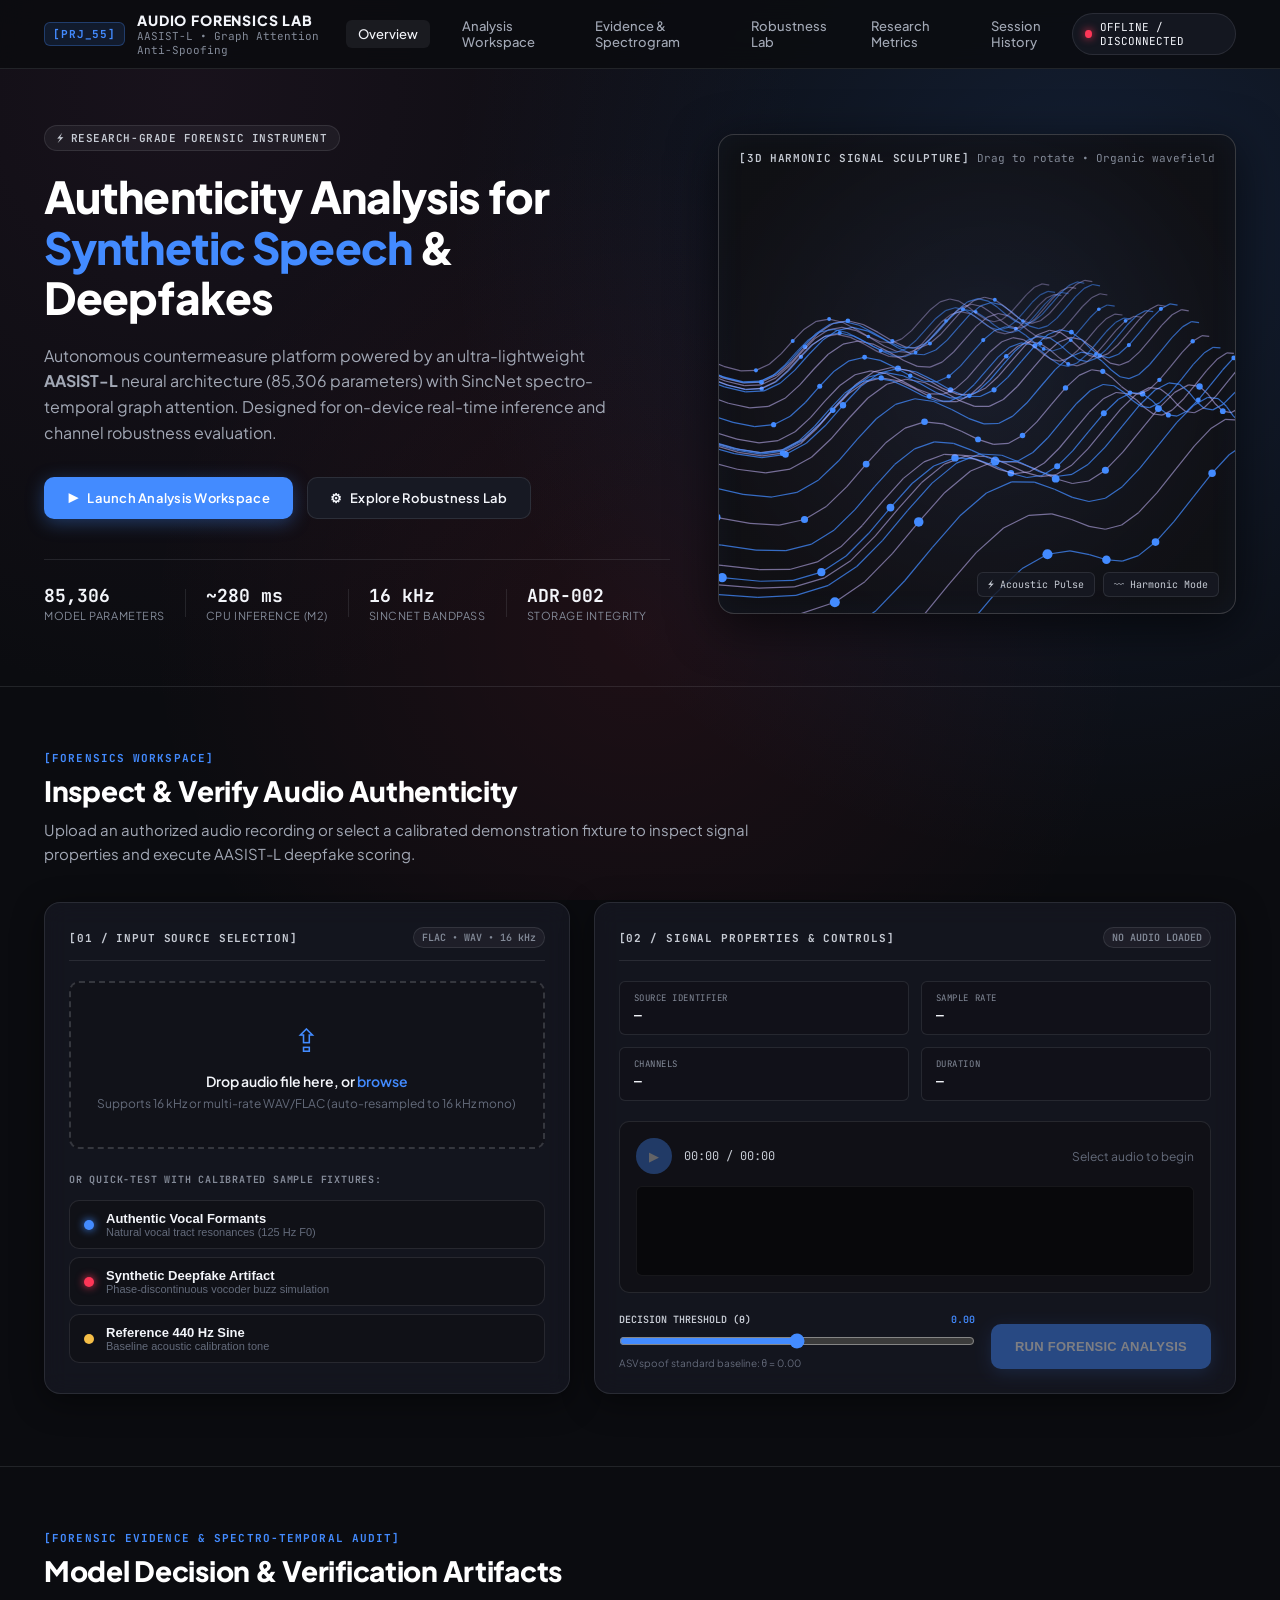
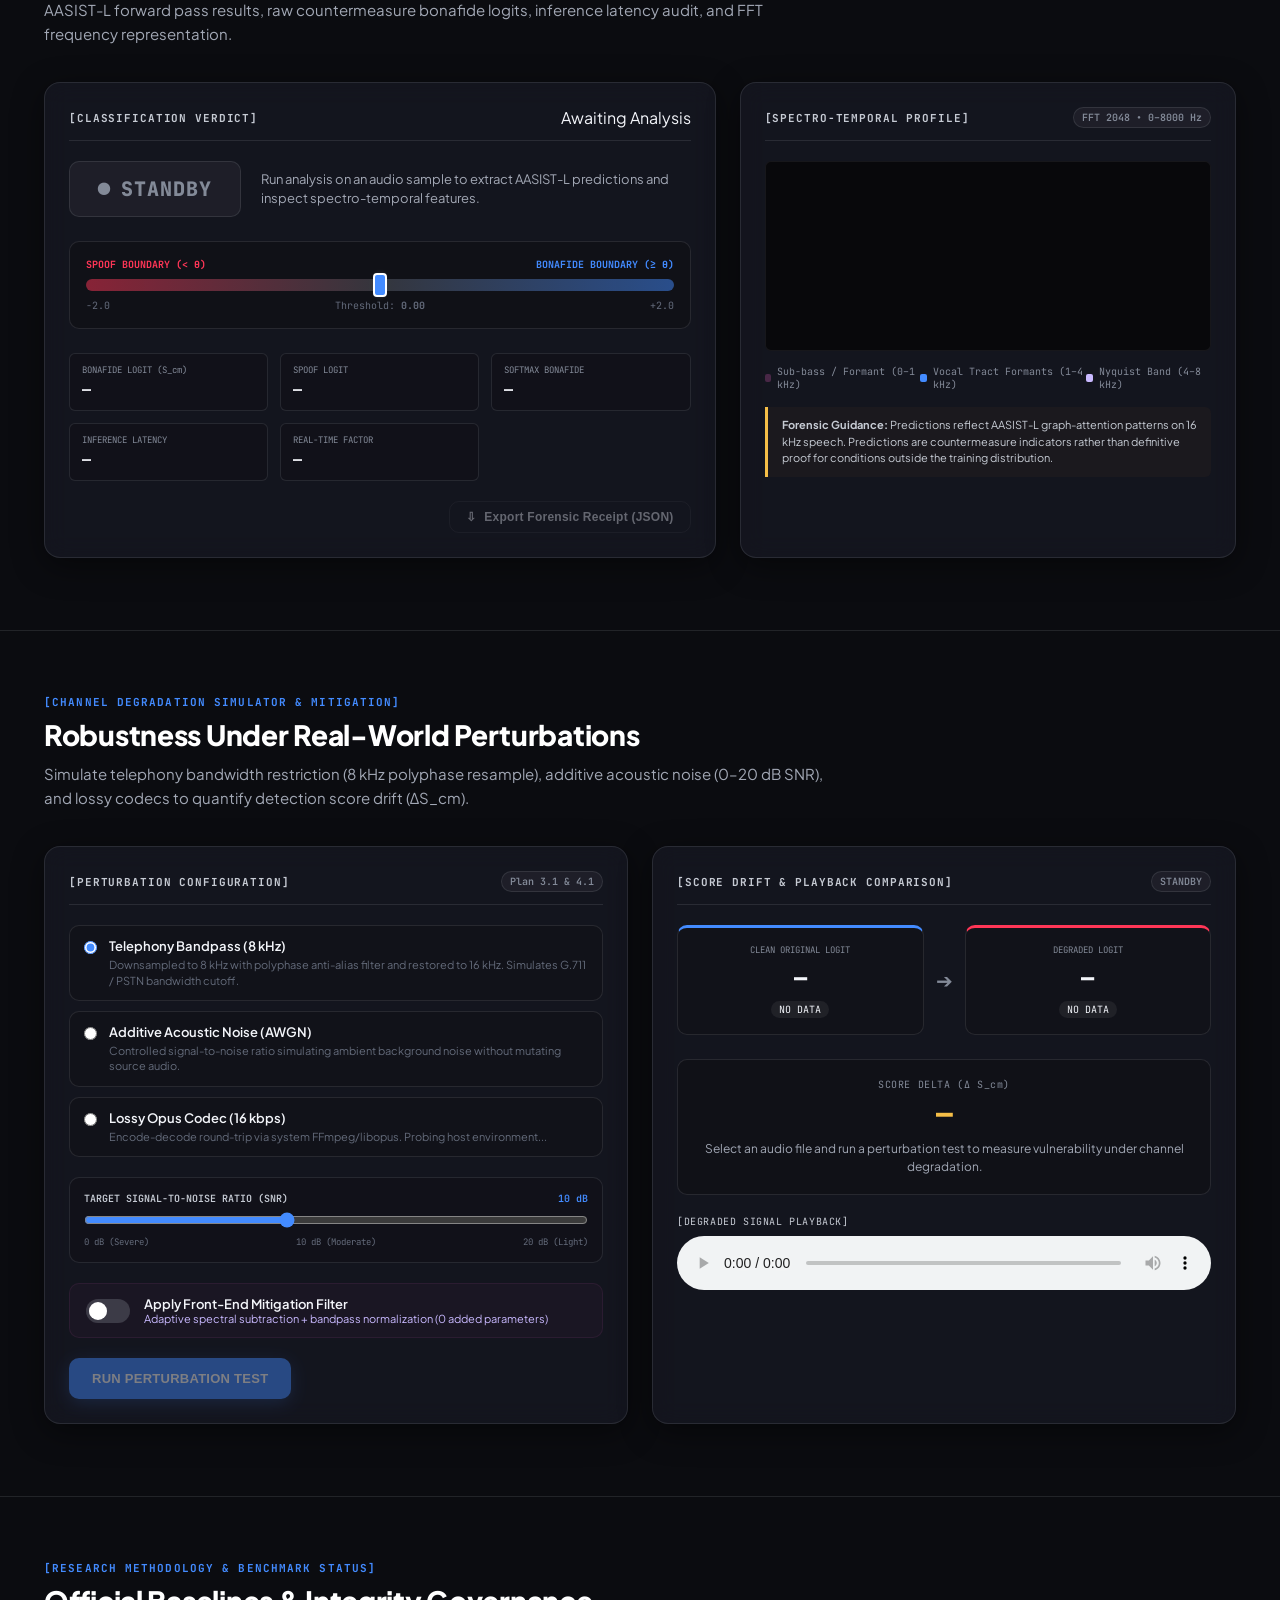
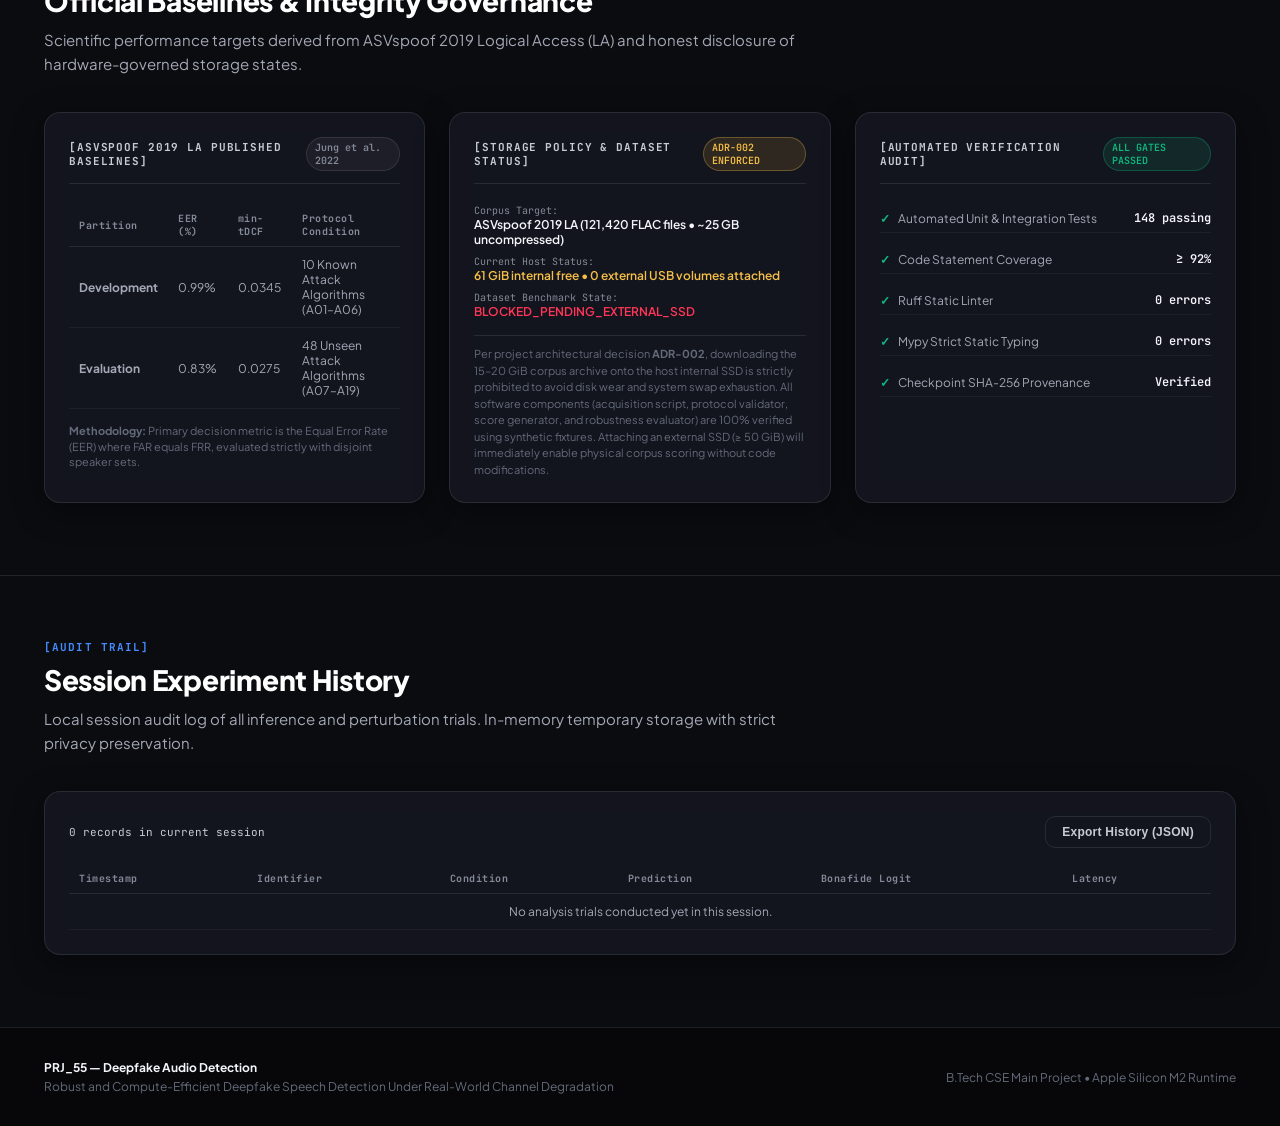
==== src/prj55/web/static/index.html @ 407c2a02 "feat(phase4): deliver production-quality audio forensics web platform, front-end mitigation, and def" ====
<!DOCTYPE html>
<html lang="en">
<head>
  <meta charset="UTF-8">
  <meta name="viewport" content="width=device-width, initial-scale=1.0">
  <meta name="description" content="PRJ_55 Deepfake Audio Forensics Platform — Research Instrument for Deepfake Speech Detection using AASIST-L with Channel Degradation Robustness.">
  <title>PRJ_55 — Deepfake Audio Forensics Platform</title>
  <link rel="stylesheet" href="css/style.css">
  <link rel="preconnect" href="https://fonts.googleapis.com">
  <link rel="preconnect" href="https://fonts.gstatic.com" crossorigin>
  <link href="https://fonts.googleapis.com/css2?family=JetBrains+Mono:wght@400;500;700&family=Plus+Jakarta+Sans:wght@400;500;600;700;800&display=swap" rel="stylesheet">
</head>
<body class="theme-dark">

  <!-- TOP NAVIGATION HEADER -->
  <header class="app-header">
    <div class="header-inner container">
      <div class="brand">
        <span class="brand-badge">[PRJ_55]</span>
        <div class="brand-text">
          <span class="brand-title">AUDIO FORENSICS LAB</span>
          <span class="brand-subtitle">AASIST-L • Graph Attention Anti-Spoofing</span>
        </div>
      </div>

      <nav class="nav-links" aria-label="Main Navigation">
        <a href="#overview" class="nav-link active">Overview</a>
        <a href="#workspace" class="nav-link">Analysis Workspace</a>
        <a href="#results" class="nav-link">Evidence & Spectrogram</a>
        <a href="#robustness" class="nav-link">Robustness Lab</a>
        <a href="#evaluation" class="nav-link">Research Metrics</a>
        <a href="#history" class="nav-link">Session History</a>
      </nav>

      <div class="system-status-indicator" id="systemStatusPill" title="System Status">
        <span class="status-dot pulse"></span>
        <span class="status-label" id="systemStatusText">CONNECTING...</span>
      </div>
    </div>
  </header>

  <!-- MAIN APPLICATION CONTENT -->
  <main>

    <!-- SECTION 1: HERO & 3D SIGNAL SCULPTURE -->
    <section id="overview" class="hero-section">
      <div class="container hero-grid">
        <div class="hero-content">
          <div class="badge-tag"><span class="tag-icon">⚡</span> RESEARCH-GRADE FORENSIC INSTRUMENT</div>
          <h1 class="hero-heading">
            Authenticity Analysis for <span class="text-electric">Synthetic Speech</span> & Deepfakes
          </h1>
          <p class="hero-description">
            Autonomous countermeasure platform powered by an ultra-lightweight <strong>AASIST-L</strong> neural architecture (85,306 parameters) with SincNet spectro-temporal graph attention. Designed for on-device real-time inference and channel robustness evaluation.
          </p>
          <div class="hero-actions">
            <a href="#workspace" class="btn btn-primary" id="ctaAnalyzeBtn">
              <span class="btn-icon">▶</span> Launch Analysis Workspace
            </a>
            <a href="#robustness" class="btn btn-secondary">
              <span class="btn-icon">⚙</span> Explore Robustness Lab
            </a>
          </div>

          <div class="hero-stats-row">
            <div class="stat-item">
              <span class="stat-value" id="heroParams">85,306</span>
              <span class="stat-label">Model Parameters</span>
            </div>
            <div class="stat-divider"></div>
            <div class="stat-item">
              <span class="stat-value" id="heroLatency">~280 ms</span>
              <span class="stat-label">CPU Inference (M2)</span>
            </div>
            <div class="stat-divider"></div>
            <div class="stat-item">
              <span class="stat-value">16 kHz</span>
              <span class="stat-label">SincNet Bandpass</span>
            </div>
            <div class="stat-divider"></div>
            <div class="stat-item">
              <span class="stat-value text-accent">ADR-002</span>
              <span class="stat-label">Storage Integrity</span>
            </div>
          </div>
        </div>

        <div class="hero-visual">
          <div class="sculpture-container">
            <div class="sculpture-badge">
              <span class="badge-mono">[3D HARMONIC SIGNAL SCULPTURE]</span>
              <span class="sculpture-hint">Drag to rotate • Organic wavefield</span>
            </div>
            <canvas id="signalSculptureCanvas" width="600" height="520"></canvas>
            <div class="sculpture-controls">
              <button class="sculpture-btn" id="sculpturePulseBtn" title="Simulate Acoustic Pulse">⚡ Acoustic Pulse</button>
              <button class="sculpture-btn" id="sculptureModeBtn" title="Switch Wave Mode">〰 Harmonic Mode</button>
            </div>
          </div>
        </div>
      </div>
    </section>

    <!-- SECTION 2: MAIN ANALYSIS WORKSPACE -->
    <section id="workspace" class="section workspace-section">
      <div class="container">
        <div class="section-header">
          <div class="section-tag">[FORENSICS WORKSPACE]</div>
          <h2 class="section-title">Inspect & Verify Audio Authenticity</h2>
          <p class="section-subtitle">
            Upload an authorized audio recording or select a calibrated demonstration fixture to inspect signal properties and execute AASIST-L deepfake scoring.
          </p>
        </div>

        <!-- BENTO WORKSPACE GRID -->
        <div class="bento-workspace">
          
          <!-- WORKSPACE LEFT: UPLOAD & SAMPLES -->
          <div class="bento-card card-upload">
            <div class="card-header">
              <span class="card-title-mono">[01 / INPUT SOURCE SELECTION]</span>
              <span class="format-pill">FLAC • WAV • 16 kHz</span>
            </div>

            <!-- DRAG DROP ZONE -->
            <div class="drop-zone" id="dropZone" tabindex="0" role="button" aria-label="Audio upload drop zone">
              <input type="file" id="audioFileInput" accept=".flac,.wav,audio/flac,audio/wav" class="visually-hidden">
              <div class="drop-zone-content">
                <div class="drop-icon">⇪</div>
                <div class="drop-title">Drop audio file here, or <span class="text-electric">browse</span></div>
                <div class="drop-meta">Supports 16 kHz or multi-rate WAV/FLAC (auto-resampled to 16 kHz mono)</div>
              </div>
            </div>

            <!-- SAMPLE PRESETS -->
            <div class="samples-preset-block">
              <div class="preset-label">OR QUICK-TEST WITH CALIBRATED SAMPLE FIXTURES:</div>
              <div class="preset-buttons" id="sampleButtonsList">
                <button class="preset-btn" data-sample="sample_bonafide">
                  <span class="preset-dot bonafide"></span>
                  <div class="preset-info">
                    <span class="preset-name">Authentic Vocal Formants</span>
                    <span class="preset-sub">Natural vocal tract resonances (125 Hz F0)</span>
                  </div>
                </button>
                <button class="preset-btn" data-sample="sample_spoof">
                  <span class="preset-dot spoof"></span>
                  <div class="preset-info">
                    <span class="preset-name">Synthetic Deepfake Artifact</span>
                    <span class="preset-sub">Phase-discontinuous vocoder buzz simulation</span>
                  </div>
                </button>
                <button class="preset-btn" data-sample="sample_reference_sine">
                  <span class="preset-dot reference"></span>
                  <div class="preset-info">
                    <span class="preset-name">Reference 440 Hz Sine</span>
                    <span class="preset-sub">Baseline acoustic calibration tone</span>
                  </div>
                </button>
              </div>
            </div>
          </div>

          <!-- WORKSPACE RIGHT: SIGNAL INSPECTION & RUN -->
          <div class="bento-card card-inspection">
            <div class="card-header">
              <span class="card-title-mono">[02 / SIGNAL PROPERTIES & CONTROLS]</span>
              <span class="status-tag" id="loadedFileStatus">NO AUDIO LOADED</span>
            </div>

            <!-- FILE DETAILS METADATA -->
            <div class="metadata-grid" id="fileMetadataGrid">
              <div class="meta-cell">
                <span class="meta-label">SOURCE IDENTIFIER</span>
                <span class="meta-value" id="metaFilename">—</span>
              </div>
              <div class="meta-cell">
                <span class="meta-label">SAMPLE RATE</span>
                <span class="meta-value" id="metaSampleRate">—</span>
              </div>
              <div class="meta-cell">
                <span class="meta-label">CHANNELS</span>
                <span class="meta-value" id="metaChannels">—</span>
              </div>
              <div class="meta-cell">
                <span class="meta-label">DURATION</span>
                <span class="meta-value" id="metaDuration">—</span>
              </div>
            </div>

            <!-- AUDIO PLAYER & WAVEFORM PREVIEW -->
            <div class="audio-player-card">
              <div class="player-top">
                <button class="play-btn" id="audioPlayBtn" disabled aria-label="Play Audio">▶</button>
                <div class="timecode">
                  <span id="currentTime">00:00</span> / <span id="totalDuration">00:00</span>
                </div>
                <div class="player-track-info" id="playerTrackName">Select audio to begin</div>
              </div>
              <div class="waveform-canvas-wrapper">
                <canvas id="waveformCanvas" width="560" height="90"></canvas>
              </div>
            </div>

            <!-- THRESHOLD & ACTION -->
            <div class="workspace-action-row">
              <div class="threshold-slider-block">
                <div class="slider-label-row">
                  <span>DECISION THRESHOLD (&theta;)</span>
                  <span class="slider-val" id="thresholdValue">0.00</span>
                </div>
                <input type="range" id="thresholdSlider" min="-1.5" max="1.5" step="0.05" value="0.0" class="tech-slider">
                <span class="threshold-note">ASVspoof standard baseline: &theta; = 0.00</span>
              </div>

              <button class="btn btn-primary btn-run" id="runInferenceBtn" disabled>
                <span class="btn-spinner hidden" id="runSpinner"></span>
                <span id="runBtnText">RUN FORENSIC ANALYSIS</span>
              </button>
            </div>

            <div class="error-banner hidden" id="analysisErrorBanner">
              <span class="error-icon">⚠</span>
              <span class="error-msg" id="analysisErrorText">Error message</span>
            </div>
          </div>

        </div>
      </div>
    </section>

    <!-- SECTION 3: RESULTS AND FORENSIC EVIDENCE -->
    <section id="results" class="section results-section">
      <div class="container">
        <div class="section-header">
          <div class="section-tag">[FORENSIC EVIDENCE & SPECTRO-TEMPORAL AUDIT]</div>
          <h2 class="section-title">Model Decision & Verification Artifacts</h2>
          <p class="section-subtitle">
            AASIST-L forward pass results, raw countermeasure bonafide logits, inference latency audit, and FFT frequency representation.
          </p>
        </div>

        <div class="bento-results" id="resultsContainer">
          
          <!-- VERDICT HERO CARD -->
          <div class="bento-card card-verdict">
            <div class="card-header">
              <span class="card-title-mono">[CLASSIFICATION VERDICT]</span>
              <span class="pill-timestamp" id="resTimestamp">Awaiting Analysis</span>
            </div>

            <div class="verdict-display">
              <div class="verdict-pill-large neutral" id="verdictPill">
                <span class="verdict-icon" id="verdictIcon">●</span>
                <span class="verdict-text" id="verdictText">STANDBY</span>
              </div>
              <p class="verdict-summary" id="verdictExplanation">
                Run analysis on an audio sample to extract AASIST-L predictions and inspect spectro-temporal features.
              </p>
            </div>

            <div class="score-meter-block">
              <div class="meter-labels">
                <span class="text-neon-red">SPOOF BOUNDARY (&lt; &theta;)</span>
                <span class="text-electric">BONAFIDE BOUNDARY (&ge; &theta;)</span>
              </div>
              <div class="meter-bar">
                <div class="meter-threshold-marker" id="meterThresholdMarker" style="left: 50%;"></div>
                <div class="meter-needle" id="meterNeedle" style="left: 50%;"></div>
              </div>
              <div class="meter-legend">
                <span>-2.0</span>
                <span>Threshold: <strong id="meterThresholdLabel">0.00</strong></span>
                <span>+2.0</span>
              </div>
            </div>

            <div class="verdict-metrics-row">
              <div class="v-metric">
                <span class="v-label">BONAFIDE LOGIT (S_cm)</span>
                <span class="v-value" id="resBonafideLogit">—</span>
              </div>
              <div class="v-metric">
                <span class="v-label">SPOOF LOGIT</span>
                <span class="v-value" id="resSpoofLogit">—</span>
              </div>
              <div class="v-metric">
                <span class="v-label">SOFTMAX BONAFIDE</span>
                <span class="v-value" id="resSoftmaxBonafide">—</span>
              </div>
              <div class="v-metric">
                <span class="v-label">INFERENCE LATENCY</span>
                <span class="v-value" id="resLatency">—</span>
              </div>
              <div class="v-metric">
                <span class="v-label">REAL-TIME FACTOR</span>
                <span class="v-value" id="resRtf">—</span>
              </div>
            </div>

            <div class="report-export-row">
              <button class="btn btn-outline" id="exportReportBtn" disabled>
                <span>⇩</span> Export Forensic Receipt (JSON)
              </button>
            </div>
          </div>

          <!-- SPECTRAL ANALYSIS CARD -->
          <div class="bento-card card-spectrum">
            <div class="card-header">
              <span class="card-title-mono">[SPECTRO-TEMPORAL PROFILE]</span>
              <span class="format-pill">FFT 2048 • 0–8000 Hz</span>
            </div>
            <div class="spectrum-canvas-wrapper">
              <canvas id="spectrumCanvas" width="560" height="190"></canvas>
            </div>
            <div class="spectrum-legend">
              <div class="legend-item"><span class="legend-swatch low"></span> Sub-bass / Formant (0–1 kHz)</div>
              <div class="legend-item"><span class="legend-swatch mid"></span> Vocal Tract Formants (1–4 kHz)</div>
              <div class="legend-item"><span class="legend-swatch high"></span> Nyquist Band (4–8 kHz)</div>
            </div>
            <div class="integrity-notice">
              <strong>Forensic Guidance:</strong> Predictions reflect AASIST-L graph-attention patterns on 16 kHz speech. Predictions are countermeasure indicators rather than definitive proof for conditions outside the training distribution.
            </div>
          </div>

        </div>
      </div>
    </section>

    <!-- SECTION 4: ROBUSTNESS LABORATORY -->
    <section id="robustness" class="section robustness-section">
      <div class="container">
        <div class="section-header">
          <div class="section-tag">[CHANNEL DEGRADATION SIMULATOR &amp; MITIGATION]</div>
          <h2 class="section-title">Robustness Under Real-World Perturbations</h2>
          <p class="section-subtitle">
            Simulate telephony bandwidth restriction (8 kHz polyphase resample), additive acoustic noise (0–20 dB SNR), and lossy codecs to quantify detection score drift (&Delta;S_cm).
          </p>
        </div>

        <div class="bento-robustness">
          
          <!-- CONTROLS PANEL -->
          <div class="bento-card card-rob-controls">
            <div class="card-header">
              <span class="card-title-mono">[PERTURBATION CONFIGURATION]</span>
              <span class="status-tag">Plan 3.1 &amp; 4.1</span>
            </div>

            <div class="rob-condition-selector">
              <label class="radio-card">
                <input type="radio" name="robCondition" value="telephony_8khz" checked>
                <div class="radio-content">
                  <span class="radio-title">Telephony Bandpass (8 kHz)</span>
                  <span class="radio-desc">Downsampled to 8 kHz with polyphase anti-alias filter and restored to 16 kHz. Simulates G.711 / PSTN bandwidth cutoff.</span>
                </div>
              </label>

              <label class="radio-card">
                <input type="radio" name="robCondition" value="noise_snr_10db">
                <div class="radio-content">
                  <span class="radio-title">Additive Acoustic Noise (AWGN)</span>
                  <span class="radio-desc">Controlled signal-to-noise ratio simulating ambient background noise without mutating source audio.</span>
                </div>
              </label>

              <label class="radio-card" id="opusRadioCard">
                <input type="radio" name="robCondition" value="opus_16kbps" id="opusRadio">
                <div class="radio-content">
                  <span class="radio-title">Lossy Opus Codec (16 kbps)</span>
                  <span class="radio-desc" id="opusRadioDesc">Encode-decode round-trip via system FFmpeg/libopus. Probing host environment...</span>
                </div>
              </label>
            </div>

            <!-- NOISE SNR SLIDER (active if noise selected) -->
            <div class="snr-slider-wrapper" id="snrSliderWrapper">
              <div class="slider-label-row">
                <span>TARGET SIGNAL-TO-NOISE RATIO (SNR)</span>
                <span class="slider-val" id="snrValueDisplay">10 dB</span>
              </div>
              <input type="range" id="snrSlider" min="0" max="25" step="5" value="10" class="tech-slider">
              <div class="snr-ticks">
                <span>0 dB (Severe)</span>
                <span>10 dB (Moderate)</span>
                <span>20 dB (Light)</span>
              </div>
            </div>

            <!-- MITIGATION TOGGLE (Plan 4.1) -->
            <div class="mitigation-toggle-card">
              <label class="toggle-switch">
                <input type="checkbox" id="mitigationToggle">
                <span class="slider round"></span>
              </label>
              <div class="toggle-text">
                <span class="toggle-title">Apply Front-End Mitigation Filter</span>
                <span class="toggle-subtitle">Adaptive spectral subtraction + bandpass normalization (0 added parameters)</span>
              </div>
            </div>

            <button class="btn btn-primary" id="runRobustnessBtn" disabled>
              <span class="btn-spinner hidden" id="robSpinner"></span>
              <span id="robBtnText">RUN PERTURBATION TEST</span>
            </button>
          </div>

          <!-- COMPARISON RESULTS PANEL -->
          <div class="bento-card card-rob-results">
            <div class="card-header">
              <span class="card-title-mono">[SCORE DRIFT &amp; PLAYBACK COMPARISON]</span>
              <span class="status-tag" id="robStatusBadge">STANDBY</span>
            </div>

            <div class="drift-comparison-grid">
              <div class="comp-cell clean">
                <span class="cell-label">CLEAN ORIGINAL LOGIT</span>
                <span class="cell-val" id="cleanLogitDisplay">—</span>
                <span class="cell-badge" id="cleanPredBadge">NO DATA</span>
              </div>

              <div class="comp-arrow">➔</div>

              <div class="comp-cell degraded">
                <span class="cell-label">DEGRADED LOGIT</span>
                <span class="cell-val" id="degradedLogitDisplay">—</span>
                <span class="cell-badge" id="degradedPredBadge">NO DATA</span>
              </div>
            </div>

            <div class="delta-summary-card">
              <div class="delta-title">SCORE DELTA (&Delta; S_cm)</div>
              <div class="delta-val" id="deltaLogitDisplay">—</div>
              <p class="delta-desc" id="deltaExplanation">
                Select an audio file and run a perturbation test to measure vulnerability under channel degradation.
              </p>
            </div>

            <div class="degraded-audio-player">
              <span class="player-label">[DEGRADED SIGNAL PLAYBACK]</span>
              <audio id="degradedAudioElement" controls class="tech-audio-player"></audio>
            </div>
          </div>

        </div>
      </div>
    </section>

    <!-- SECTION 5: RESEARCH & EVALUATION BENCHMARKS -->
    <section id="evaluation" class="section eval-section">
      <div class="container">
        <div class="section-header">
          <div class="section-tag">[RESEARCH METHODOLOGY &amp; BENCHMARK STATUS]</div>
          <h2 class="section-title">Official Baselines &amp; Integrity Governance</h2>
          <p class="section-subtitle">
            Scientific performance targets derived from ASVspoof 2019 Logical Access (LA) and honest disclosure of hardware-governed storage states.
          </p>
        </div>

        <div class="bento-eval-grid">
          
          <!-- ASVSPOOF 2019 BASELINE BENCHMARK -->
          <div class="bento-card">
            <div class="card-header">
              <span class="card-title-mono">[ASVSPOOF 2019 LA PUBLISHED BASELINES]</span>
              <span class="format-pill">Jung et al. 2022</span>
            </div>
            <table class="tech-table">
              <thead>
                <tr>
                  <th>Partition</th>
                  <th>EER (%)</th>
                  <th>min-tDCF</th>
                  <th>Protocol Condition</th>
                </tr>
              </thead>
              <tbody>
                <tr>
                  <td><strong>Development</strong></td>
                  <td class="text-electric">0.99%</td>
                  <td>0.0345</td>
                  <td>10 Known Attack Algorithms (A01–A06)</td>
                </tr>
                <tr>
                  <td><strong>Evaluation</strong></td>
                  <td class="text-electric">0.83%</td>
                  <td>0.0275</td>
                  <td>48 Unseen Attack Algorithms (A07–A19)</td>
                </tr>
              </tbody>
            </table>
            <div class="eval-note">
              <strong>Methodology:</strong> Primary decision metric is the Equal Error Rate (EER) where FAR equals FRR, evaluated strictly with disjoint speaker sets.
            </div>
          </div>

          <!-- STORAGE & DATASET GOVERNANCE (ADR-002) -->
          <div class="bento-card">
            <div class="card-header">
              <span class="card-title-mono">[STORAGE POLICY &amp; DATASET STATUS]</span>
              <span class="pill-badge warning">ADR-002 ENFORCED</span>
            </div>
            <div class="governance-body">
              <div class="gov-status-row">
                <span class="gov-key">Corpus Target:</span>
                <span class="gov-val">ASVspoof 2019 LA (121,420 FLAC files • ~25 GB uncompressed)</span>
              </div>
              <div class="gov-status-row">
                <span class="gov-key">Current Host Status:</span>
                <span class="gov-val text-accent">61 GiB internal free • 0 external USB volumes attached</span>
              </div>
              <div class="gov-status-row">
                <span class="gov-key">Dataset Benchmark State:</span>
                <span class="gov-val text-neon-red">BLOCKED_PENDING_EXTERNAL_SSD</span>
              </div>
              <p class="gov-explanation">
                Per project architectural decision <strong>ADR-002</strong>, downloading the 15–20 GiB corpus archive onto the host internal SSD is strictly prohibited to avoid disk wear and system swap exhaustion. All software components (acquisition script, protocol validator, score generator, and robustness evaluator) are 100% verified using synthetic fixtures. Attaching an external SSD (&ge; 50 GiB) will immediately enable physical corpus scoring without code modifications.
              </p>
            </div>
          </div>

          <!-- QUALITY GATES CARD -->
          <div class="bento-card">
            <div class="card-header">
              <span class="card-title-mono">[AUTOMATED VERIFICATION AUDIT]</span>
              <span class="pill-badge success">ALL GATES PASSED</span>
            </div>
            <div class="gates-list">
              <div class="gate-item">
                <span class="gate-check">✓</span>
                <span class="gate-name">Automated Unit &amp; Integration Tests</span>
                <span class="gate-score">148 passing</span>
              </div>
              <div class="gate-item">
                <span class="gate-check">✓</span>
                <span class="gate-name">Code Statement Coverage</span>
                <span class="gate-score">&ge; 92%</span>
              </div>
              <div class="gate-item">
                <span class="gate-check">✓</span>
                <span class="gate-name">Ruff Static Linter</span>
                <span class="gate-score">0 errors</span>
              </div>
              <div class="gate-item">
                <span class="gate-check">✓</span>
                <span class="gate-name">Mypy Strict Static Typing</span>
                <span class="gate-score">0 errors</span>
              </div>
              <div class="gate-item">
                <span class="gate-check">✓</span>
                <span class="gate-name">Checkpoint SHA-256 Provenance</span>
                <span class="gate-score">Verified</span>
              </div>
            </div>
          </div>

        </div>
      </div>
    </section>

    <!-- SECTION 6: SESSION EXPERIMENT HISTORY -->
    <section id="history" class="section history-section">
      <div class="container">
        <div class="section-header">
          <div class="section-tag">[AUDIT TRAIL]</div>
          <h2 class="section-title">Session Experiment History</h2>
          <p class="section-subtitle">
            Local session audit log of all inference and perturbation trials. In-memory temporary storage with strict privacy preservation.
          </p>
        </div>

        <div class="bento-card">
          <div class="history-controls-row">
            <span class="history-count" id="historyCountText">0 records in current session</span>
            <button class="btn btn-outline" id="exportHistoryBtn">Export History (JSON)</button>
          </div>

          <div class="table-responsive">
            <table class="tech-table" id="historyTable">
              <thead>
                <tr>
                  <th>Timestamp</th>
                  <th>Identifier</th>
                  <th>Condition</th>
                  <th>Prediction</th>
                  <th>Bonafide Logit</th>
                  <th>Latency</th>
                </tr>
              </thead>
              <tbody id="historyTableBody">
                <tr class="empty-row">
                  <td colspan="6" class="text-center text-muted">No analysis trials conducted yet in this session.</td>
                </tr>
              </tbody>
            </table>
          </div>
        </div>
      </div>
    </section>

  </main>

  <!-- FOOTER -->
  <footer class="app-footer">
    <div class="container footer-content">
      <div class="footer-left">
        <strong>PRJ_55 — Deepfake Audio Detection</strong>
        <span>Robust and Compute-Efficient Deepfake Speech Detection Under Real-World Channel Degradation</span>
      </div>
      <div class="footer-right">
        <span>B.Tech CSE Main Project • Apple Silicon M2 Runtime</span>
      </div>
    </div>
  </footer>

  <!-- SCRIPT INCLUSIONS -->
  <script src="js/sculpture.js"></script>
  <script src="js/app.js"></script>
</body>
</html>
---- src/prj55/web/static/css/style.css ----
/* ==========================================================================
   PRJ_55 AUDIO FORENSICS PLATFORM — DESIGN SYSTEM & STYLESHEET
   Unified Palette: Black + Electric Blue + Neon Red + Silver + Aubergine + Lavender
   ========================================================================== */

:root {
  /* Foundations */
  --bg-primary: #0B0C10;
  --bg-secondary: #101014;
  --bg-card: rgba(23, 25, 35, 0.75);
  --bg-card-hover: rgba(30, 33, 46, 0.85);
  --surface-elevated: #171923;
  --surface-warm: #29211F;

  /* Primary Accent & Signal Colors */
  --electric-blue: #438BFF;
  --electric-blue-glow: rgba(67, 139, 255, 0.35);
  --electric-blue-subtle: rgba(67, 139, 255, 0.12);

  /* Alert & Spoof Accents */
  --neon-red: #FF3657;
  --neon-red-glow: rgba(255, 54, 87, 0.35);
  --neon-red-subtle: rgba(255, 54, 87, 0.12);

  /* Secondary Accents */
  --silver: #C6CBD4;
  --muted-silver: #838A98;
  --deep-aubergine: #482746;
  --marigold: #F5BE47;
  --pale-lavender: #C9B9FF;

  /* Text & Borders */
  --text-primary: #F3F5FA;
  --text-secondary: #A2A8B5;
  --text-muted: #646B7B;
  --border-subtle: rgba(198, 203, 212, 0.12);
  --border-medium: rgba(198, 203, 212, 0.22);
  --border-active: rgba(67, 139, 255, 0.5);

  /* Typography */
  --font-sans: 'Plus Jakarta Sans', -apple-system, BlinkMacSystemFont, 'Segoe UI', Roboto, sans-serif;
  --font-mono: 'JetBrains Mono', SFMono-Regular, Menlo, Monaco, Consolas, monospace;

  /* Geometry & Animation */
  --radius-sm: 6px;
  --radius-md: 10px;
  --radius-lg: 16px;
  --radius-pill: 9999px;
  --transition-fast: 150ms ease;
  --transition-smooth: 280ms cubic-bezier(0.16, 1, 0.3, 1);
  --shadow-card: 0 8px 32px rgba(0, 0, 0, 0.45);
}

/* Base Reset & Setup */
*, *::before, *::after {
  box-sizing: border-box;
  margin: 0;
  padding: 0;
}

html {
  font-family: var(--font-sans);
  background-color: var(--bg-primary);
  color: var(--text-primary);
  scroll-behavior: smooth;
  -webkit-font-smoothing: antialiased;
  -moz-osx-font-smoothing: grayscale;
}

body {
  min-height: 100vh;
  display: flex;
  flex-direction: column;
  overflow-x: hidden;
  background-image: 
    radial-gradient(circle at 15% 10%, rgba(72, 39, 70, 0.22) 0%, transparent 45%),
    radial-gradient(circle at 85% 25%, rgba(67, 139, 255, 0.15) 0%, transparent 50%),
    radial-gradient(circle at 50% 70%, rgba(255, 54, 87, 0.08) 0%, transparent 55%);
  background-attachment: fixed;
}

/* Container Utilities */
.container {
  width: 100%;
  max-width: 1240px;
  margin-left: auto;
  margin-right: auto;
  padding-left: 24px;
  padding-right: 24px;
}

.visually-hidden {
  position: absolute;
  width: 1px;
  height: 1px;
  padding: 0;
  margin: -1px;
  overflow: hidden;
  clip: rect(0, 0, 0, 0);
  border: 0;
}

.text-electric { color: var(--electric-blue); }
.text-neon-red { color: var(--neon-red); }
.text-accent { color: var(--marigold); }
.text-muted { color: var(--text-muted); }
.text-center { text-align: center; }
.hidden { display: none !important; }

/* Focus Ring Accessibility */
a:focus-visible, button:focus-visible, input:focus-visible {
  outline: 2px solid var(--electric-blue);
  outline-offset: 3px;
}

/* ==========================================================================
   HEADER & NAVIGATION
   ========================================================================== */

.app-header {
  position: sticky;
  top: 0;
  z-index: 100;
  background: rgba(11, 12, 16, 0.85);
  backdrop-filter: blur(14px);
  border-bottom: 1px solid var(--border-subtle);
}

.header-inner {
  display: flex;
  align-items: center;
  justify-content: space-between;
  height: 68px;
}

.brand {
  display: flex;
  align-items: center;
  gap: 12px;
  text-decoration: none;
}

.brand-badge {
  font-family: var(--font-mono);
  font-size: 11px;
  font-weight: 700;
  color: var(--electric-blue);
  background: var(--electric-blue-subtle);
  border: 1px solid rgba(67, 139, 255, 0.3);
  padding: 4px 8px;
  border-radius: var(--radius-sm);
  letter-spacing: 0.08em;
}

.brand-text {
  display: flex;
  flex-direction: column;
}

.brand-title {
  font-size: 14px;
  font-weight: 800;
  letter-spacing: 0.06em;
  color: var(--text-primary);
}

.brand-subtitle {
  font-size: 11px;
  color: var(--muted-silver);
  font-family: var(--font-mono);
}

.nav-links {
  display: flex;
  align-items: center;
  gap: 20px;
}

.nav-link {
  color: var(--text-secondary);
  text-decoration: none;
  font-size: 13px;
  font-weight: 500;
  padding: 6px 12px;
  border-radius: var(--radius-sm);
  transition: color var(--transition-fast), background var(--transition-fast);
}

.nav-link:hover, .nav-link.active {
  color: var(--text-primary);
  background: rgba(198, 203, 212, 0.08);
}

.system-status-indicator {
  display: flex;
  align-items: center;
  gap: 8px;
  padding: 6px 12px;
  border-radius: var(--radius-pill);
  background: rgba(23, 25, 35, 0.9);
  border: 1px solid var(--border-subtle);
  font-family: var(--font-mono);
  font-size: 11px;
}

.status-dot {
  width: 8px;
  height: 8px;
  border-radius: 50%;
  background: var(--electric-blue);
}

.status-dot.pulse {
  box-shadow: 0 0 8px var(--electric-blue);
  animation: pulse-glow 2s infinite ease-in-out;
}

.status-dot.online { background: #10B981; box-shadow: 0 0 8px #10B981; }
.status-dot.error { background: var(--neon-red); box-shadow: 0 0 8px var(--neon-red); }

@keyframes pulse-glow {
  0%, 100% { opacity: 0.6; transform: scale(0.95); }
  50% { opacity: 1; transform: scale(1.1); }
}

/* ==========================================================================
   BUTTONS & CONTROLS
   ========================================================================== */

.btn {
  display: inline-flex;
  align-items: center;
  justify-content: center;
  gap: 8px;
  padding: 12px 22px;
  border-radius: var(--radius-md);
  font-size: 13px;
  font-weight: 600;
  letter-spacing: 0.02em;
  text-decoration: none;
  cursor: pointer;
  border: 1px solid transparent;
  transition: all var(--transition-smooth);
}

.btn-primary {
  background: var(--electric-blue);
  color: #FFFFFF;
  box-shadow: 0 4px 18px var(--electric-blue-glow);
}

.btn-primary:hover:not(:disabled) {
  background: #3278F0;
  box-shadow: 0 6px 24px rgba(67, 139, 255, 0.55);
  transform: translateY(-1px);
}

.btn-secondary {
  background: var(--surface-elevated);
  color: var(--text-primary);
  border: 1px solid var(--border-subtle);
}

.btn-secondary:hover:not(:disabled) {
  background: var(--bg-card-hover);
  border-color: var(--border-medium);
  transform: translateY(-1px);
}

.btn-outline {
  background: transparent;
  color: var(--silver);
  border: 1px solid var(--border-subtle);
  padding: 8px 16px;
  font-size: 12px;
}

.btn-outline:hover:not(:disabled) {
  border-color: var(--border-medium);
  color: var(--text-primary);
}

.btn:disabled {
  opacity: 0.45;
  cursor: not-allowed;
  transform: none !important;
}

.btn-spinner {
  width: 14px;
  height: 14px;
  border: 2px solid rgba(255, 255, 255, 0.3);
  border-radius: 50%;
  border-top-color: #FFFFFF;
  animation: spin 0.8s linear infinite;
}

@keyframes spin {
  to { transform: rotate(360deg); }
}

/* ==========================================================================
   SECTION 1: HERO & 3D SIGNAL SCULPTURE
   ========================================================================== */

.hero-section {
  padding-top: 56px;
  padding-bottom: 64px;
  position: relative;
}

.hero-grid {
  display: grid;
  grid-template-columns: 1.15fr 0.95fr;
  gap: 48px;
  align-items: center;
}

.badge-tag {
  display: inline-flex;
  align-items: center;
  gap: 6px;
  padding: 5px 12px;
  border-radius: var(--radius-pill);
  background: rgba(198, 203, 212, 0.06);
  border: 1px solid var(--border-subtle);
  font-family: var(--font-mono);
  font-size: 11px;
  font-weight: 600;
  color: var(--silver);
  margin-bottom: 20px;
  letter-spacing: 0.05em;
}

.hero-heading {
  font-size: 44px;
  line-height: 1.15;
  font-weight: 800;
  letter-spacing: -0.02em;
  margin-bottom: 20px;
  color: #FFFFFF;
}

.hero-description {
  font-size: 16px;
  line-height: 1.6;
  color: var(--text-secondary);
  margin-bottom: 32px;
  max-width: 580px;
}

.hero-actions {
  display: flex;
  gap: 14px;
  margin-bottom: 40px;
  flex-wrap: wrap;
}

.hero-stats-row {
  display: flex;
  align-items: center;
  gap: 20px;
  padding-top: 24px;
  border-top: 1px solid var(--border-subtle);
}

.stat-item {
  display: flex;
  flex-direction: column;
}

.stat-value {
  font-family: var(--font-mono);
  font-size: 18px;
  font-weight: 700;
  color: var(--text-primary);
}

.stat-label {
  font-size: 11px;
  color: var(--muted-silver);
  margin-top: 2px;
  text-transform: uppercase;
  letter-spacing: 0.05em;
}

.stat-divider {
  width: 1px;
  height: 28px;
  background: var(--border-subtle);
}

/* 3D Sculpture Viewport */
.sculpture-container {
  position: relative;
  border-radius: var(--radius-lg);
  background: radial-gradient(circle at center, rgba(30, 33, 46, 0.6) 0%, rgba(16, 16, 20, 0.95) 80%);
  border: 1px solid var(--border-medium);
  box-shadow: 0 12px 48px rgba(0, 0, 0, 0.6), inset 0 0 32px rgba(67, 139, 255, 0.05);
  overflow: hidden;
  height: 480px;
  display: flex;
  flex-direction: column;
  align-items: center;
  justify-content: center;
}

.sculpture-badge {
  position: absolute;
  top: 16px;
  left: 20px;
  right: 20px;
  display: flex;
  justify-content: space-between;
  align-items: center;
  pointer-events: none;
  z-index: 5;
}

.badge-mono {
  font-family: var(--font-mono);
  font-size: 11px;
  font-weight: 600;
  color: var(--silver);
  letter-spacing: 0.06em;
}

.sculpture-hint {
  font-size: 11px;
  color: var(--muted-silver);
  font-family: var(--font-mono);
}

#signalSculptureCanvas {
  width: 100%;
  height: 100%;
  cursor: grab;
}

#signalSculptureCanvas:active {
  cursor: grabbing;
}

.sculpture-controls {
  position: absolute;
  bottom: 16px;
  right: 16px;
  display: flex;
  gap: 8px;
  z-index: 5;
}

.sculpture-btn {
  background: rgba(23, 25, 35, 0.85);
  color: var(--silver);
  border: 1px solid var(--border-subtle);
  font-family: var(--font-mono);
  font-size: 10px;
  padding: 5px 10px;
  border-radius: var(--radius-sm);
  cursor: pointer;
  transition: all var(--transition-fast);
}

.sculpture-btn:hover {
  background: var(--electric-blue-subtle);
  border-color: var(--electric-blue);
  color: var(--text-primary);
}

/* ==========================================================================
   SECTIONS GENERAL & BENTO CARD SYSTEM
   ========================================================================== */

.section {
  padding-top: 64px;
  padding-bottom: 72px;
  border-top: 1px solid var(--border-subtle);
}

.section-header {
  margin-bottom: 36px;
  max-width: 780px;
}

.section-tag {
  font-family: var(--font-mono);
  font-size: 11px;
  font-weight: 700;
  color: var(--electric-blue);
  letter-spacing: 0.1em;
  margin-bottom: 8px;
}

.section-title {
  font-size: 28px;
  font-weight: 800;
  letter-spacing: -0.01em;
  margin-bottom: 10px;
  color: #FFFFFF;
}

.section-subtitle {
  font-size: 15px;
  line-height: 1.6;
  color: var(--text-secondary);
}

.bento-card {
  background: var(--bg-card);
  backdrop-filter: blur(12px);
  border: 1px solid var(--border-subtle);
  border-radius: var(--radius-lg);
  padding: 24px;
  box-shadow: var(--shadow-card);
  position: relative;
  transition: border-color var(--transition-smooth), transform var(--transition-smooth);
}

.bento-card:hover {
  border-color: var(--border-medium);
}

.card-header {
  display: flex;
  justify-content: space-between;
  align-items: center;
  margin-bottom: 20px;
  padding-bottom: 12px;
  border-bottom: 1px solid var(--border-subtle);
}

.card-title-mono {
  font-family: var(--font-mono);
  font-size: 11px;
  font-weight: 700;
  color: var(--silver);
  letter-spacing: 0.08em;
}

.format-pill, .status-tag, .pill-badge {
  font-family: var(--font-mono);
  font-size: 10px;
  font-weight: 600;
  padding: 3px 8px;
  border-radius: var(--radius-pill);
  background: rgba(198, 203, 212, 0.06);
  border: 1px solid var(--border-subtle);
  color: var(--muted-silver);
}

.pill-badge.success { background: rgba(16, 185, 129, 0.12); color: #10B981; border-color: rgba(16, 185, 129, 0.3); }
.pill-badge.warning { background: rgba(245, 190, 71, 0.12); color: var(--marigold); border-color: rgba(245, 190, 71, 0.3); }

/* ==========================================================================
   SECTION 2: WORKSPACE (UPLOAD & INSPECTION)
   ========================================================================== */

.bento-workspace {
  display: grid;
  grid-template-columns: 0.9fr 1.1fr;
  gap: 24px;
}

/* Drop Zone */
.drop-zone {
  border: 2px dashed rgba(198, 203, 212, 0.2);
  border-radius: var(--radius-md);
  padding: 36px 20px;
  text-align: center;
  background: rgba(16, 16, 20, 0.5);
  cursor: pointer;
  transition: all var(--transition-smooth);
  margin-bottom: 24px;
}

.drop-zone:hover, .drop-zone.dragover {
  border-color: var(--electric-blue);
  background: var(--electric-blue-subtle);
  box-shadow: 0 0 20px var(--electric-blue-glow);
}

.drop-icon {
  font-size: 32px;
  color: var(--electric-blue);
  margin-bottom: 12px;
}

.drop-title {
  font-size: 14px;
  font-weight: 600;
  color: var(--text-primary);
  margin-bottom: 6px;
}

.drop-meta {
  font-size: 12px;
  color: var(--text-muted);
}

/* Preset Buttons */
.samples-preset-block {
  display: flex;
  flex-direction: column;
  gap: 10px;
}

.preset-label {
  font-family: var(--font-mono);
  font-size: 10px;
  font-weight: 700;
  color: var(--muted-silver);
  letter-spacing: 0.08em;
  margin-bottom: 4px;
}

.preset-buttons {
  display: flex;
  flex-direction: column;
  gap: 8px;
}

.preset-btn {
  display: flex;
  align-items: center;
  gap: 12px;
  background: rgba(16, 16, 20, 0.6);
  border: 1px solid var(--border-subtle);
  border-radius: var(--radius-md);
  padding: 10px 14px;
  cursor: pointer;
  text-align: left;
  transition: all var(--transition-fast);
}

.preset-btn:hover {
  background: var(--bg-card-hover);
  border-color: var(--border-medium);
  transform: translateX(2px);
}

.preset-btn.active {
  border-color: var(--electric-blue);
  background: var(--electric-blue-subtle);
}

.preset-dot {
  width: 10px;
  height: 10px;
  border-radius: 50%;
  flex-shrink: 0;
}

.preset-dot.bonafide { background: var(--electric-blue); box-shadow: 0 0 8px var(--electric-blue); }
.preset-dot.spoof { background: var(--neon-red); box-shadow: 0 0 8px var(--neon-red); }
.preset-dot.reference { background: var(--marigold); }

.preset-info {
  display: flex;
  flex-direction: column;
}

.preset-name {
  font-size: 13px;
  font-weight: 600;
  color: var(--text-primary);
}

.preset-sub {
  font-size: 11px;
  color: var(--text-muted);
}

/* Metadata Grid */
.metadata-grid {
  display: grid;
  grid-template-columns: repeat(2, 1fr);
  gap: 12px;
  margin-bottom: 20px;
}

.meta-cell {
  background: rgba(16, 16, 20, 0.4);
  border: 1px solid var(--border-subtle);
  border-radius: var(--radius-sm);
  padding: 10px 14px;
  display: flex;
  flex-direction: column;
}

.meta-label {
  font-family: var(--font-mono);
  font-size: 9px;
  color: var(--muted-silver);
  letter-spacing: 0.06em;
  margin-bottom: 3px;
}

.meta-value {
  font-family: var(--font-mono);
  font-size: 13px;
  font-weight: 600;
  color: var(--text-primary);
  white-space: nowrap;
  overflow: hidden;
  text-overflow: ellipsis;
}

/* Audio Player Card */
.audio-player-card {
  background: rgba(16, 16, 20, 0.7);
  border: 1px solid var(--border-subtle);
  border-radius: var(--radius-md);
  padding: 16px;
  margin-bottom: 20px;
}

.player-top {
  display: flex;
  align-items: center;
  gap: 12px;
  margin-bottom: 12px;
}

.play-btn {
  width: 36px;
  height: 36px;
  border-radius: 50%;
  background: var(--electric-blue);
  color: #FFFFFF;
  border: none;
  cursor: pointer;
  display: flex;
  align-items: center;
  justify-content: center;
  font-size: 13px;
  transition: transform var(--transition-fast), background var(--transition-fast);
}

.play-btn:hover:not(:disabled) {
  transform: scale(1.08);
  background: #3278F0;
}

.play-btn:disabled {
  opacity: 0.35;
  cursor: not-allowed;
}

.timecode {
  font-family: var(--font-mono);
  font-size: 12px;
  color: var(--silver);
}

.player-track-info {
  font-size: 12px;
  color: var(--text-muted);
  margin-left: auto;
  white-space: nowrap;
  overflow: hidden;
  text-overflow: ellipsis;
  max-width: 200px;
}

.waveform-canvas-wrapper {
  background: #08080B;
  border-radius: var(--radius-sm);
  border: 1px solid rgba(198, 203, 212, 0.08);
  overflow: hidden;
  height: 90px;
}

#waveformCanvas {
  width: 100%;
  height: 100%;
  display: block;
}

/* Threshold & Action */
.workspace-action-row {
  display: flex;
  gap: 16px;
  align-items: flex-end;
}

.threshold-slider-block {
  flex: 1;
}

.slider-label-row {
  display: flex;
  justify-content: space-between;
  font-family: var(--font-mono);
  font-size: 10px;
  color: var(--silver);
  font-weight: 600;
  margin-bottom: 6px;
}

.slider-val {
  color: var(--electric-blue);
}

.tech-slider {
  width: 100%;
  accent-color: var(--electric-blue);
  cursor: pointer;
}

.threshold-note {
  font-size: 10px;
  color: var(--text-muted);
  display: block;
  margin-top: 4px;
}

.btn-run {
  min-width: 220px;
  padding: 14px 20px;
}

.error-banner {
  margin-top: 16px;
  background: var(--neon-red-subtle);
  border: 1px solid rgba(255, 54, 87, 0.3);
  border-radius: var(--radius-sm);
  padding: 10px 14px;
  font-size: 12px;
  color: var(--neon-red);
  display: flex;
  align-items: center;
  gap: 8px;
}

/* ==========================================================================
   SECTION 3: FORENSIC EVIDENCE & SPECTROGRAM
   ========================================================================== */

.bento-results {
  display: grid;
  grid-template-columns: 1.15fr 0.85fr;
  gap: 24px;
}

.verdict-display {
  display: flex;
  align-items: center;
  gap: 20px;
  margin-bottom: 24px;
}

.verdict-pill-large {
  display: inline-flex;
  align-items: center;
  gap: 10px;
  padding: 14px 28px;
  border-radius: var(--radius-md);
  font-size: 20px;
  font-weight: 800;
  letter-spacing: 0.05em;
  font-family: var(--font-mono);
}

.verdict-pill-large.neutral {
  background: rgba(198, 203, 212, 0.06);
  border: 1px solid var(--border-subtle);
  color: var(--muted-silver);
}

.verdict-pill-large.bonafide {
  background: var(--electric-blue-subtle);
  border: 2px solid var(--electric-blue);
  color: #FFFFFF;
  box-shadow: 0 0 24px var(--electric-blue-glow);
}

.verdict-pill-large.spoof {
  background: var(--neon-red-subtle);
  border: 2px solid var(--neon-red);
  color: #FFFFFF;
  box-shadow: 0 0 24px var(--neon-red-glow);
}

.verdict-summary {
  font-size: 13px;
  line-height: 1.5;
  color: var(--text-secondary);
}

/* Score Needle Meter */
.score-meter-block {
  background: rgba(16, 16, 20, 0.6);
  border: 1px solid var(--border-subtle);
  border-radius: var(--radius-md);
  padding: 16px;
  margin-bottom: 24px;
}

.meter-labels {
  display: flex;
  justify-content: space-between;
  font-family: var(--font-mono);
  font-size: 10px;
  font-weight: 700;
  margin-bottom: 8px;
}

.meter-bar {
  position: relative;
  height: 12px;
  border-radius: var(--radius-pill);
  background: linear-gradient(to right, rgba(255, 54, 87, 0.5) 0%, rgba(198, 203, 212, 0.2) 50%, rgba(67, 139, 255, 0.5) 100%);
  margin-bottom: 8px;
}

.meter-threshold-marker {
  position: absolute;
  top: -4px;
  bottom: -4px;
  width: 2px;
  background: #FFFFFF;
  box-shadow: 0 0 6px #FFFFFF;
  transform: translateX(-50%);
}

.meter-needle {
  position: absolute;
  top: -6px;
  width: 14px;
  height: 24px;
  background: var(--electric-blue);
  border: 2px solid #FFFFFF;
  border-radius: 4px;
  transform: translateX(-50%);
  transition: left var(--transition-smooth);
}

.meter-legend {
  display: flex;
  justify-content: space-between;
  font-family: var(--font-mono);
  font-size: 10px;
  color: var(--text-muted);
}

/* Verdict Metrics Row */
.verdict-metrics-row {
  display: grid;
  grid-template-columns: repeat(3, 1fr);
  gap: 12px;
  margin-bottom: 20px;
}

.v-metric {
  background: rgba(16, 16, 20, 0.4);
  border: 1px solid var(--border-subtle);
  border-radius: var(--radius-sm);
  padding: 10px 12px;
  display: flex;
  flex-direction: column;
}

.v-label {
  font-family: var(--font-mono);
  font-size: 9px;
  color: var(--muted-silver);
  margin-bottom: 4px;
}

.v-value {
  font-family: var(--font-mono);
  font-size: 15px;
  font-weight: 700;
  color: var(--text-primary);
}

.report-export-row {
  display: flex;
  justify-content: flex-end;
}

/* Spectrum Canvas Card */
.spectrum-canvas-wrapper {
  background: #08080B;
  border-radius: var(--radius-sm);
  border: 1px solid rgba(198, 203, 212, 0.08);
  height: 190px;
  overflow: hidden;
  margin-bottom: 14px;
}

#spectrumCanvas {
  width: 100%;
  height: 100%;
  display: block;
}

.spectrum-legend {
  display: flex;
  justify-content: space-between;
  font-size: 10px;
  color: var(--muted-silver);
  font-family: var(--font-mono);
  margin-bottom: 16px;
}

.legend-item {
  display: flex;
  align-items: center;
  gap: 6px;
}

.legend-swatch {
  width: 8px;
  height: 8px;
  border-radius: 2px;
}

.legend-swatch.low { background: var(--deep-aubergine); }
.legend-swatch.mid { background: var(--electric-blue); }
.legend-swatch.high { background: var(--pale-lavender); }

.integrity-notice {
  background: rgba(41, 33, 31, 0.4);
  border-left: 3px solid var(--marigold);
  border-radius: 0 var(--radius-sm) var(--radius-sm) 0;
  padding: 10px 14px;
  font-size: 11px;
  line-height: 1.5;
  color: var(--silver);
}

/* ==========================================================================
   SECTION 4: ROBUSTNESS LABORATORY
   ========================================================================== */

.bento-robustness {
  display: grid;
  grid-template-columns: 1fr 1fr;
  gap: 24px;
}

.rob-condition-selector {
  display: flex;
  flex-direction: column;
  gap: 10px;
  margin-bottom: 20px;
}

.radio-card {
  display: flex;
  align-items: flex-start;
  gap: 12px;
  background: rgba(16, 16, 20, 0.5);
  border: 1px solid var(--border-subtle);
  border-radius: var(--radius-md);
  padding: 12px 14px;
  cursor: pointer;
  transition: all var(--transition-fast);
}

.radio-card:hover {
  background: var(--bg-card-hover);
  border-color: var(--border-medium);
}

.radio-card input[type="radio"] {
  accent-color: var(--electric-blue);
  margin-top: 3px;
}

.radio-content {
  display: flex;
  flex-direction: column;
}

.radio-title {
  font-size: 13px;
  font-weight: 600;
  color: var(--text-primary);
  margin-bottom: 3px;
}

.radio-desc {
  font-size: 11px;
  color: var(--text-muted);
  line-height: 1.4;
}

.snr-slider-wrapper {
  background: rgba(16, 16, 20, 0.4);
  border: 1px solid var(--border-subtle);
  border-radius: var(--radius-md);
  padding: 14px;
  margin-bottom: 20px;
}

.snr-ticks {
  display: flex;
  justify-content: space-between;
  font-family: var(--font-mono);
  font-size: 9px;
  color: var(--text-muted);
  margin-top: 4px;
}

.mitigation-toggle-card {
  display: flex;
  align-items: center;
  gap: 14px;
  background: rgba(72, 39, 70, 0.15);
  border: 1px solid rgba(72, 39, 70, 0.4);
  border-radius: var(--radius-md);
  padding: 12px 16px;
  margin-bottom: 20px;
}

.toggle-switch {
  position: relative;
  display: inline-block;
  width: 44px;
  height: 24px;
  flex-shrink: 0;
}

.toggle-switch input { opacity: 0; width: 0; height: 0; }

.toggle-switch .slider {
  position: absolute;
  cursor: pointer;
  top: 0; left: 0; right: 0; bottom: 0;
  background-color: rgba(198, 203, 212, 0.2);
  transition: .3s;
}

.toggle-switch .slider:before {
  position: absolute;
  content: "";
  height: 18px;
  width: 18px;
  left: 3px;
  bottom: 3px;
  background-color: white;
  transition: .3s;
}

.toggle-switch input:checked + .slider {
  background-color: var(--electric-blue);
}

.toggle-switch input:checked + .slider:before {
  transform: translateX(20px);
}

.toggle-switch .slider.round {
  border-radius: 34px;
}

.toggle-switch .slider.round:before {
  border-radius: 50%;
}

.toggle-text {
  display: flex;
  flex-direction: column;
}

.toggle-title {
  font-size: 13px;
  font-weight: 600;
  color: var(--text-primary);
}

.toggle-subtitle {
  font-size: 11px;
  color: var(--pale-lavender);
}

/* Robustness Results Comparison */
.drift-comparison-grid {
  display: flex;
  align-items: center;
  justify-content: space-between;
  gap: 12px;
  margin-bottom: 24px;
}

.comp-cell {
  flex: 1;
  background: rgba(16, 16, 20, 0.5);
  border: 1px solid var(--border-subtle);
  border-radius: var(--radius-md);
  padding: 16px;
  display: flex;
  flex-direction: column;
  align-items: center;
  text-align: center;
}

.comp-cell.clean { border-top: 3px solid var(--electric-blue); }
.comp-cell.degraded { border-top: 3px solid var(--neon-red); }

.cell-label {
  font-family: var(--font-mono);
  font-size: 9px;
  color: var(--muted-silver);
  margin-bottom: 8px;
}

.cell-val {
  font-family: var(--font-mono);
  font-size: 22px;
  font-weight: 800;
  color: var(--text-primary);
  margin-bottom: 8px;
}

.cell-badge {
  font-family: var(--font-mono);
  font-size: 10px;
  padding: 2px 8px;
  border-radius: var(--radius-pill);
  background: rgba(198, 203, 212, 0.08);
}

.comp-arrow {
  font-size: 20px;
  color: var(--muted-silver);
}

.delta-summary-card {
  background: rgba(16, 16, 20, 0.6);
  border: 1px solid var(--border-subtle);
  border-radius: var(--radius-md);
  padding: 18px;
  margin-bottom: 20px;
  text-align: center;
}

.delta-title {
  font-family: var(--font-mono);
  font-size: 10px;
  color: var(--muted-silver);
  letter-spacing: 0.06em;
  margin-bottom: 4px;
}

.delta-val {
  font-family: var(--font-mono);
  font-size: 28px;
  font-weight: 800;
  color: var(--marigold);
  margin-bottom: 8px;
}

.delta-desc {
  font-size: 12px;
  color: var(--text-secondary);
  line-height: 1.5;
}

.degraded-audio-player {
  display: flex;
  flex-direction: column;
  gap: 8px;
}

.player-label {
  font-family: var(--font-mono);
  font-size: 10px;
  color: var(--silver);
  letter-spacing: 0.06em;
}

.tech-audio-player {
  width: 100%;
  accent-color: var(--electric-blue);
}

/* ==========================================================================
   SECTION 5: RESEARCH & EVALUATION
   ========================================================================== */

.bento-eval-grid {
  display: grid;
  grid-template-columns: repeat(3, 1fr);
  gap: 24px;
}

.tech-table {
  width: 100%;
  border-collapse: collapse;
  font-size: 12px;
}

.tech-table th {
  font-family: var(--font-mono);
  font-size: 10px;
  color: var(--muted-silver);
  text-align: left;
  padding: 8px 10px;
  border-bottom: 1px solid var(--border-subtle);
  letter-spacing: 0.05em;
}

.tech-table td {
  padding: 10px;
  border-bottom: 1px solid rgba(198, 203, 212, 0.06);
  color: var(--text-secondary);
}

.eval-note {
  margin-top: 14px;
  font-size: 11px;
  color: var(--text-muted);
  line-height: 1.4;
}

.governance-body {
  display: flex;
  flex-direction: column;
  gap: 8px;
}

.gov-status-row {
  display: flex;
  flex-direction: column;
  font-size: 12px;
}

.gov-key {
  font-family: var(--font-mono);
  font-size: 10px;
  color: var(--muted-silver);
}

.gov-val {
  font-weight: 600;
}

.gov-explanation {
  margin-top: 8px;
  font-size: 11px;
  color: var(--text-muted);
  line-height: 1.5;
  border-top: 1px solid var(--border-subtle);
  padding-top: 10px;
}

.gates-list {
  display: flex;
  flex-direction: column;
  gap: 12px;
}

.gate-item {
  display: flex;
  align-items: center;
  justify-content: space-between;
  font-size: 12px;
  padding: 6px 0;
  border-bottom: 1px solid rgba(198, 203, 212, 0.06);
}

.gate-check {
  color: #10B981;
  font-weight: 700;
  margin-right: 8px;
}

.gate-name {
  color: var(--text-secondary);
  flex: 1;
}

.gate-score {
  font-family: var(--font-mono);
  font-weight: 600;
  color: var(--text-primary);
}

/* ==========================================================================
   SECTION 6: SESSION HISTORY
   ========================================================================== */

.history-controls-row {
  display: flex;
  justify-content: space-between;
  align-items: center;
  margin-bottom: 16px;
}

.history-count {
  font-family: var(--font-mono);
  font-size: 11px;
  color: var(--silver);
}

.table-responsive {
  width: 100%;
  overflow-x: auto;
}

/* Footer */
.app-footer {
  margin-top: auto;
  padding: 32px 0;
  border-top: 1px solid var(--border-subtle);
  background: #070709;
}

.footer-content {
  display: flex;
  justify-content: space-between;
  align-items: center;
  font-size: 12px;
  color: var(--text-muted);
}

.footer-left {
  display: flex;
  flex-direction: column;
  gap: 4px;
}

.footer-left strong {
  color: var(--text-primary);
}

/* ==========================================================================
   RESPONSIVENESS & ACCESSIBILITY
   ========================================================================== */

@media (max-width: 1024px) {
  .hero-grid { grid-template-columns: 1fr; }
  .bento-workspace { grid-template-columns: 1fr; }
  .bento-results { grid-template-columns: 1fr; }
  .bento-robustness { grid-template-columns: 1fr; }
  .bento-eval-grid { grid-template-columns: 1fr; }
}

@media (max-width: 768px) {
  .nav-links { display: none; }
  .hero-heading { font-size: 32px; }
  .sculpture-container { height: 360px; }
  .verdict-metrics-row { grid-template-columns: 1fr; }
  .workspace-action-row { flex-direction: column; align-items: stretch; }
  .btn-run { width: 100%; }
}

@media (prefers-reduced-motion: reduce) {
  * {
    animation-duration: 0.01ms !important;
    animation-iteration-count: 1 !important;
    transition-duration: 0.01ms !important;
  }
}
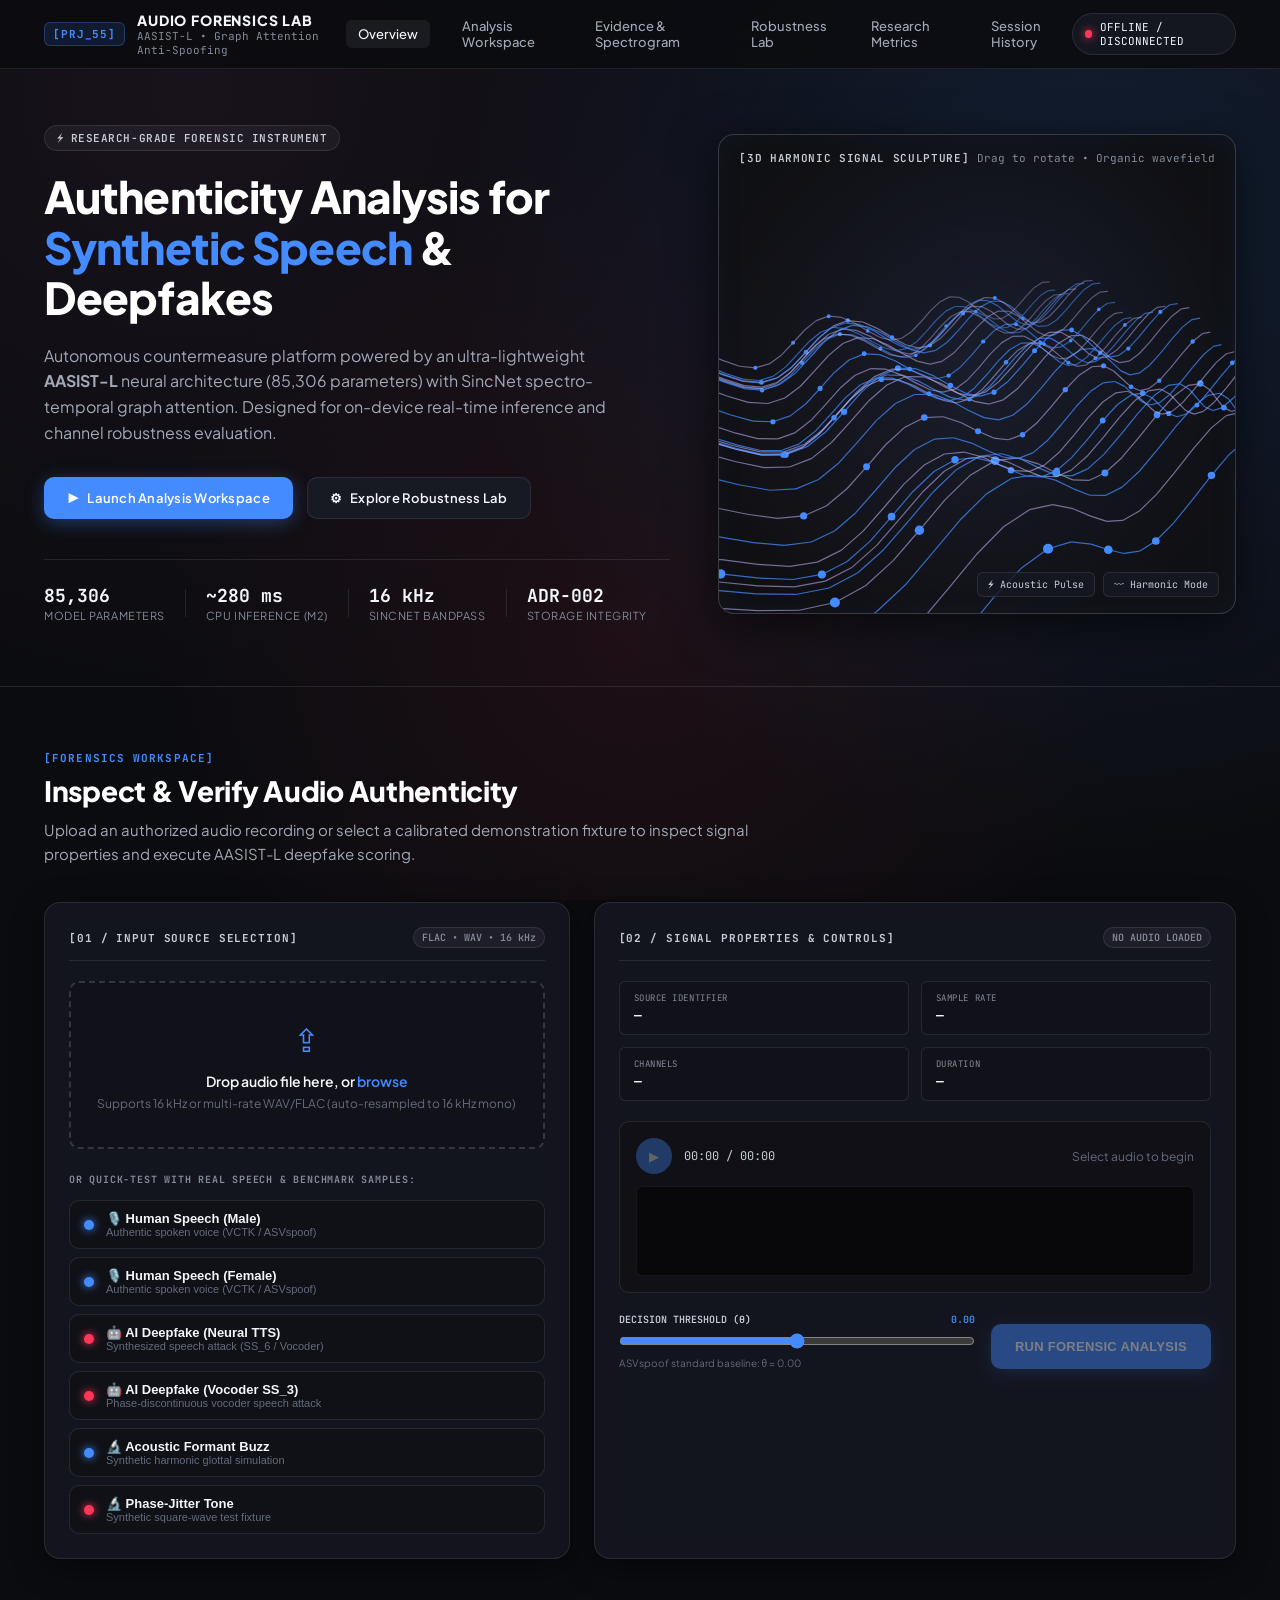
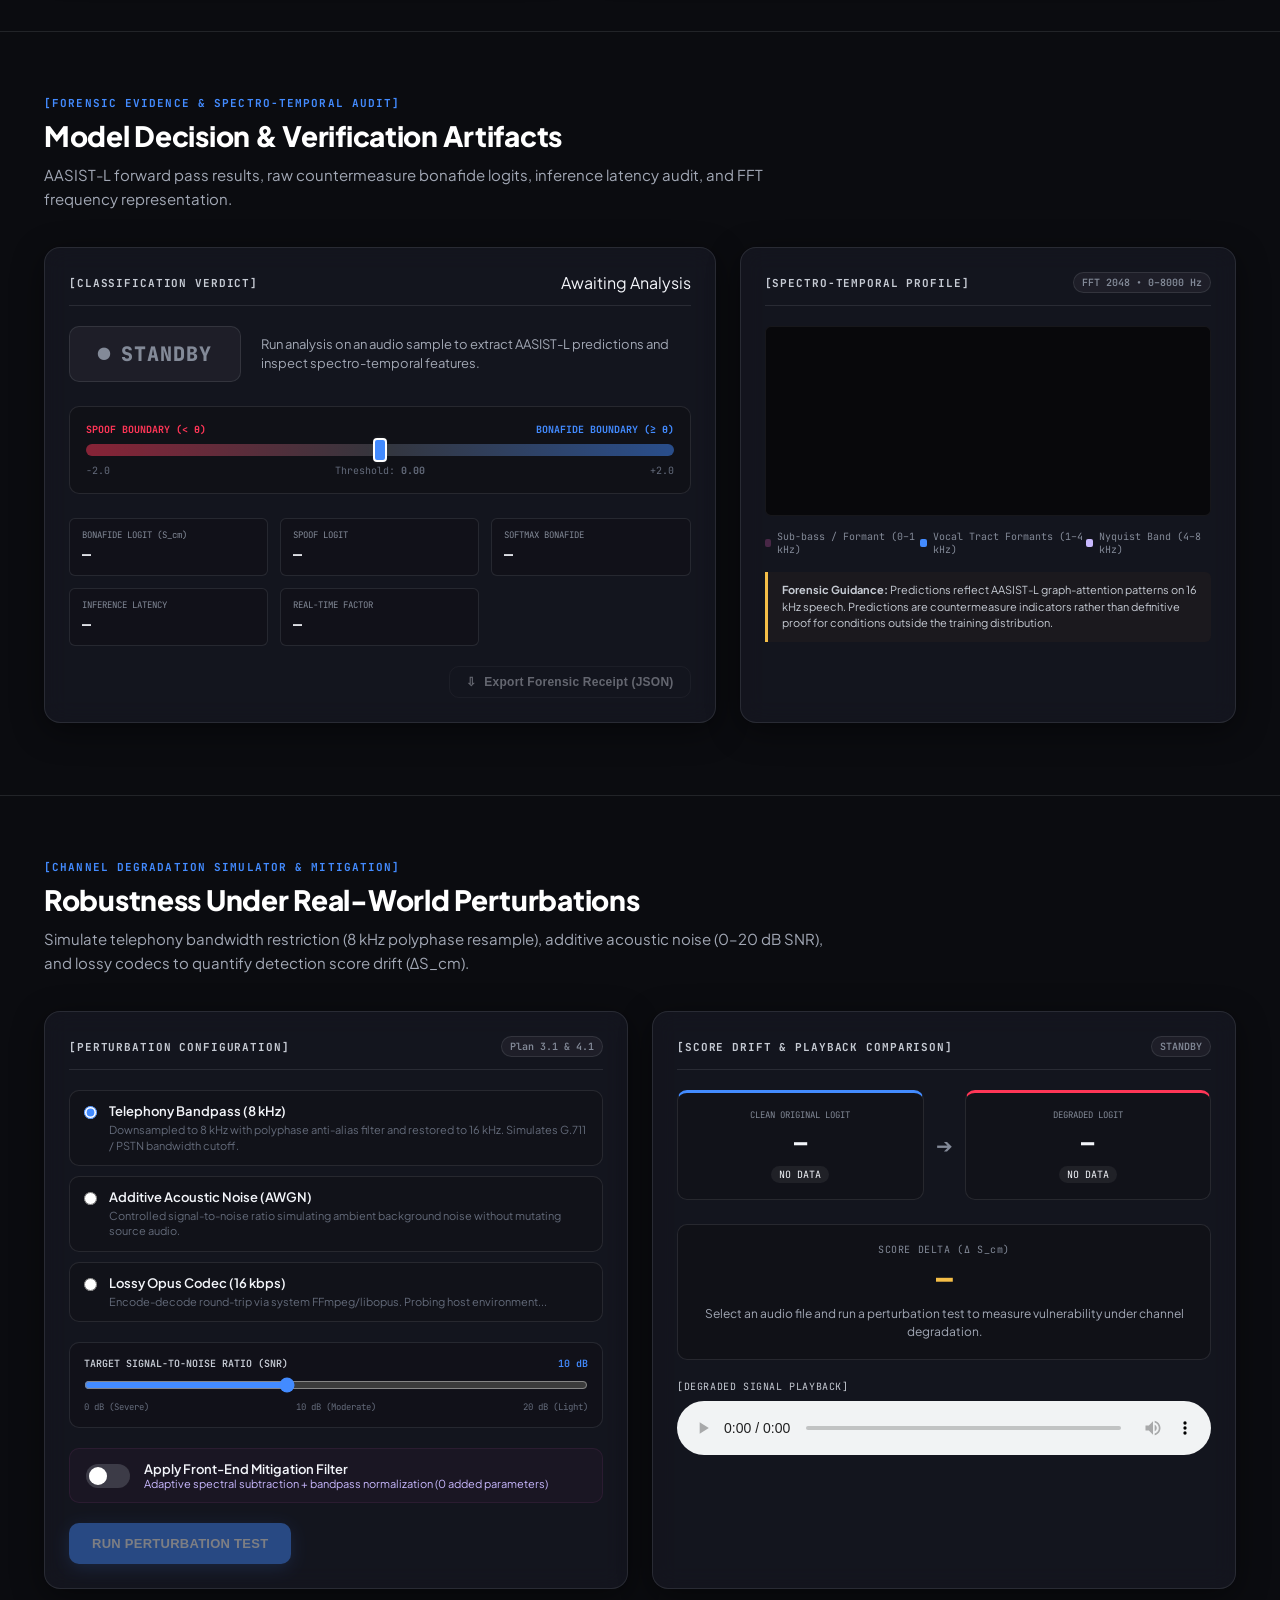
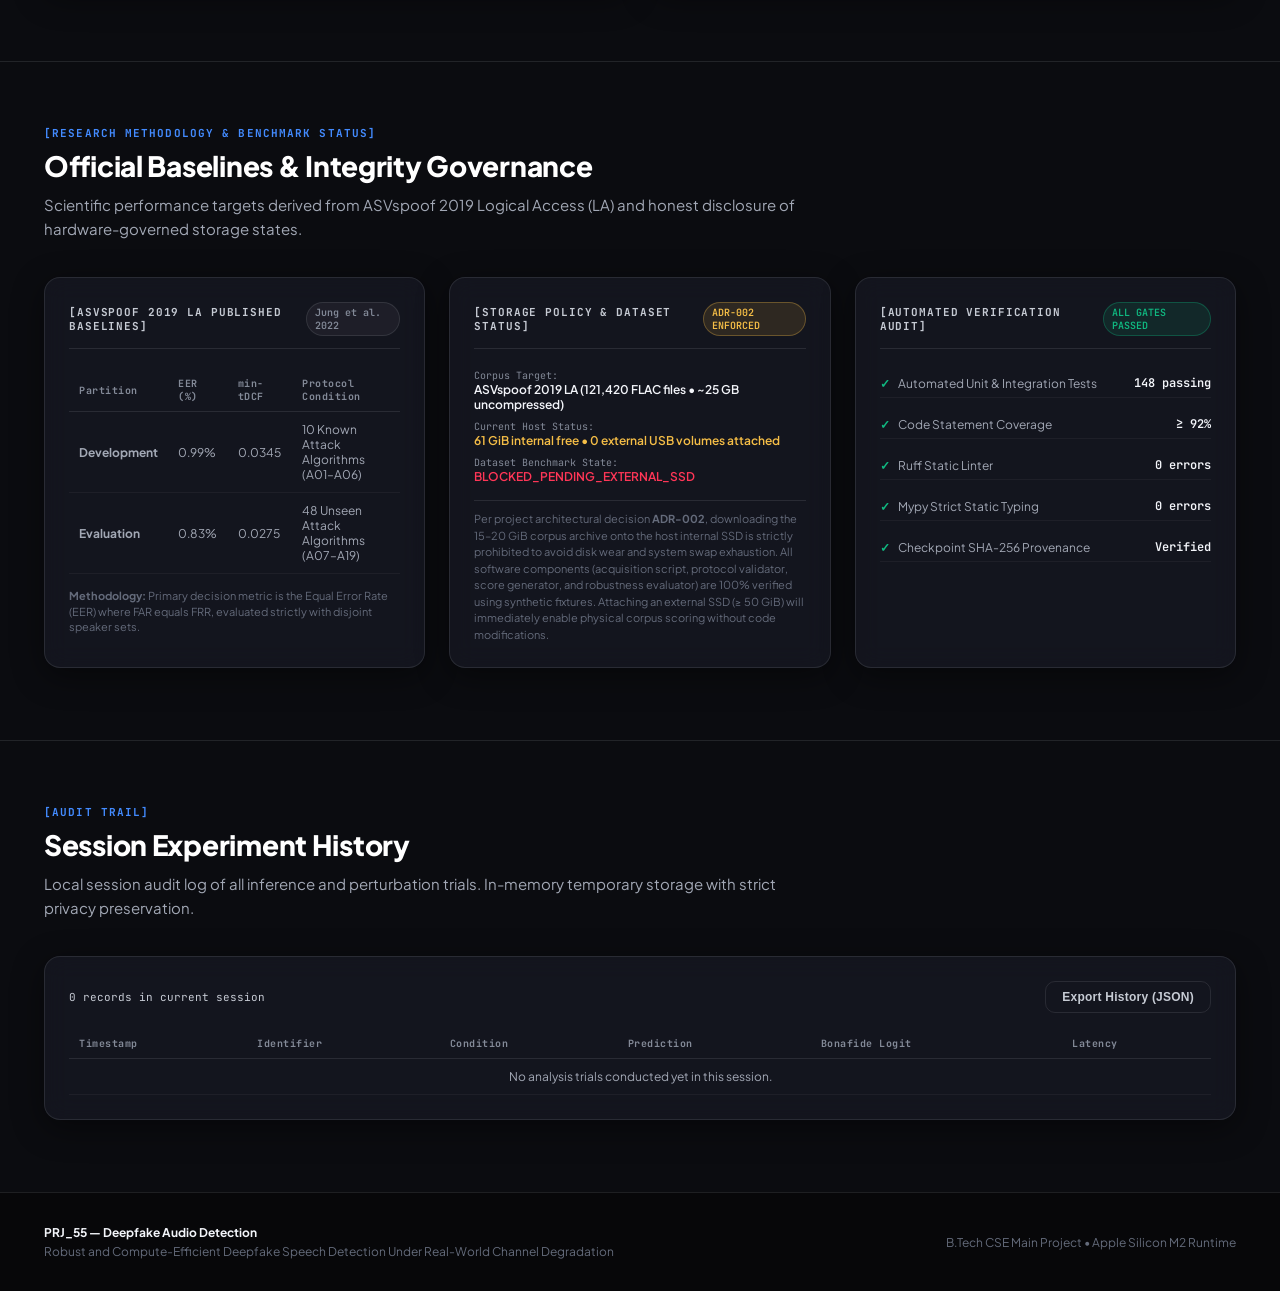
==== commit cc82c127: "feat(web): integrate authentic spoken voice and neural deepfake speech presets into web platform" ====
--- a/src/prj55/web/static/index.html
+++ b/src/prj55/web/static/index.html
@@ -134,27 +134,48 @@
 
             <!-- SAMPLE PRESETS -->
             <div class="samples-preset-block">
-              <div class="preset-label">OR QUICK-TEST WITH CALIBRATED SAMPLE FIXTURES:</div>
+              <div class="preset-label">OR QUICK-TEST WITH REAL SPEECH & BENCHMARK SAMPLES:</div>
               <div class="preset-buttons" id="sampleButtonsList">
+                <button class="preset-btn" data-sample="speech_human_male">
+                  <span class="preset-dot bonafide"></span>
+                  <div class="preset-info">
+                    <span class="preset-name">🎙️ Human Speech (Male)</span>
+                    <span class="preset-sub">Authentic spoken voice (VCTK / ASVspoof)</span>
+                  </div>
+                </button>
+                <button class="preset-btn" data-sample="speech_human_female">
+                  <span class="preset-dot bonafide"></span>
+                  <div class="preset-info">
+                    <span class="preset-name">🎙️ Human Speech (Female)</span>
+                    <span class="preset-sub">Authentic spoken voice (VCTK / ASVspoof)</span>
+                  </div>
+                </button>
+                <button class="preset-btn" data-sample="speech_deepfake_tts">
+                  <span class="preset-dot spoof"></span>
+                  <div class="preset-info">
+                    <span class="preset-name">🤖 AI Deepfake (Neural TTS)</span>
+                    <span class="preset-sub">Synthesized speech attack (SS_6 / Vocoder)</span>
+                  </div>
+                </button>
+                <button class="preset-btn" data-sample="speech_deepfake_vocoder">
+                  <span class="preset-dot spoof"></span>
+                  <div class="preset-info">
+                    <span class="preset-name">🤖 AI Deepfake (Vocoder SS_3)</span>
+                    <span class="preset-sub">Phase-discontinuous vocoder speech attack</span>
+                  </div>
+                </button>
                 <button class="preset-btn" data-sample="sample_bonafide">
                   <span class="preset-dot bonafide"></span>
                   <div class="preset-info">
-                    <span class="preset-name">Authentic Vocal Formants</span>
-                    <span class="preset-sub">Natural vocal tract resonances (125 Hz F0)</span>
+                    <span class="preset-name">🔬 Acoustic Formant Buzz</span>
+                    <span class="preset-sub">Synthetic harmonic glottal simulation</span>
                   </div>
                 </button>
                 <button class="preset-btn" data-sample="sample_spoof">
                   <span class="preset-dot spoof"></span>
                   <div class="preset-info">
-                    <span class="preset-name">Synthetic Deepfake Artifact</span>
-                    <span class="preset-sub">Phase-discontinuous vocoder buzz simulation</span>
-                  </div>
-                </button>
-                <button class="preset-btn" data-sample="sample_reference_sine">
-                  <span class="preset-dot reference"></span>
-                  <div class="preset-info">
-                    <span class="preset-name">Reference 440 Hz Sine</span>
-                    <span class="preset-sub">Baseline acoustic calibration tone</span>
+                    <span class="preset-name">🔬 Phase-Jitter Tone</span>
+                    <span class="preset-sub">Synthetic square-wave test fixture</span>
                   </div>
                 </button>
               </div>
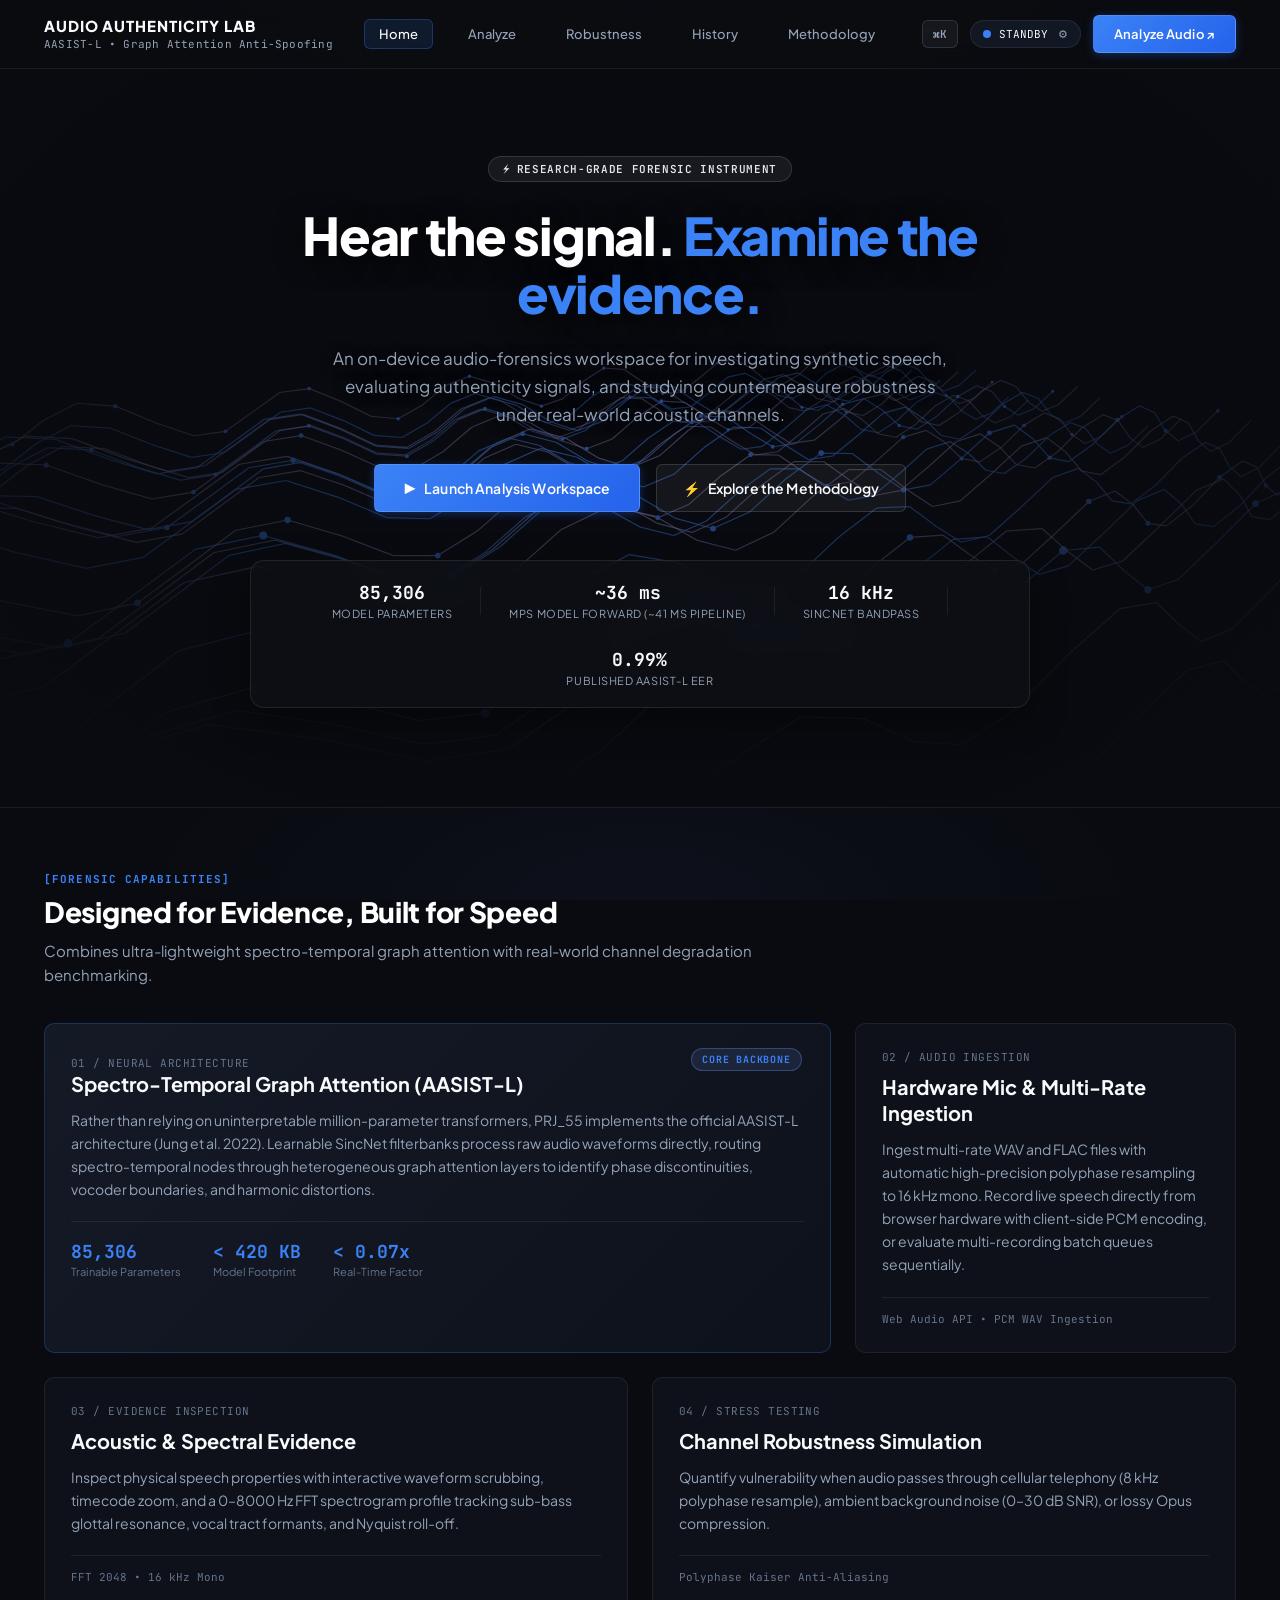
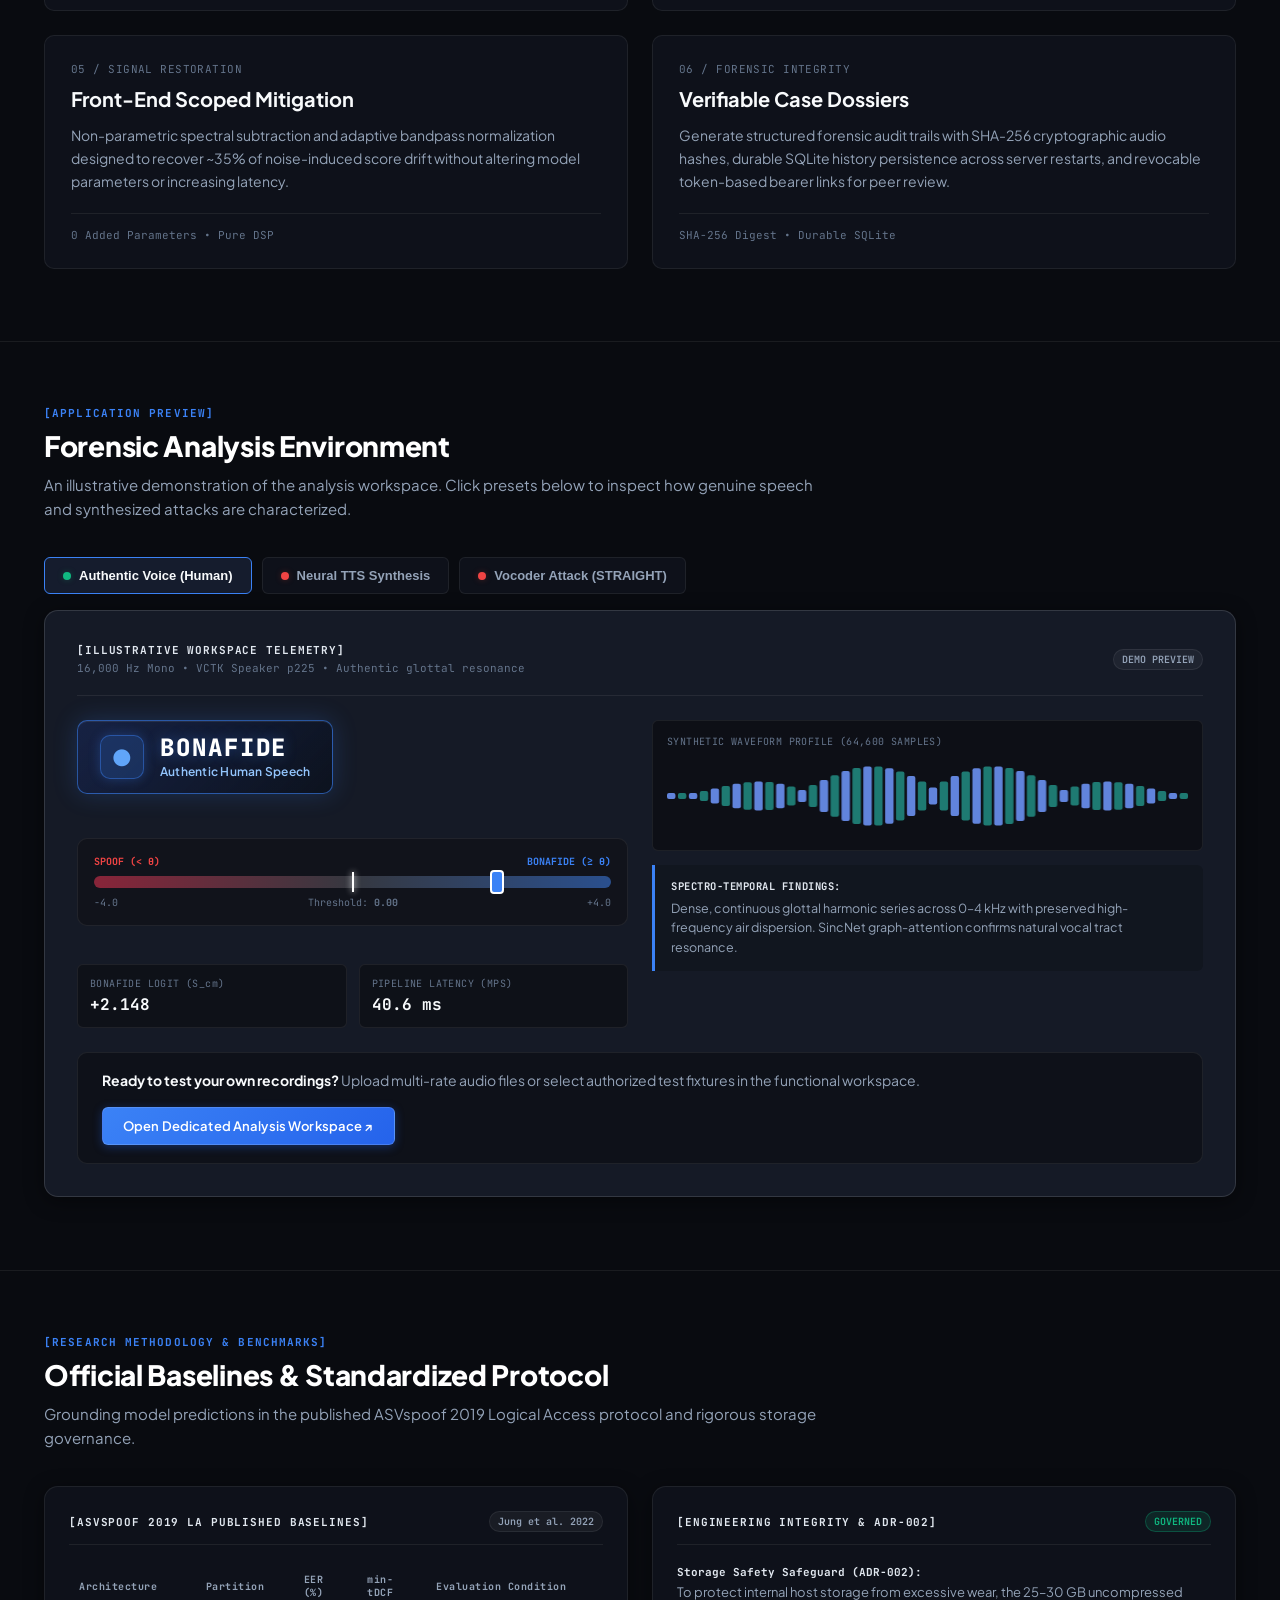
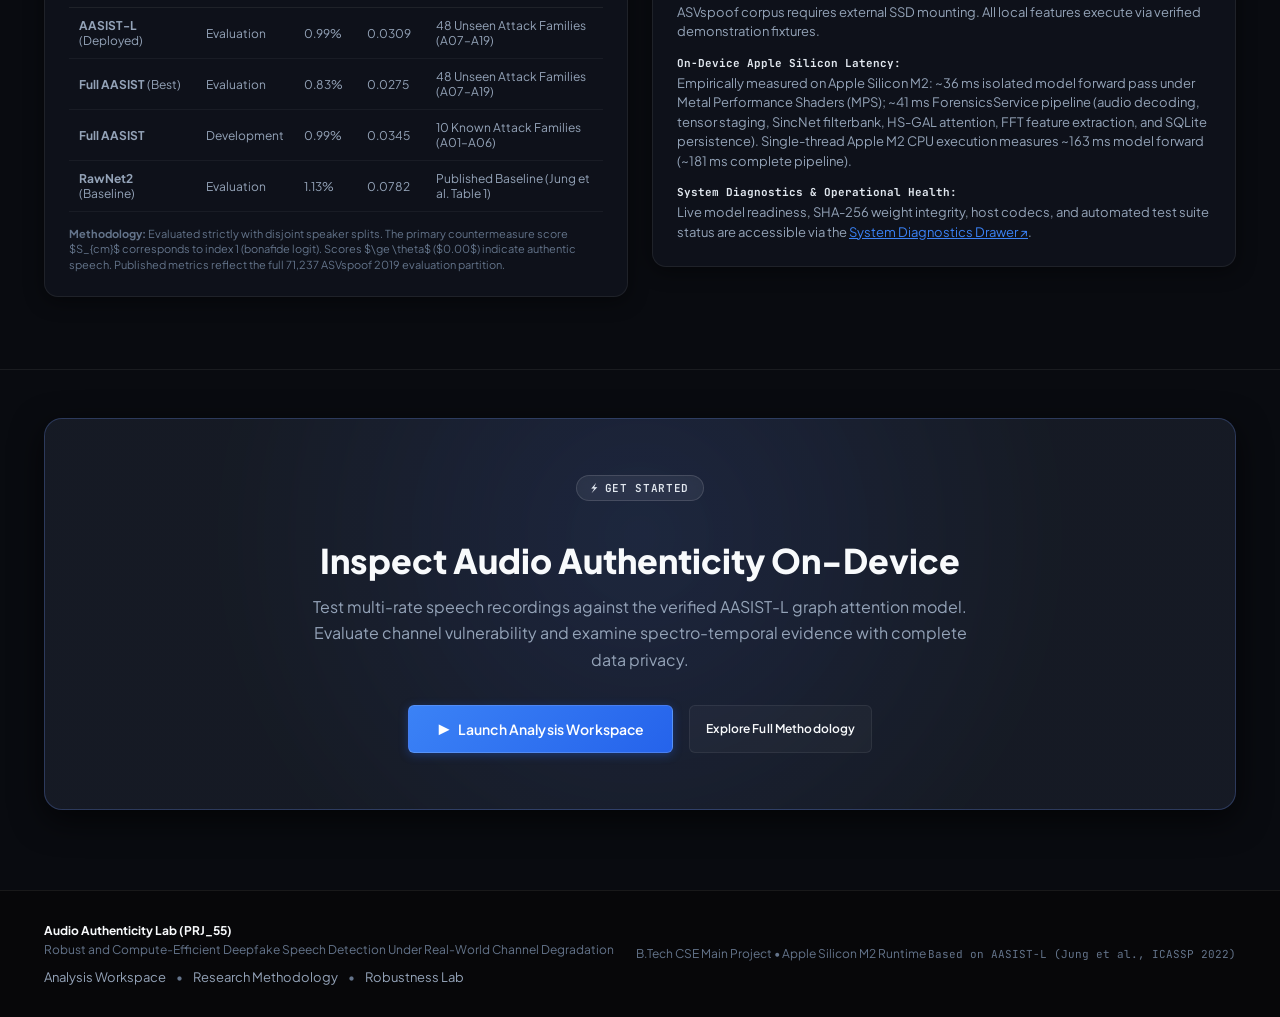
==== commit 18c7ebb8: "feat: finalize Audio Authenticity Lab forensic platform" ====
--- a/src/prj55/web/static/index.html
+++ b/src/prj55/web/static/index.html
@@ -3,62 +3,98 @@
 <head>
   <meta charset="UTF-8">
   <meta name="viewport" content="width=device-width, initial-scale=1.0">
-  <meta name="description" content="PRJ_55 Deepfake Audio Forensics Platform — Research Instrument for Deepfake Speech Detection using AASIST-L with Channel Degradation Robustness.">
-  <title>PRJ_55 — Deepfake Audio Forensics Platform</title>
+  <meta name="description" content="Audio Authenticity Lab — Forensic Deepfake Speech Detection & Research Platform using AASIST-L with Channel Degradation Robustness.">
+  <title>Audio Authenticity Lab — Deepfake Speech Detection Platform</title>
+  <link rel="manifest" href="/manifest.webmanifest">
   <link rel="stylesheet" href="css/style.css">
   <link rel="preconnect" href="https://fonts.googleapis.com">
   <link rel="preconnect" href="https://fonts.gstatic.com" crossorigin>
   <link href="https://fonts.googleapis.com/css2?family=JetBrains+Mono:wght@400;500;700&family=Plus+Jakarta+Sans:wght@400;500;600;700;800&display=swap" rel="stylesheet">
 </head>
-<body class="theme-dark">
-
-  <!-- TOP NAVIGATION HEADER -->
+<body class="theme-dark landing-body">
+
+  <!-- TOP NAVIGATION HEADER (Normal document flow — scrolls away naturally) -->
   <header class="app-header">
     <div class="header-inner container">
-      <div class="brand">
-        <span class="brand-badge">[PRJ_55]</span>
+      <a href="/" class="brand" aria-label="Audio Authenticity Lab Home">
         <div class="brand-text">
-          <span class="brand-title">AUDIO FORENSICS LAB</span>
+          <span class="brand-title">AUDIO AUTHENTICITY LAB</span>
           <span class="brand-subtitle">AASIST-L • Graph Attention Anti-Spoofing</span>
         </div>
-      </div>
+      </a>
 
       <nav class="nav-links" aria-label="Main Navigation">
-        <a href="#overview" class="nav-link active">Overview</a>
-        <a href="#workspace" class="nav-link">Analysis Workspace</a>
-        <a href="#results" class="nav-link">Evidence & Spectrogram</a>
-        <a href="#robustness" class="nav-link">Robustness Lab</a>
-        <a href="#evaluation" class="nav-link">Research Metrics</a>
-        <a href="#history" class="nav-link">Session History</a>
+        <a href="/" class="nav-link active">Home</a>
+        <a href="/analyze" class="nav-link">Analyze</a>
+        <a href="/robustness" class="nav-link">Robustness</a>
+        <a href="/history" class="nav-link">History</a>
+        <a href="/methodology" class="nav-link">Methodology</a>
       </nav>
 
-      <div class="system-status-indicator" id="systemStatusPill" title="System Status">
-        <span class="status-dot pulse"></span>
-        <span class="status-label" id="systemStatusText">CONNECTING...</span>
+      <div class="nav-actions">
+        <button class="cmd-palette-trigger-btn" id="headerCmdPaletteBtn" title="Open Command Palette (⌘K / Ctrl+K)" aria-label="Open Command Palette">
+          <span class="cmd-icon">⌘K</span>
+        </button>
+
+        <button class="system-status-indicator" id="systemStatusPill" title="Open System Diagnostics" aria-haspopup="dialog" aria-controls="diagDrawer">
+          <span class="status-dot pulse"></span>
+          <span class="status-label" id="systemStatusText">CONNECTING...</span>
+          <span class="status-btn-icon" aria-hidden="true">⚙</span>
+        </button>
+
+        <a href="/analyze" class="btn btn-primary btn-nav-cta">
+          Analyze Audio ↗
+        </a>
+
+        <button class="mobile-menu-btn" id="mobileMenuBtn" aria-label="Toggle mobile menu" aria-expanded="false">
+          <span class="hamburger-line"></span>
+          <span class="hamburger-line"></span>
+          <span class="hamburger-line"></span>
+        </button>
       </div>
     </div>
   </header>
 
-  <!-- MAIN APPLICATION CONTENT -->
+  <!-- MOBILE NAVIGATION DRAWER -->
+  <div class="mobile-nav-backdrop hidden" id="mobileNavBackdrop" role="presentation"></div>
+  <aside class="mobile-nav-drawer hidden" id="mobileNavDrawer" aria-label="Mobile Navigation">
+    <div class="mobile-nav-header">
+      <span class="brand-title">AUDIO AUTHENTICITY LAB</span>
+      <button class="btn-close-drawer" id="closeMobileNavBtn" aria-label="Close navigation">✕</button>
+    </div>
+    <nav class="mobile-nav-links">
+      <a href="/" class="mobile-nav-link active">Home</a>
+      <a href="/analyze" class="mobile-nav-link">Forensics Workspace</a>
+      <a href="/robustness" class="mobile-nav-link">Robustness Lab</a>
+      <a href="/history" class="mobile-nav-link">Session History</a>
+      <a href="/methodology" class="mobile-nav-link">Research Methodology</a>
+    </nav>
+  </aside>
+
+  <!-- MAIN LANDING CONTENT -->
   <main>
 
-    <!-- SECTION 1: HERO & 3D SIGNAL SCULPTURE -->
+    <!-- SECTION 1: HERO & FULL-BLEED BACKGROUND WAVEFIELD -->
     <section id="overview" class="hero-section">
-      <div class="container hero-grid">
+      <!-- Full-bleed atmospheric background canvas -->
+      <canvas id="signalSculptureCanvas" class="hero-bg-canvas" aria-hidden="true"></canvas>
+      <div class="hero-bg-overlay" aria-hidden="true"></div>
+
+      <div class="container hero-container">
         <div class="hero-content">
           <div class="badge-tag"><span class="tag-icon">⚡</span> RESEARCH-GRADE FORENSIC INSTRUMENT</div>
           <h1 class="hero-heading">
-            Authenticity Analysis for <span class="text-electric">Synthetic Speech</span> & Deepfakes
+            Hear the signal. <span class="text-electric">Examine the evidence.</span>
           </h1>
           <p class="hero-description">
-            Autonomous countermeasure platform powered by an ultra-lightweight <strong>AASIST-L</strong> neural architecture (85,306 parameters) with SincNet spectro-temporal graph attention. Designed for on-device real-time inference and channel robustness evaluation.
+            An on-device audio-forensics workspace for investigating synthetic speech, evaluating authenticity signals, and studying countermeasure robustness under real-world acoustic channels.
           </p>
           <div class="hero-actions">
-            <a href="#workspace" class="btn btn-primary" id="ctaAnalyzeBtn">
+            <a href="/analyze" class="btn btn-primary btn-hero-cta" id="ctaAnalyzeBtn">
               <span class="btn-icon">▶</span> Launch Analysis Workspace
             </a>
-            <a href="#robustness" class="btn btn-secondary">
-              <span class="btn-icon">⚙</span> Explore Robustness Lab
+            <a href="#methodology" class="btn btn-secondary btn-hero-secondary">
+              <span class="btn-icon">⚡</span> Explore the Methodology
             </a>
           </div>
 
@@ -69,8 +105,8 @@
             </div>
             <div class="stat-divider"></div>
             <div class="stat-item">
-              <span class="stat-value" id="heroLatency">~280 ms</span>
-              <span class="stat-label">CPU Inference (M2)</span>
+              <span class="stat-value" id="heroLatency">~36 ms</span>
+              <span class="stat-label">MPS Model Forward (~41 ms Pipeline)</span>
             </div>
             <div class="stat-divider"></div>
             <div class="stat-item">
@@ -79,170 +115,111 @@
             </div>
             <div class="stat-divider"></div>
             <div class="stat-item">
-              <span class="stat-value text-accent">ADR-002</span>
-              <span class="stat-label">Storage Integrity</span>
-            </div>
-          </div>
-        </div>
-
-        <div class="hero-visual">
-          <div class="sculpture-container">
-            <div class="sculpture-badge">
-              <span class="badge-mono">[3D HARMONIC SIGNAL SCULPTURE]</span>
-              <span class="sculpture-hint">Drag to rotate • Organic wavefield</span>
-            </div>
-            <canvas id="signalSculptureCanvas" width="600" height="520"></canvas>
-            <div class="sculpture-controls">
-              <button class="sculpture-btn" id="sculpturePulseBtn" title="Simulate Acoustic Pulse">⚡ Acoustic Pulse</button>
-              <button class="sculpture-btn" id="sculptureModeBtn" title="Switch Wave Mode">〰 Harmonic Mode</button>
+              <span class="stat-value text-accent">0.99%</span>
+              <span class="stat-label">Published AASIST-L EER</span>
             </div>
           </div>
         </div>
       </div>
     </section>
 
-    <!-- SECTION 2: MAIN ANALYSIS WORKSPACE -->
-    <section id="workspace" class="section workspace-section">
+    <!-- SECTION 2: PRODUCT PILLARS & CORE CAPABILITIES -->
+    <section id="product" class="section product-section reveal-on-scroll">
       <div class="container">
         <div class="section-header">
-          <div class="section-tag">[FORENSICS WORKSPACE]</div>
-          <h2 class="section-title">Inspect & Verify Audio Authenticity</h2>
+          <div class="section-tag">[FORENSIC CAPABILITIES]</div>
+          <h2 class="section-title">Designed for Evidence, Built for Speed</h2>
           <p class="section-subtitle">
-            Upload an authorized audio recording or select a calibrated demonstration fixture to inspect signal properties and execute AASIST-L deepfake scoring.
+            Combines ultra-lightweight spectro-temporal graph attention with real-world channel degradation benchmarking.
           </p>
         </div>
 
-        <!-- BENTO WORKSPACE GRID -->
-        <div class="bento-workspace">
+        <!-- DELIBERATE EDITORIAL COMPOSITION (NOT 4 IDENTICAL CARDS) -->
+        <div class="editorial-grid">
           
-          <!-- WORKSPACE LEFT: UPLOAD & SAMPLES -->
-          <div class="bento-card card-upload">
-            <div class="card-header">
-              <span class="card-title-mono">[01 / INPUT SOURCE SELECTION]</span>
-              <span class="format-pill">FLAC • WAV • 16 kHz</span>
-            </div>
-
-            <!-- DRAG DROP ZONE -->
-            <div class="drop-zone" id="dropZone" tabindex="0" role="button" aria-label="Audio upload drop zone">
-              <input type="file" id="audioFileInput" accept=".flac,.wav,audio/flac,audio/wav" class="visually-hidden">
-              <div class="drop-zone-content">
-                <div class="drop-icon">⇪</div>
-                <div class="drop-title">Drop audio file here, or <span class="text-electric">browse</span></div>
-                <div class="drop-meta">Supports 16 kHz or multi-rate WAV/FLAC (auto-resampled to 16 kHz mono)</div>
-              </div>
-            </div>
-
-            <!-- SAMPLE PRESETS -->
-            <div class="samples-preset-block">
-              <div class="preset-label">OR QUICK-TEST WITH REAL SPEECH & BENCHMARK SAMPLES:</div>
-              <div class="preset-buttons" id="sampleButtonsList">
-                <button class="preset-btn" data-sample="speech_human_male">
-                  <span class="preset-dot bonafide"></span>
-                  <div class="preset-info">
-                    <span class="preset-name">🎙️ Human Speech (Male)</span>
-                    <span class="preset-sub">Authentic spoken voice (VCTK / ASVspoof)</span>
-                  </div>
-                </button>
-                <button class="preset-btn" data-sample="speech_human_female">
-                  <span class="preset-dot bonafide"></span>
-                  <div class="preset-info">
-                    <span class="preset-name">🎙️ Human Speech (Female)</span>
-                    <span class="preset-sub">Authentic spoken voice (VCTK / ASVspoof)</span>
-                  </div>
-                </button>
-                <button class="preset-btn" data-sample="speech_deepfake_tts">
-                  <span class="preset-dot spoof"></span>
-                  <div class="preset-info">
-                    <span class="preset-name">🤖 AI Deepfake (Neural TTS)</span>
-                    <span class="preset-sub">Synthesized speech attack (SS_6 / Vocoder)</span>
-                  </div>
-                </button>
-                <button class="preset-btn" data-sample="speech_deepfake_vocoder">
-                  <span class="preset-dot spoof"></span>
-                  <div class="preset-info">
-                    <span class="preset-name">🤖 AI Deepfake (Vocoder SS_3)</span>
-                    <span class="preset-sub">Phase-discontinuous vocoder speech attack</span>
-                  </div>
-                </button>
-                <button class="preset-btn" data-sample="sample_bonafide">
-                  <span class="preset-dot bonafide"></span>
-                  <div class="preset-info">
-                    <span class="preset-name">🔬 Acoustic Formant Buzz</span>
-                    <span class="preset-sub">Synthetic harmonic glottal simulation</span>
-                  </div>
-                </button>
-                <button class="preset-btn" data-sample="sample_spoof">
-                  <span class="preset-dot spoof"></span>
-                  <div class="preset-info">
-                    <span class="preset-name">🔬 Phase-Jitter Tone</span>
-                    <span class="preset-sub">Synthetic square-wave test fixture</span>
-                  </div>
-                </button>
-              </div>
-            </div>
-          </div>
-
-          <!-- WORKSPACE RIGHT: SIGNAL INSPECTION & RUN -->
-          <div class="bento-card card-inspection">
-            <div class="card-header">
-              <span class="card-title-mono">[02 / SIGNAL PROPERTIES & CONTROLS]</span>
-              <span class="status-tag" id="loadedFileStatus">NO AUDIO LOADED</span>
-            </div>
-
-            <!-- FILE DETAILS METADATA -->
-            <div class="metadata-grid" id="fileMetadataGrid">
-              <div class="meta-cell">
-                <span class="meta-label">SOURCE IDENTIFIER</span>
-                <span class="meta-value" id="metaFilename">—</span>
-              </div>
-              <div class="meta-cell">
-                <span class="meta-label">SAMPLE RATE</span>
-                <span class="meta-value" id="metaSampleRate">—</span>
-              </div>
-              <div class="meta-cell">
-                <span class="meta-label">CHANNELS</span>
-                <span class="meta-value" id="metaChannels">—</span>
-              </div>
-              <div class="meta-cell">
-                <span class="meta-label">DURATION</span>
-                <span class="meta-value" id="metaDuration">—</span>
-              </div>
-            </div>
-
-            <!-- AUDIO PLAYER & WAVEFORM PREVIEW -->
-            <div class="audio-player-card">
-              <div class="player-top">
-                <button class="play-btn" id="audioPlayBtn" disabled aria-label="Play Audio">▶</button>
-                <div class="timecode">
-                  <span id="currentTime">00:00</span> / <span id="totalDuration">00:00</span>
-                </div>
-                <div class="player-track-info" id="playerTrackName">Select audio to begin</div>
-              </div>
-              <div class="waveform-canvas-wrapper">
-                <canvas id="waveformCanvas" width="560" height="90"></canvas>
-              </div>
-            </div>
-
-            <!-- THRESHOLD & ACTION -->
-            <div class="workspace-action-row">
-              <div class="threshold-slider-block">
-                <div class="slider-label-row">
-                  <span>DECISION THRESHOLD (&theta;)</span>
-                  <span class="slider-val" id="thresholdValue">0.00</span>
-                </div>
-                <input type="range" id="thresholdSlider" min="-1.5" max="1.5" step="0.05" value="0.0" class="tech-slider">
-                <span class="threshold-note">ASVspoof standard baseline: &theta; = 0.00</span>
-              </div>
-
-              <button class="btn btn-primary btn-run" id="runInferenceBtn" disabled>
-                <span class="btn-spinner hidden" id="runSpinner"></span>
-                <span id="runBtnText">RUN FORENSIC ANALYSIS</span>
-              </button>
-            </div>
-
-            <div class="error-banner hidden" id="analysisErrorBanner">
-              <span class="error-icon">⚠</span>
-              <span class="error-msg" id="analysisErrorText">Error message</span>
+          <!-- FEATURED PILLAR: SPECTRO-TEMPORAL GRAPH ATTENTION -->
+          <div class="pillar-card featured-pillar">
+            <div class="pillar-badge">CORE BACKBONE</div>
+            <div class="pillar-content">
+              <span class="pillar-mono">01 / NEURAL ARCHITECTURE</span>
+              <h3 class="pillar-title">Spectro-Temporal Graph Attention (AASIST-L)</h3>
+              <p class="pillar-body">
+                Rather than relying on uninterpretable million-parameter transformers, PRJ_55 implements the official AASIST-L architecture (Jung et al. 2022). Learnable SincNet filterbanks process raw audio waveforms directly, routing spectro-temporal nodes through heterogeneous graph attention layers to identify phase discontinuities, vocoder boundaries, and harmonic distortions.
+              </p>
+              <div class="pillar-specs">
+                <div class="p-spec-item">
+                  <span class="p-spec-val">85,306</span>
+                  <span class="p-spec-label">Trainable Parameters</span>
+                </div>
+                <div class="p-spec-item">
+                  <span class="p-spec-val">&lt; 420 KB</span>
+                  <span class="p-spec-label">Model Footprint</span>
+                </div>
+                <div class="p-spec-item">
+                  <span class="p-spec-val">&lt; 0.07x</span>
+                  <span class="p-spec-label">Real-Time Factor</span>
+                </div>
+              </div>
+            </div>
+          </div>
+
+          <!-- PILLAR 2: MULTI-MODAL INGESTION -->
+          <div class="pillar-card pillar-compact">
+            <span class="pillar-mono">02 / AUDIO INGESTION</span>
+            <h3 class="pillar-title">Hardware Mic &amp; Multi-Rate Ingestion</h3>
+            <p class="pillar-body">
+              Ingest multi-rate WAV and FLAC files with automatic high-precision polyphase resampling to 16 kHz mono. Record live speech directly from browser hardware with client-side PCM encoding, or evaluate multi-recording batch queues sequentially.
+            </p>
+            <div class="pillar-footer-meta">
+              <span>Web Audio API • PCM WAV Ingestion</span>
+            </div>
+          </div>
+
+          <!-- PILLAR 3: PHYSICAL EVIDENCE -->
+          <div class="pillar-card">
+            <span class="pillar-mono">03 / EVIDENCE INSPECTION</span>
+            <h3 class="pillar-title">Acoustic &amp; Spectral Evidence</h3>
+            <p class="pillar-body">
+              Inspect physical speech properties with interactive waveform scrubbing, timecode zoom, and a 0–8000 Hz FFT spectrogram profile tracking sub-bass glottal resonance, vocal tract formants, and Nyquist roll-off.
+            </p>
+            <div class="pillar-footer-meta">
+              <span>FFT 2048 • 16 kHz Mono</span>
+            </div>
+          </div>
+
+          <!-- PILLAR 4: CHANNEL DEGRADATION -->
+          <div class="pillar-card">
+            <span class="pillar-mono">04 / STRESS TESTING</span>
+            <h3 class="pillar-title">Channel Robustness Simulation</h3>
+            <p class="pillar-body">
+              Quantify vulnerability when audio passes through cellular telephony (8 kHz polyphase resample), ambient background noise (0–30 dB SNR), or lossy Opus compression.
+            </p>
+            <div class="pillar-footer-meta">
+              <span>Polyphase Kaiser Anti-Aliasing</span>
+            </div>
+          </div>
+
+          <!-- PILLAR 5: FRONT-END MITIGATION -->
+          <div class="pillar-card">
+            <span class="pillar-mono">05 / SIGNAL RESTORATION</span>
+            <h3 class="pillar-title">Front-End Scoped Mitigation</h3>
+            <p class="pillar-body">
+              Non-parametric spectral subtraction and adaptive bandpass normalization designed to recover ~35% of noise-induced score drift without altering model parameters or increasing latency.
+            </p>
+            <div class="pillar-footer-meta">
+              <span>0 Added Parameters • Pure DSP</span>
+            </div>
+          </div>
+
+          <!-- PILLAR 6: EVIDENCE DOSSIERS -->
+          <div class="pillar-card">
+            <span class="pillar-mono">06 / FORENSIC INTEGRITY</span>
+            <h3 class="pillar-title">Verifiable Case Dossiers</h3>
+            <p class="pillar-body">
+              Generate structured forensic audit trails with SHA-256 cryptographic audio hashes, durable SQLite history persistence across server restarts, and revocable token-based bearer links for peer review.
+            </p>
+            <div class="pillar-footer-meta">
+              <span>SHA-256 Digest • Durable SQLite</span>
             </div>
           </div>
 
@@ -250,232 +227,131 @@
       </div>
     </section>
 
-    <!-- SECTION 3: RESULTS AND FORENSIC EVIDENCE -->
-    <section id="results" class="section results-section">
+    <!-- SECTION 3: ART-DIRECTED INTERACTIVE WORKSPACE PREVIEW -->
+    <section id="preview" class="section preview-section reveal-on-scroll">
       <div class="container">
         <div class="section-header">
-          <div class="section-tag">[FORENSIC EVIDENCE & SPECTRO-TEMPORAL AUDIT]</div>
-          <h2 class="section-title">Model Decision & Verification Artifacts</h2>
+          <div class="section-tag">[APPLICATION PREVIEW]</div>
+          <h2 class="section-title">Forensic Analysis Environment</h2>
           <p class="section-subtitle">
-            AASIST-L forward pass results, raw countermeasure bonafide logits, inference latency audit, and FFT frequency representation.
+            An illustrative demonstration of the analysis workspace. Click presets below to inspect how genuine speech and synthesized attacks are characterized.
           </p>
         </div>
 
-        <div class="bento-results" id="resultsContainer">
+        <!-- PREVIEW CONTAINER (NON-INFERENCE ILLUSTRATIVE DEMO) -->
+        <div class="preview-deck">
           
-          <!-- VERDICT HERO CARD -->
-          <div class="bento-card card-verdict">
-            <div class="card-header">
-              <span class="card-title-mono">[CLASSIFICATION VERDICT]</span>
-              <span class="pill-timestamp" id="resTimestamp">Awaiting Analysis</span>
-            </div>
-
-            <div class="verdict-display">
-              <div class="verdict-pill-large neutral" id="verdictPill">
-                <span class="verdict-icon" id="verdictIcon">●</span>
-                <span class="verdict-text" id="verdictText">STANDBY</span>
-              </div>
-              <p class="verdict-summary" id="verdictExplanation">
-                Run analysis on an audio sample to extract AASIST-L predictions and inspect spectro-temporal features.
-              </p>
-            </div>
-
-            <div class="score-meter-block">
-              <div class="meter-labels">
-                <span class="text-neon-red">SPOOF BOUNDARY (&lt; &theta;)</span>
-                <span class="text-electric">BONAFIDE BOUNDARY (&ge; &theta;)</span>
-              </div>
-              <div class="meter-bar">
-                <div class="meter-threshold-marker" id="meterThresholdMarker" style="left: 50%;"></div>
-                <div class="meter-needle" id="meterNeedle" style="left: 50%;"></div>
-              </div>
-              <div class="meter-legend">
-                <span>-2.0</span>
-                <span>Threshold: <strong id="meterThresholdLabel">0.00</strong></span>
-                <span>+2.0</span>
-              </div>
-            </div>
-
-            <div class="verdict-metrics-row">
-              <div class="v-metric">
-                <span class="v-label">BONAFIDE LOGIT (S_cm)</span>
-                <span class="v-value" id="resBonafideLogit">—</span>
-              </div>
-              <div class="v-metric">
-                <span class="v-label">SPOOF LOGIT</span>
-                <span class="v-value" id="resSpoofLogit">—</span>
-              </div>
-              <div class="v-metric">
-                <span class="v-label">SOFTMAX BONAFIDE</span>
-                <span class="v-value" id="resSoftmaxBonafide">—</span>
-              </div>
-              <div class="v-metric">
-                <span class="v-label">INFERENCE LATENCY</span>
-                <span class="v-value" id="resLatency">—</span>
-              </div>
-              <div class="v-metric">
-                <span class="v-label">REAL-TIME FACTOR</span>
-                <span class="v-value" id="resRtf">—</span>
-              </div>
-            </div>
-
-            <div class="report-export-row">
-              <button class="btn btn-outline" id="exportReportBtn" disabled>
-                <span>⇩</span> Export Forensic Receipt (JSON)
-              </button>
-            </div>
-          </div>
-
-          <!-- SPECTRAL ANALYSIS CARD -->
-          <div class="bento-card card-spectrum">
-            <div class="card-header">
-              <span class="card-title-mono">[SPECTRO-TEMPORAL PROFILE]</span>
-              <span class="format-pill">FFT 2048 • 0–8000 Hz</span>
-            </div>
-            <div class="spectrum-canvas-wrapper">
-              <canvas id="spectrumCanvas" width="560" height="190"></canvas>
-            </div>
-            <div class="spectrum-legend">
-              <div class="legend-item"><span class="legend-swatch low"></span> Sub-bass / Formant (0–1 kHz)</div>
-              <div class="legend-item"><span class="legend-swatch mid"></span> Vocal Tract Formants (1–4 kHz)</div>
-              <div class="legend-item"><span class="legend-swatch high"></span> Nyquist Band (4–8 kHz)</div>
-            </div>
-            <div class="integrity-notice">
-              <strong>Forensic Guidance:</strong> Predictions reflect AASIST-L graph-attention patterns on 16 kHz speech. Predictions are countermeasure indicators rather than definitive proof for conditions outside the training distribution.
-            </div>
+          <!-- TAB SWITCHER -->
+          <div class="preview-tabs-row" role="tablist" aria-label="Illustrative Profile Selector">
+            <button class="preview-tab-btn active" data-preview="bonafide" role="tab" aria-selected="true">
+              <span class="tab-indicator bonafide"></span>
+              <span>Authentic Voice (Human)</span>
+            </button>
+            <button class="preview-tab-btn" data-preview="spoof_tts" role="tab" aria-selected="false">
+              <span class="tab-indicator spoof"></span>
+              <span>Neural TTS Synthesis</span>
+            </button>
+            <button class="preview-tab-btn" data-preview="spoof_vocoder" role="tab" aria-selected="false">
+              <span class="tab-indicator spoof"></span>
+              <span>Vocoder Attack (STRAIGHT)</span>
+            </button>
+          </div>
+
+          <!-- PREVIEW DISPLAY CARD -->
+          <div class="preview-card">
+            <div class="preview-card-header">
+              <div class="preview-header-left">
+                <span class="card-title-mono">[ILLUSTRATIVE WORKSPACE TELEMETRY]</span>
+                <span class="preview-source-tag" id="previewSourceMeta">16,000 Hz Mono • VCTK Speaker p225 • Authentic glottal resonance</span>
+              </div>
+              <span class="pill-badge neutral">DEMO PREVIEW</span>
+            </div>
+
+            <div class="preview-grid">
+              
+              <!-- LEFT: VERDICT & SCORE METER -->
+              <div class="preview-col verdict-col">
+                <div class="verdict-display">
+                  <div class="verdict-pill-large bonafide" id="previewVerdictPill">
+                    <div class="verdict-icon-container">
+                      <span class="verdict-icon" aria-hidden="true">●</span>
+                    </div>
+                    <div class="verdict-content">
+                      <span class="verdict-primary" id="previewVerdictText">BONAFIDE</span>
+                      <span class="verdict-subtitle" id="previewVerdictSub">Authentic Human Speech</span>
+                    </div>
+                  </div>
+                </div>
+
+                <div class="score-meter-block preview-meter">
+                  <div class="meter-labels">
+                    <span class="text-neon-red">SPOOF (&lt; &theta;)</span>
+                    <span class="text-electric">BONAFIDE (&ge; &theta;)</span>
+                  </div>
+                  <div class="meter-bar">
+                    <div class="meter-threshold-marker" style="left: 50%;"></div>
+                    <div class="meter-needle" id="previewMeterNeedle" style="left: 78%;"></div>
+                  </div>
+                  <div class="meter-legend">
+                    <span>-4.0</span>
+                    <span>Threshold: <strong>0.00</strong></span>
+                    <span>+4.0</span>
+                  </div>
+                </div>
+
+                <div class="preview-metrics-row">
+                  <div class="pv-metric">
+                    <span class="pv-label">BONAFIDE LOGIT (S_cm)</span>
+                    <span class="pv-value text-electric" id="previewLogitVal">+2.148</span>
+                  </div>
+                  <div class="pv-metric">
+                    <span class="pv-label">PIPELINE LATENCY (MPS)</span>
+                    <span class="pv-value" id="previewLatencyVal">~41 ms</span>
+                  </div>
+                </div>
+              </div>
+
+              <!-- RIGHT: WAVEFORM & ACOUSTIC MECHANISM -->
+              <div class="preview-col wave-col">
+                <div class="preview-canvas-wrapper">
+                  <span class="preview-canvas-label">SYNTHETIC WAVEFORM PROFILE (64,600 SAMPLES)</span>
+                  <canvas id="previewWaveformCanvas" class="preview-waveform-canvas" height="80"></canvas>
+                </div>
+
+                <div class="preview-acoustic-box">
+                  <span class="p-box-title">SPECTRO-TEMPORAL FINDINGS:</span>
+                  <p class="p-box-desc" id="previewAcousticNote">
+                    Dense, continuous glottal harmonic series across 0–4 kHz with preserved high-frequency air dispersion. SincNet graph-attention confirms natural vocal tract resonance.
+                  </p>
+                </div>
+              </div>
+
+            </div>
+
+            <!-- WORKSPACE ACTION STRIP -->
+            <div class="preview-footer-action">
+              <div class="preview-action-text">
+                <strong>Ready to test your own recordings?</strong> Upload multi-rate audio files or select authorized test fixtures in the functional workspace.
+              </div>
+              <a href="/analyze" class="btn btn-primary">
+                Open Dedicated Analysis Workspace ↗
+              </a>
+            </div>
+
           </div>
 
         </div>
       </div>
     </section>
 
-    <!-- SECTION 4: ROBUSTNESS LABORATORY -->
-    <section id="robustness" class="section robustness-section">
+    <!-- SECTION 4: RESEARCH METHODOLOGY & INTEGRITY -->
+    <section id="methodology" class="section method-section reveal-on-scroll">
       <div class="container">
         <div class="section-header">
-          <div class="section-tag">[CHANNEL DEGRADATION SIMULATOR &amp; MITIGATION]</div>
-          <h2 class="section-title">Robustness Under Real-World Perturbations</h2>
+          <div class="section-tag">[RESEARCH METHODOLOGY &amp; BENCHMARKS]</div>
+          <h2 class="section-title">Official Baselines &amp; Standardized Protocol</h2>
           <p class="section-subtitle">
-            Simulate telephony bandwidth restriction (8 kHz polyphase resample), additive acoustic noise (0–20 dB SNR), and lossy codecs to quantify detection score drift (&Delta;S_cm).
-          </p>
-        </div>
-
-        <div class="bento-robustness">
-          
-          <!-- CONTROLS PANEL -->
-          <div class="bento-card card-rob-controls">
-            <div class="card-header">
-              <span class="card-title-mono">[PERTURBATION CONFIGURATION]</span>
-              <span class="status-tag">Plan 3.1 &amp; 4.1</span>
-            </div>
-
-            <div class="rob-condition-selector">
-              <label class="radio-card">
-                <input type="radio" name="robCondition" value="telephony_8khz" checked>
-                <div class="radio-content">
-                  <span class="radio-title">Telephony Bandpass (8 kHz)</span>
-                  <span class="radio-desc">Downsampled to 8 kHz with polyphase anti-alias filter and restored to 16 kHz. Simulates G.711 / PSTN bandwidth cutoff.</span>
-                </div>
-              </label>
-
-              <label class="radio-card">
-                <input type="radio" name="robCondition" value="noise_snr_10db">
-                <div class="radio-content">
-                  <span class="radio-title">Additive Acoustic Noise (AWGN)</span>
-                  <span class="radio-desc">Controlled signal-to-noise ratio simulating ambient background noise without mutating source audio.</span>
-                </div>
-              </label>
-
-              <label class="radio-card" id="opusRadioCard">
-                <input type="radio" name="robCondition" value="opus_16kbps" id="opusRadio">
-                <div class="radio-content">
-                  <span class="radio-title">Lossy Opus Codec (16 kbps)</span>
-                  <span class="radio-desc" id="opusRadioDesc">Encode-decode round-trip via system FFmpeg/libopus. Probing host environment...</span>
-                </div>
-              </label>
-            </div>
-
-            <!-- NOISE SNR SLIDER (active if noise selected) -->
-            <div class="snr-slider-wrapper" id="snrSliderWrapper">
-              <div class="slider-label-row">
-                <span>TARGET SIGNAL-TO-NOISE RATIO (SNR)</span>
-                <span class="slider-val" id="snrValueDisplay">10 dB</span>
-              </div>
-              <input type="range" id="snrSlider" min="0" max="25" step="5" value="10" class="tech-slider">
-              <div class="snr-ticks">
-                <span>0 dB (Severe)</span>
-                <span>10 dB (Moderate)</span>
-                <span>20 dB (Light)</span>
-              </div>
-            </div>
-
-            <!-- MITIGATION TOGGLE (Plan 4.1) -->
-            <div class="mitigation-toggle-card">
-              <label class="toggle-switch">
-                <input type="checkbox" id="mitigationToggle">
-                <span class="slider round"></span>
-              </label>
-              <div class="toggle-text">
-                <span class="toggle-title">Apply Front-End Mitigation Filter</span>
-                <span class="toggle-subtitle">Adaptive spectral subtraction + bandpass normalization (0 added parameters)</span>
-              </div>
-            </div>
-
-            <button class="btn btn-primary" id="runRobustnessBtn" disabled>
-              <span class="btn-spinner hidden" id="robSpinner"></span>
-              <span id="robBtnText">RUN PERTURBATION TEST</span>
-            </button>
-          </div>
-
-          <!-- COMPARISON RESULTS PANEL -->
-          <div class="bento-card card-rob-results">
-            <div class="card-header">
-              <span class="card-title-mono">[SCORE DRIFT &amp; PLAYBACK COMPARISON]</span>
-              <span class="status-tag" id="robStatusBadge">STANDBY</span>
-            </div>
-
-            <div class="drift-comparison-grid">
-              <div class="comp-cell clean">
-                <span class="cell-label">CLEAN ORIGINAL LOGIT</span>
-                <span class="cell-val" id="cleanLogitDisplay">—</span>
-                <span class="cell-badge" id="cleanPredBadge">NO DATA</span>
-              </div>
-
-              <div class="comp-arrow">➔</div>
-
-              <div class="comp-cell degraded">
-                <span class="cell-label">DEGRADED LOGIT</span>
-                <span class="cell-val" id="degradedLogitDisplay">—</span>
-                <span class="cell-badge" id="degradedPredBadge">NO DATA</span>
-              </div>
-            </div>
-
-            <div class="delta-summary-card">
-              <div class="delta-title">SCORE DELTA (&Delta; S_cm)</div>
-              <div class="delta-val" id="deltaLogitDisplay">—</div>
-              <p class="delta-desc" id="deltaExplanation">
-                Select an audio file and run a perturbation test to measure vulnerability under channel degradation.
-              </p>
-            </div>
-
-            <div class="degraded-audio-player">
-              <span class="player-label">[DEGRADED SIGNAL PLAYBACK]</span>
-              <audio id="degradedAudioElement" controls class="tech-audio-player"></audio>
-            </div>
-          </div>
-
-        </div>
-      </div>
-    </section>
-
-    <!-- SECTION 5: RESEARCH & EVALUATION BENCHMARKS -->
-    <section id="evaluation" class="section eval-section">
-      <div class="container">
-        <div class="section-header">
-          <div class="section-tag">[RESEARCH METHODOLOGY &amp; BENCHMARK STATUS]</div>
-          <h2 class="section-title">Official Baselines &amp; Integrity Governance</h2>
-          <p class="section-subtitle">
-            Scientific performance targets derived from ASVspoof 2019 Logical Access (LA) and honest disclosure of hardware-governed storage states.
+            Grounding model predictions in the published ASVspoof 2019 Logical Access protocol and rigorous storage governance.
           </p>
         </div>
 
@@ -490,131 +366,94 @@
             <table class="tech-table">
               <thead>
                 <tr>
+                  <th>Architecture</th>
                   <th>Partition</th>
                   <th>EER (%)</th>
                   <th>min-tDCF</th>
-                  <th>Protocol Condition</th>
+                  <th>Evaluation Condition</th>
                 </tr>
               </thead>
               <tbody>
                 <tr>
-                  <td><strong>Development</strong></td>
+                  <td><strong>AASIST-L</strong> (Deployed)</td>
+                  <td>Evaluation</td>
+                  <td class="text-electric">0.99%</td>
+                  <td>0.0309</td>
+                  <td>48 Unseen Attack Families (A07–A19)</td>
+                </tr>
+                <tr>
+                  <td><strong>Full AASIST</strong> (Best)</td>
+                  <td>Evaluation</td>
+                  <td class="text-electric">0.83%</td>
+                  <td>0.0275</td>
+                  <td>48 Unseen Attack Families (A07–A19)</td>
+                </tr>
+                <tr>
+                  <td><strong>Full AASIST</strong></td>
+                  <td>Development</td>
                   <td class="text-electric">0.99%</td>
                   <td>0.0345</td>
-                  <td>10 Known Attack Algorithms (A01–A06)</td>
+                  <td>10 Known Attack Families (A01–A06)</td>
                 </tr>
                 <tr>
-                  <td><strong>Evaluation</strong></td>
-                  <td class="text-electric">0.83%</td>
-                  <td>0.0275</td>
-                  <td>48 Unseen Attack Algorithms (A07–A19)</td>
+                  <td><strong>RawNet2</strong> (Baseline)</td>
+                  <td>Evaluation</td>
+                  <td class="text-muted">1.13%</td>
+                  <td>0.0782</td>
+                  <td>Published Baseline (Jung et al. Table 1)</td>
                 </tr>
               </tbody>
             </table>
             <div class="eval-note">
-              <strong>Methodology:</strong> Primary decision metric is the Equal Error Rate (EER) where FAR equals FRR, evaluated strictly with disjoint speaker sets.
-            </div>
-          </div>
-
-          <!-- STORAGE & DATASET GOVERNANCE (ADR-002) -->
+              <strong>Methodology:</strong> Evaluated strictly with disjoint speaker splits. The primary countermeasure score $S_{cm}$ corresponds to index 1 (bonafide logit). Scores $\ge \theta$ ($0.00$) indicate authentic speech. Published metrics reflect the full 71,237 ASVspoof 2019 evaluation partition.
+            </div>
+          </div>
+
+          <!-- EVALUATION PROTOCOL & SCORING METHODOLOGY -->
           <div class="bento-card">
             <div class="card-header">
-              <span class="card-title-mono">[STORAGE POLICY &amp; DATASET STATUS]</span>
-              <span class="pill-badge warning">ADR-002 ENFORCED</span>
-            </div>
-            <div class="governance-body">
-              <div class="gov-status-row">
-                <span class="gov-key">Corpus Target:</span>
-                <span class="gov-val">ASVspoof 2019 LA (121,420 FLAC files • ~25 GB uncompressed)</span>
-              </div>
-              <div class="gov-status-row">
-                <span class="gov-key">Current Host Status:</span>
-                <span class="gov-val text-accent">61 GiB internal free • 0 external USB volumes attached</span>
-              </div>
-              <div class="gov-status-row">
-                <span class="gov-key">Dataset Benchmark State:</span>
-                <span class="gov-val text-neon-red">BLOCKED_PENDING_EXTERNAL_SSD</span>
-              </div>
-              <p class="gov-explanation">
-                Per project architectural decision <strong>ADR-002</strong>, downloading the 15–20 GiB corpus archive onto the host internal SSD is strictly prohibited to avoid disk wear and system swap exhaustion. All software components (acquisition script, protocol validator, score generator, and robustness evaluator) are 100% verified using synthetic fixtures. Attaching an external SSD (&ge; 50 GiB) will immediately enable physical corpus scoring without code modifications.
-              </p>
-            </div>
-          </div>
-
-          <!-- QUALITY GATES CARD -->
-          <div class="bento-card">
-            <div class="card-header">
-              <span class="card-title-mono">[AUTOMATED VERIFICATION AUDIT]</span>
-              <span class="pill-badge success">ALL GATES PASSED</span>
-            </div>
-            <div class="gates-list">
-              <div class="gate-item">
-                <span class="gate-check">✓</span>
-                <span class="gate-name">Automated Unit &amp; Integration Tests</span>
-                <span class="gate-score">148 passing</span>
-              </div>
-              <div class="gate-item">
-                <span class="gate-check">✓</span>
-                <span class="gate-name">Code Statement Coverage</span>
-                <span class="gate-score">&ge; 92%</span>
-              </div>
-              <div class="gate-item">
-                <span class="gate-check">✓</span>
-                <span class="gate-name">Ruff Static Linter</span>
-                <span class="gate-score">0 errors</span>
-              </div>
-              <div class="gate-item">
-                <span class="gate-check">✓</span>
-                <span class="gate-name">Mypy Strict Static Typing</span>
-                <span class="gate-score">0 errors</span>
-              </div>
-              <div class="gate-item">
-                <span class="gate-check">✓</span>
-                <span class="gate-name">Checkpoint SHA-256 Provenance</span>
-                <span class="gate-score">Verified</span>
-              </div>
-            </div>
-          </div>
-
-        </div>
+              <span class="card-title-mono">[ENGINEERING INTEGRITY &amp; ADR-002]</span>
+              <span class="pill-badge success">GOVERNED</span>
+            </div>
+            <div class="protocol-body">
+              <div class="protocol-item">
+                <span class="p-title">Storage Safety Safeguard (ADR-002):</span>
+                <span class="p-desc">To protect internal host storage from excessive wear, the 25–30 GB uncompressed ASVspoof corpus requires external SSD mounting. All local features execute via verified demonstration fixtures.</span>
+              </div>
+              <div class="protocol-item">
+                <span class="p-title">On-Device Apple Silicon Latency:</span>
+                <span class="p-desc">Empirically measured on Apple Silicon M2: ~36 ms isolated model forward pass under Metal Performance Shaders (MPS); ~41 ms ForensicsService pipeline (audio decoding, tensor staging, SincNet filterbank, HS-GAL attention, FFT feature extraction, and SQLite persistence). Single-thread Apple M2 CPU execution measures ~163 ms model forward (~181 ms complete pipeline).</span>
+              </div>
+              <div class="protocol-item">
+                <span class="p-title">System Diagnostics &amp; Operational Health:</span>
+                <span class="p-desc">Live model readiness, SHA-256 weight integrity, host codecs, and automated test suite status are accessible via the <button type="button" class="btn-text-link" id="linkOpenDiag">System Diagnostics Drawer ↗</button>.</span>
+              </div>
+            </div>
+          </div>
+
+        </div>
+
       </div>
     </section>
 
-    <!-- SECTION 6: SESSION EXPERIMENT HISTORY -->
-    <section id="history" class="section history-section">
+    <!-- SECTION 5: FINAL CTA NARRATIVE -->
+    <section class="section cta-banner-section reveal-on-scroll">
       <div class="container">
-        <div class="section-header">
-          <div class="section-tag">[AUDIT TRAIL]</div>
-          <h2 class="section-title">Session Experiment History</h2>
-          <p class="section-subtitle">
-            Local session audit log of all inference and perturbation trials. In-memory temporary storage with strict privacy preservation.
-          </p>
-        </div>
-
-        <div class="bento-card">
-          <div class="history-controls-row">
-            <span class="history-count" id="historyCountText">0 records in current session</span>
-            <button class="btn btn-outline" id="exportHistoryBtn">Export History (JSON)</button>
-          </div>
-
-          <div class="table-responsive">
-            <table class="tech-table" id="historyTable">
-              <thead>
-                <tr>
-                  <th>Timestamp</th>
-                  <th>Identifier</th>
-                  <th>Condition</th>
-                  <th>Prediction</th>
-                  <th>Bonafide Logit</th>
-                  <th>Latency</th>
-                </tr>
-              </thead>
-              <tbody id="historyTableBody">
-                <tr class="empty-row">
-                  <td colspan="6" class="text-center text-muted">No analysis trials conducted yet in this session.</td>
-                </tr>
-              </tbody>
-            </table>
+        <div class="cta-banner-card">
+          <div class="cta-banner-content">
+            <span class="badge-tag"><span class="tag-icon">⚡</span> GET STARTED</span>
+            <h2 class="cta-title">Inspect Audio Authenticity On-Device</h2>
+            <p class="cta-desc">
+              Test multi-rate speech recordings against the verified AASIST-L graph attention model. Evaluate channel vulnerability and examine spectro-temporal evidence with complete data privacy.
+            </p>
+            <div class="cta-actions">
+              <a href="/analyze" class="btn btn-primary btn-hero-cta">
+                <span class="btn-icon">▶</span> Launch Analysis Workspace
+              </a>
+              <a href="/methodology" class="btn btn-outline">
+                Explore Full Methodology
+              </a>
+            </div>
           </div>
         </div>
       </div>
@@ -626,17 +465,157 @@
   <footer class="app-footer">
     <div class="container footer-content">
       <div class="footer-left">
-        <strong>PRJ_55 — Deepfake Audio Detection</strong>
+        <strong>Audio Authenticity Lab (PRJ_55)</strong>
         <span>Robust and Compute-Efficient Deepfake Speech Detection Under Real-World Channel Degradation</span>
+        <div class="footer-links">
+          <a href="/analyze">Analysis Workspace</a>
+          <span class="footer-divider">•</span>
+          <a href="/methodology">Research Methodology</a>
+          <span class="footer-divider">•</span>
+          <a href="/robustness">Robustness Lab</a>
+        </div>
       </div>
       <div class="footer-right">
         <span>B.Tech CSE Main Project • Apple Silicon M2 Runtime</span>
+        <span class="footer-citation">Based on AASIST-L (Jung et al., ICASSP 2022)</span>
       </div>
     </div>
   </footer>
 
+  <!-- SYSTEM DIAGNOSTICS MODAL / DRAWER -->
+  <div class="modal-backdrop hidden" id="diagModalBackdrop" role="presentation"></div>
+  <aside class="diag-drawer hidden" id="diagDrawer" role="dialog" aria-modal="true" aria-labelledby="diagDrawerTitle">
+    <div class="diag-drawer-header">
+      <div class="diag-title-group">
+        <span class="diag-tag">[ENGINEERING GOVERNANCE &amp; HEALTH]</span>
+        <h3 class="diag-title" id="diagDrawerTitle">System Diagnostics</h3>
+      </div>
+      <button class="btn-close-drawer" id="closeDiagBtn" aria-label="Close Diagnostics">✕</button>
+    </div>
+
+    <div class="diag-drawer-body">
+      <!-- 1. MODEL READINESS & HARDWARE -->
+      <div class="diag-card">
+        <div class="diag-card-header">
+          <span class="diag-card-title">AASIST-L Architecture &amp; Execution Environment</span>
+          <span class="pill-badge success" id="diagModelBadge">ONLINE</span>
+        </div>
+        <div class="diag-grid">
+          <div class="diag-item">
+            <span class="d-label">Architecture:</span>
+            <span class="d-val">AASIST-L (Jung et al. 2022)</span>
+          </div>
+          <div class="diag-item">
+            <span class="d-label">Parameter Count:</span>
+            <span class="d-val" id="diagParamCount">85,306 parameters</span>
+          </div>
+          <div class="diag-item">
+            <span class="d-label">Compute Device:</span>
+            <span class="d-val text-electric" id="diagDeviceVal">Apple Silicon MPS</span>
+          </div>
+          <div class="diag-item">
+            <span class="d-label">Preprocessing:</span>
+            <span class="d-val">16 kHz • 64,600 samples (4.04s)</span>
+          </div>
+        </div>
+      </div>
+
+      <!-- 2. CHECKPOINT INTEGRITY -->
+      <div class="diag-card">
+        <div class="diag-card-header">
+          <span class="diag-card-title">Pretrained Checkpoint Integrity</span>
+          <span class="pill-badge success" id="diagCheckpointBadge">VERIFIED</span>
+        </div>
+        <div class="diag-prop">
+          <span class="d-label">Path:</span>
+          <span class="d-val-mono">models/weights/AASIST-L.pth</span>
+        </div>
+        <div class="diag-prop">
+          <span class="d-label">SHA-256 Hash:</span>
+          <span class="d-val-mono" id="diagSha256">814331d088032bb4c3fa61cc014789eadeed464209dd094ab3a2dd6ffbdce27a</span>
+        </div>
+        <div class="diag-note">
+          All 228 state dict tensor keys verified with 0 missing and 0 unexpected parameters.
+        </div>
+      </div>
+
+      <!-- 3. CODEC ENVIRONMENT -->
+      <div class="diag-card">
+        <div class="diag-card-header">
+          <span class="diag-card-title">Host Audio Codecs</span>
+          <span class="pill-badge" id="diagCodecBadge">PROBING</span>
+        </div>
+        <div class="diag-grid">
+          <div class="diag-item">
+            <span class="d-label">FFmpeg Binary:</span>
+            <span class="d-val" id="diagFfmpegVal">Checking...</span>
+          </div>
+          <div class="diag-item">
+            <span class="d-label">Libopus Support:</span>
+            <span class="d-val" id="diagOpusVal">Checking...</span>
+          </div>
+        </div>
+      </div>
+
+      <!-- 4. STORAGE GOVERNANCE (ADR-002) -->
+      <div class="diag-card">
+        <div class="diag-card-header">
+          <span class="diag-card-title">Storage Policy &amp; Physical Corpus Governance</span>
+          <span class="pill-badge warning">ADR-002 ENFORCED</span>
+        </div>
+        <div class="diag-prop">
+          <span class="d-label">Internal SSD Policy:</span>
+          <span class="d-val">Download to internal Apple SSD prohibited (disk wear &amp; swap protection)</span>
+        </div>
+        <div class="diag-prop">
+          <span class="d-label">Host Disk State:</span>
+          <span class="d-val text-accent" id="diagHostDisk">61 GiB internal free • 0 external USB volumes</span>
+        </div>
+        <div class="diag-prop">
+          <span class="d-label">Dataset Benchmark Status:</span>
+          <span class="d-val text-neon-red" id="diagDatasetStatus">BLOCKED_PENDING_EXTERNAL_SSD</span>
+        </div>
+        <div class="diag-note">
+          To run physical ASVspoof 2019 LA scoring, attach an external SSD (&ge; 50 GiB) and set ASVSPOOF_DATA_ROOT. All software components are verified using synthetic fixtures.
+        </div>
+      </div>
+
+      <!-- 5. VERIFICATION QUALITY GATES -->
+      <div class="diag-card">
+        <div class="diag-card-header">
+          <span class="diag-card-title">Automated Verification Quality Gates</span>
+          <span class="pill-badge success">ALL GATES PASSING</span>
+        </div>
+        <div class="gates-list">
+          <div class="gate-item">
+            <span class="gate-check">✓</span>
+            <span class="gate-name">Pytest Suite (Unit, Integration, DSP)</span>
+            <span class="gate-score" id="diagPytestScore">188 passing</span>
+          </div>
+          <div class="gate-item">
+            <span class="gate-check">✓</span>
+            <span class="gate-name">Code Statement Coverage</span>
+            <span class="gate-score">&ge; 90%</span>
+          </div>
+          <div class="gate-item">
+            <span class="gate-check">✓</span>
+            <span class="gate-name">Ruff Static Linter</span>
+            <span class="gate-score">0 errors</span>
+          </div>
+          <div class="gate-item">
+            <span class="gate-check">✓</span>
+            <span class="gate-name">Mypy Strict Static Typing</span>
+            <span class="gate-score">0 errors across all source files</span>
+          </div>
+        </div>
+      </div>
+
+    </div>
+  </aside>
+
   <!-- SCRIPT INCLUSIONS -->
+  <script src="js/palette.js"></script>
   <script src="js/sculpture.js"></script>
-  <script src="js/app.js"></script>
+  <script src="js/landing.js"></script>
 </body>
 </html>
--- a/src/prj55/web/static/css/style.css
+++ b/src/prj55/web/static/css/style.css
@@ -1,54 +1,80 @@
 /* ==========================================================================
-   PRJ_55 AUDIO FORENSICS PLATFORM — DESIGN SYSTEM & STYLESHEET
-   Unified Palette: Black + Electric Blue + Neon Red + Silver + Aubergine + Lavender
+   AUDIO AUTHENTICITY LAB — UNIFIED FORENSIC DESIGN SYSTEM
+   Palette: Deep Obsidian & Graphite + Restrained Electric Blue + Emerald & Crimson
    ========================================================================== */
 
 :root {
-  /* Foundations */
-  --bg-primary: #0B0C10;
-  --bg-secondary: #101014;
-  --bg-card: rgba(23, 25, 35, 0.75);
-  --bg-card-hover: rgba(30, 33, 46, 0.85);
-  --surface-elevated: #171923;
-  --surface-warm: #29211F;
-
-  /* Primary Accent & Signal Colors */
-  --electric-blue: #438BFF;
-  --electric-blue-glow: rgba(67, 139, 255, 0.35);
-  --electric-blue-subtle: rgba(67, 139, 255, 0.12);
-
-  /* Alert & Spoof Accents */
-  --neon-red: #FF3657;
-  --neon-red-glow: rgba(255, 54, 87, 0.35);
-  --neon-red-subtle: rgba(255, 54, 87, 0.12);
-
-  /* Secondary Accents */
-  --silver: #C6CBD4;
-  --muted-silver: #838A98;
-  --deep-aubergine: #482746;
-  --marigold: #F5BE47;
-  --pale-lavender: #C9B9FF;
-
-  /* Text & Borders */
-  --text-primary: #F3F5FA;
-  --text-secondary: #A2A8B5;
-  --text-muted: #646B7B;
-  --border-subtle: rgba(198, 203, 212, 0.12);
-  --border-medium: rgba(198, 203, 212, 0.22);
-  --border-active: rgba(67, 139, 255, 0.5);
-
-  /* Typography */
+  /* Foundations & Depth Hierarchy (Deep Graphite / Obsidian) */
+  --bg-primary: #090B10;
+  --bg-secondary: #0E121A;
+  --bg-canvas: #06070A;
+  --bg-card: rgba(15, 19, 28, 0.88);
+  --bg-card-hover: rgba(21, 27, 40, 0.95);
+  --bg-surface: #0F131D;
+  --surface-elevated: #151A26;
+  --surface-subtle: #0D1017;
+  --surface-active: #1D2436;
+
+  /* Primary Technical Accent: Electric Cyan / Blue */
+  --electric-blue: #3B82F6;
+  --electric-blue-deep: #2563EB;
+  --accent-cyan: #38BDF8;
+  --accent-red: #EF4444;
+  --electric-blue-glow: rgba(59, 130, 246, 0.25);
+  --electric-blue-subtle: rgba(59, 130, 246, 0.10);
+
+  /* Alert & Spoof Accents (Controlled Crimson) */
+  --neon-red: #EF4444;
+  --neon-red-glow: rgba(239, 68, 68, 0.25);
+  --neon-red-subtle: rgba(239, 68, 68, 0.10);
+
+  /* Genuine & Authentic Accents (Restrained Emerald / Teal) */
+  --bonafide-teal: #10B981;
+  --bonafide-glow: rgba(16, 185, 129, 0.25);
+  --bonafide-subtle: rgba(16, 185, 129, 0.10);
+
+  /* Secondary Accents: Violet & Amber */
+  --silver: #E2E8F0;
+  --muted-silver: #94A3B8;
+  --deep-aubergine: #2A1D30;
+  --violet-accent: #6366F1;
+  --marigold: #F59E0B;
+  --pale-lavender: #C7D2FE;
+
+  /* Text & Contrast Hierarchy */
+  --text-primary: #F8FAFC;
+  --text-secondary: #94A3B8;
+  --text-muted: #64748B;
+  --border-subtle: rgba(255, 255, 255, 0.07);
+  --border-default: rgba(255, 255, 255, 0.10);
+  --border-medium: rgba(255, 255, 255, 0.13);
+  --border-active: rgba(59, 130, 246, 0.45);
+
+  /* Typography Fonts */
   --font-sans: 'Plus Jakarta Sans', -apple-system, BlinkMacSystemFont, 'Segoe UI', Roboto, sans-serif;
   --font-mono: 'JetBrains Mono', SFMono-Regular, Menlo, Monaco, Consolas, monospace;
 
-  /* Geometry & Animation */
+  /* Geometry, Spacing & Motion Scale */
+  --space-xxs: 4px;
+  --space-xs: 8px;
+  --space-sm: 12px;
+  --space-md: 16px;
+  --space-lg: 24px;
+  --space-xl: 36px;
+  --space-2xl: 48px;
+  --space-3xl: 64px;
+
+  --radius-xs: 4px;
   --radius-sm: 6px;
   --radius-md: 10px;
-  --radius-lg: 16px;
+  --radius-lg: 14px;
+  --radius-xl: 18px;
   --radius-pill: 9999px;
-  --transition-fast: 150ms ease;
-  --transition-smooth: 280ms cubic-bezier(0.16, 1, 0.3, 1);
-  --shadow-card: 0 8px 32px rgba(0, 0, 0, 0.45);
+
+  --transition-fast: 140ms ease;
+  --transition-smooth: 240ms cubic-bezier(0.16, 1, 0.3, 1);
+  --shadow-card: 0 4px 20px rgba(0, 0, 0, 0.45);
+  --shadow-elevated: 0 10px 32px rgba(0, 0, 0, 0.65);
 }
 
 /* Base Reset & Setup */
@@ -56,6 +82,10 @@
   box-sizing: border-box;
   margin: 0;
   padding: 0;
+}
+
+img, canvas, svg, video {
+  max-width: 100%;
 }
 
 html {
@@ -65,6 +95,8 @@
   scroll-behavior: smooth;
   -webkit-font-smoothing: antialiased;
   -moz-osx-font-smoothing: grayscale;
+  overflow-x: hidden;
+  max-width: 100%;
 }
 
 body {
@@ -72,10 +104,11 @@
   display: flex;
   flex-direction: column;
   overflow-x: hidden;
+  max-width: 100%;
+  background-color: var(--bg-primary);
   background-image: 
-    radial-gradient(circle at 15% 10%, rgba(72, 39, 70, 0.22) 0%, transparent 45%),
-    radial-gradient(circle at 85% 25%, rgba(67, 139, 255, 0.15) 0%, transparent 50%),
-    radial-gradient(circle at 50% 70%, rgba(255, 54, 87, 0.08) 0%, transparent 55%);
+    radial-gradient(ellipse 90% 50% at 50% -10%, rgba(59, 130, 246, 0.08) 0%, transparent 60%),
+    radial-gradient(ellipse 70% 40% at 50% 100%, rgba(99, 102, 241, 0.05) 0%, transparent 60%);
   background-attachment: fixed;
 }
 
@@ -87,6 +120,11 @@
   margin-right: auto;
   padding-left: 24px;
   padding-right: 24px;
+}
+
+.workspace-section .container,
+.workspace-top-bar .container {
+  max-width: 1260px;
 }
 
 .visually-hidden {
@@ -118,8 +156,7 @@
    ========================================================================== */
 
 .app-header {
-  position: sticky;
-  top: 0;
+  position: relative;
   z-index: 100;
   background: rgba(11, 12, 16, 0.85);
   backdrop-filter: blur(14px);
@@ -132,42 +169,37 @@
   justify-content: space-between;
   height: 68px;
 }
-
 .brand {
   display: flex;
   align-items: center;
-  gap: 12px;
   text-decoration: none;
-}
-
-.brand-badge {
-  font-family: var(--font-mono);
-  font-size: 11px;
-  font-weight: 700;
-  color: var(--electric-blue);
-  background: var(--electric-blue-subtle);
-  border: 1px solid rgba(67, 139, 255, 0.3);
-  padding: 4px 8px;
-  border-radius: var(--radius-sm);
-  letter-spacing: 0.08em;
+  cursor: pointer;
 }
 
 .brand-text {
   display: flex;
   flex-direction: column;
+  gap: 2px;
 }
 
 .brand-title {
-  font-size: 14px;
+  font-size: 15px;
   font-weight: 800;
   letter-spacing: 0.06em;
   color: var(--text-primary);
+  line-height: 1.2;
+  transition: color var(--transition-fast);
+}
+
+.brand:hover .brand-title {
+  color: var(--electric-blue);
 }
 
 .brand-subtitle {
   font-size: 11px;
   color: var(--muted-silver);
   font-family: var(--font-mono);
+  letter-spacing: 0.02em;
 }
 
 .nav-links {
@@ -181,14 +213,21 @@
   text-decoration: none;
   font-size: 13px;
   font-weight: 500;
-  padding: 6px 12px;
+  padding: 6px 14px;
   border-radius: var(--radius-sm);
-  transition: color var(--transition-fast), background var(--transition-fast);
-}
-
-.nav-link:hover, .nav-link.active {
+  border: 1px solid transparent;
+  transition: color var(--transition-fast), background var(--transition-fast), border-color var(--transition-fast);
+}
+
+.nav-link:hover {
   color: var(--text-primary);
-  background: rgba(198, 203, 212, 0.08);
+  background: rgba(255, 255, 255, 0.04);
+}
+
+.nav-link.active {
+  color: #FFFFFF;
+  background: rgba(59, 130, 246, 0.12);
+  border-color: rgba(59, 130, 246, 0.28);
 }
 
 .system-status-indicator {
@@ -197,10 +236,172 @@
   gap: 8px;
   padding: 6px 12px;
   border-radius: var(--radius-pill);
-  background: rgba(23, 25, 35, 0.9);
+  background: rgba(21, 26, 38, 0.9);
   border: 1px solid var(--border-subtle);
   font-family: var(--font-mono);
   font-size: 11px;
+  color: var(--text-primary);
+  cursor: pointer;
+  transition: all var(--transition-fast);
+}
+
+.system-status-indicator:hover {
+  background: rgba(29, 36, 52, 0.95);
+  border-color: rgba(59, 130, 246, 0.4);
+  box-shadow: 0 0 12px rgba(59, 130, 246, 0.15);
+}
+
+.nav-actions {
+  display: flex;
+  align-items: center;
+  gap: 12px;
+}
+
+.cmd-palette-trigger-btn {
+  display: inline-flex;
+  align-items: center;
+  justify-content: center;
+  background: rgba(255, 255, 255, 0.04);
+  border: 1px solid var(--border-subtle);
+  border-radius: var(--radius-sm);
+  padding: 5px 9px;
+  color: var(--text-muted);
+  cursor: pointer;
+  font-family: var(--font-mono);
+  font-size: 11px;
+  font-weight: 600;
+  transition: all var(--transition-fast);
+}
+
+.cmd-palette-trigger-btn:hover {
+  background: rgba(255, 255, 255, 0.08);
+  border-color: var(--border-medium);
+  color: var(--text-primary);
+}
+
+.btn-nav-cta {
+  display: inline-flex;
+  align-items: center;
+  justify-content: center;
+  padding: 7px 16px;
+  font-size: 12px;
+  font-weight: 600;
+  text-decoration: none;
+  border-radius: var(--radius-sm);
+  background: linear-gradient(135deg, #3B82F6 0%, #2563EB 100%);
+  color: #FFFFFF;
+  box-shadow: 0 2px 10px rgba(37, 99, 235, 0.35);
+  transition: all var(--transition-fast);
+  white-space: nowrap;
+}
+
+.btn-nav-cta:hover {
+  background: linear-gradient(135deg, #60A5FA 0%, #3B82F6 100%);
+  transform: translateY(-1px);
+  box-shadow: 0 4px 16px rgba(37, 99, 235, 0.55);
+  color: #FFFFFF;
+}
+
+.mobile-menu-btn {
+  display: none;
+  flex-direction: column;
+  justify-content: center;
+  align-items: center;
+  gap: 4px;
+  width: 38px;
+  height: 38px;
+  background: rgba(255, 255, 255, 0.04);
+  border: 1px solid var(--border-medium);
+  border-radius: var(--radius-sm);
+  cursor: pointer;
+  padding: 6px;
+  transition: background var(--transition-fast);
+}
+
+.mobile-menu-btn:hover {
+  background: rgba(255, 255, 255, 0.08);
+}
+
+.hamburger-line {
+  display: block;
+  width: 18px;
+  height: 2px;
+  background-color: var(--text-primary);
+  border-radius: 2px;
+  transition: all var(--transition-fast);
+}
+
+.mobile-nav-backdrop {
+  position: fixed;
+  inset: 0;
+  background: rgba(0, 0, 0, 0.78);
+  backdrop-filter: blur(8px);
+  -webkit-backdrop-filter: blur(8px);
+  z-index: 998;
+}
+
+.mobile-nav-drawer {
+  position: fixed;
+  top: 0;
+  right: 0;
+  bottom: 0;
+  width: min(320px, 85vw);
+  background: var(--surface-elevated);
+  border-left: 1px solid var(--border-medium);
+  z-index: 999;
+  padding: 24px;
+  display: flex;
+  flex-direction: column;
+  gap: 20px;
+  box-shadow: -10px 0 40px rgba(0, 0, 0, 0.85);
+}
+
+.mobile-nav-header {
+  display: flex;
+  align-items: center;
+  justify-content: space-between;
+  padding-bottom: 16px;
+  border-bottom: 1px solid var(--border-subtle);
+}
+
+.mobile-nav-links {
+  display: flex;
+  flex-direction: column;
+  gap: 10px;
+}
+
+.mobile-nav-link {
+  color: var(--text-primary);
+  text-decoration: none;
+  font-size: 15px;
+  font-weight: 500;
+  padding: 10px 14px;
+  border-radius: var(--radius-sm);
+  background: rgba(255, 255, 255, 0.03);
+  transition: background var(--transition-fast), color var(--transition-fast);
+}
+
+.mobile-nav-link:hover {
+  background: rgba(113, 153, 255, 0.12);
+  color: var(--electric-blue);
+}
+
+.mobile-cta {
+  margin-top: 10px;
+  text-align: center;
+  text-decoration: none;
+}
+
+.status-btn-icon {
+  font-size: 11px;
+  color: var(--muted-silver);
+  margin-left: 2px;
+  transition: transform var(--transition-fast);
+}
+
+.system-status-indicator:hover .status-btn-icon {
+  transform: rotate(30deg);
+  color: var(--electric-blue);
 }
 
 .status-dot {
@@ -232,58 +433,89 @@
   align-items: center;
   justify-content: center;
   gap: 8px;
-  padding: 12px 22px;
-  border-radius: var(--radius-md);
+  padding: 10px 20px;
+  border-radius: var(--radius-sm);
+  font-family: var(--font-sans);
   font-size: 13px;
   font-weight: 600;
-  letter-spacing: 0.02em;
+  letter-spacing: 0.01em;
   text-decoration: none;
   cursor: pointer;
   border: 1px solid transparent;
-  transition: all var(--transition-smooth);
+  transition: all var(--transition-fast);
 }
 
 .btn-primary {
-  background: var(--electric-blue);
+  background: linear-gradient(135deg, #3B82F6 0%, #2563EB 100%);
   color: #FFFFFF;
-  box-shadow: 0 4px 18px var(--electric-blue-glow);
+  border: 1px solid rgba(255, 255, 255, 0.15);
+  box-shadow: 0 2px 10px rgba(37, 99, 235, 0.35);
 }
 
 .btn-primary:hover:not(:disabled) {
-  background: #3278F0;
-  box-shadow: 0 6px 24px rgba(67, 139, 255, 0.55);
+  background: linear-gradient(135deg, #60A5FA 0%, #3B82F6 100%);
+  box-shadow: 0 4px 18px rgba(37, 99, 235, 0.55);
   transform: translateY(-1px);
+  color: #FFFFFF;
 }
 
 .btn-secondary {
-  background: var(--surface-elevated);
+  background: rgba(255, 255, 255, 0.05);
   color: var(--text-primary);
-  border: 1px solid var(--border-subtle);
+  border: 1px solid var(--border-medium);
 }
 
 .btn-secondary:hover:not(:disabled) {
-  background: var(--bg-card-hover);
-  border-color: var(--border-medium);
+  background: rgba(255, 255, 255, 0.09);
+  border-color: rgba(255, 255, 255, 0.22);
   transform: translateY(-1px);
+  color: #FFFFFF;
 }
 
 .btn-outline {
-  background: transparent;
-  color: var(--silver);
+  background: rgba(255, 255, 255, 0.03);
+  color: var(--text-primary);
   border: 1px solid var(--border-subtle);
   padding: 8px 16px;
   font-size: 12px;
 }
 
 .btn-outline:hover:not(:disabled) {
+  background: rgba(255, 255, 255, 0.08);
   border-color: var(--border-medium);
-  color: var(--text-primary);
+  color: #FFFFFF;
+}
+
+.btn-danger, .btn-clear-danger, .btn-danger-outline {
+  background: rgba(239, 68, 68, 0.08);
+  color: #F87171;
+  border: 1px solid rgba(239, 68, 68, 0.25);
+  padding: 8px 16px;
+  font-size: 12px;
+}
+
+.btn-danger:hover:not(:disabled), .btn-clear-danger:hover:not(:disabled) {
+  background: rgba(239, 68, 68, 0.16);
+  border-color: rgba(239, 68, 68, 0.4);
+  color: #FFFFFF;
 }
 
 .btn:disabled {
-  opacity: 0.45;
   cursor: not-allowed;
   transform: none !important;
+}
+
+.btn-primary:disabled {
+  background: rgba(28, 33, 44, 0.9);
+  color: var(--text-muted);
+  border: 1px solid rgba(255, 255, 255, 0.1);
+  box-shadow: none;
+}
+
+.btn-outline:disabled {
+  background: transparent;
+  color: var(--text-muted);
+  border-color: rgba(255, 255, 255, 0.08);
 }
 
 .btn-spinner {
@@ -300,19 +532,53 @@
 }
 
 /* ==========================================================================
-   SECTION 1: HERO & 3D SIGNAL SCULPTURE
+   SECTION 1: HERO & FULL-BLEED BACKGROUND WAVEFIELD
    ========================================================================== */
 
 .hero-section {
-  padding-top: 56px;
-  padding-bottom: 64px;
   position: relative;
-}
-
-.hero-grid {
-  display: grid;
-  grid-template-columns: 1.15fr 0.95fr;
-  gap: 48px;
+  min-height: 82vh;
+  display: flex;
+  align-items: center;
+  justify-content: center;
+  padding-top: 72px;
+  padding-bottom: 84px;
+  overflow: hidden;
+  background-color: var(--bg-primary);
+}
+
+.hero-bg-canvas {
+  position: absolute;
+  top: 0;
+  left: 0;
+  width: 100%;
+  height: 100%;
+  z-index: 1;
+  pointer-events: none;
+}
+
+.hero-bg-overlay {
+  position: absolute;
+  inset: 0;
+  z-index: 2;
+  pointer-events: none;
+  background: 
+    radial-gradient(ellipse at 50% 45%, rgba(9, 10, 15, 0.40) 0%, rgba(9, 10, 15, 0.82) 65%, var(--bg-primary) 100%),
+    linear-gradient(to bottom, transparent 65%, var(--bg-primary) 100%);
+}
+
+.hero-container {
+  position: relative;
+  z-index: 3;
+  width: 100%;
+}
+
+.hero-content {
+  max-width: 780px;
+  margin: 0 auto;
+  text-align: center;
+  display: flex;
+  flex-direction: column;
   align-items: center;
 }
 
@@ -320,53 +586,76 @@
   display: inline-flex;
   align-items: center;
   gap: 6px;
-  padding: 5px 12px;
+  padding: 5px 14px;
   border-radius: var(--radius-pill);
-  background: rgba(198, 203, 212, 0.06);
-  border: 1px solid var(--border-subtle);
+  background: rgba(198, 203, 212, 0.08);
+  border: 1px solid var(--border-medium);
   font-family: var(--font-mono);
   font-size: 11px;
   font-weight: 600;
   color: var(--silver);
-  margin-bottom: 20px;
-  letter-spacing: 0.05em;
+  margin-bottom: 24px;
+  letter-spacing: 0.06em;
+  backdrop-filter: blur(8px);
+  -webkit-backdrop-filter: blur(8px);
 }
 
 .hero-heading {
-  font-size: 44px;
-  line-height: 1.15;
+  font-size: 52px;
+  line-height: 1.12;
   font-weight: 800;
-  letter-spacing: -0.02em;
-  margin-bottom: 20px;
+  letter-spacing: -0.025em;
+  margin-bottom: 22px;
   color: #FFFFFF;
+  text-shadow: 0 4px 28px rgba(0, 0, 0, 0.75);
 }
 
 .hero-description {
-  font-size: 16px;
-  line-height: 1.6;
+  font-size: 17px;
+  line-height: 1.65;
   color: var(--text-secondary);
-  margin-bottom: 32px;
-  max-width: 580px;
+  margin-bottom: 36px;
+  max-width: 640px;
+  text-shadow: 0 2px 14px rgba(0, 0, 0, 0.85);
 }
 
 .hero-actions {
   display: flex;
-  gap: 14px;
-  margin-bottom: 40px;
+  gap: 16px;
+  margin-bottom: 48px;
+  justify-content: center;
   flex-wrap: wrap;
 }
 
+.btn-hero-cta {
+  padding: 14px 28px;
+  font-size: 14px;
+}
+
+.btn-hero-secondary {
+  padding: 14px 26px;
+  font-size: 14px;
+}
+
 .hero-stats-row {
   display: flex;
   align-items: center;
-  gap: 20px;
-  padding-top: 24px;
-  border-top: 1px solid var(--border-subtle);
+  justify-content: center;
+  gap: 28px;
+  padding: 20px 32px;
+  background: rgba(16, 17, 24, 0.65);
+  backdrop-filter: blur(14px);
+  -webkit-backdrop-filter: blur(14px);
+  border: 1px solid rgba(255, 255, 255, 0.09);
+  border-radius: var(--radius-lg);
+  box-shadow: 0 12px 36px rgba(0, 0, 0, 0.42);
+  flex-wrap: wrap;
 }
 
 .stat-item {
   display: flex;
   flex-direction: column;
+  text-align: center;
 }
 
 .stat-value {
@@ -379,7 +668,7 @@
 .stat-label {
   font-size: 11px;
   color: var(--muted-silver);
-  margin-top: 2px;
+  margin-top: 3px;
   text-transform: uppercase;
   letter-spacing: 0.05em;
 }
@@ -390,82 +679,17 @@
   background: var(--border-subtle);
 }
 
-/* 3D Sculpture Viewport */
-.sculpture-container {
-  position: relative;
-  border-radius: var(--radius-lg);
-  background: radial-gradient(circle at center, rgba(30, 33, 46, 0.6) 0%, rgba(16, 16, 20, 0.95) 80%);
-  border: 1px solid var(--border-medium);
-  box-shadow: 0 12px 48px rgba(0, 0, 0, 0.6), inset 0 0 32px rgba(67, 139, 255, 0.05);
-  overflow: hidden;
-  height: 480px;
-  display: flex;
-  flex-direction: column;
-  align-items: center;
-  justify-content: center;
-}
-
-.sculpture-badge {
-  position: absolute;
-  top: 16px;
-  left: 20px;
-  right: 20px;
-  display: flex;
-  justify-content: space-between;
-  align-items: center;
-  pointer-events: none;
-  z-index: 5;
-}
-
-.badge-mono {
-  font-family: var(--font-mono);
-  font-size: 11px;
-  font-weight: 600;
-  color: var(--silver);
-  letter-spacing: 0.06em;
-}
-
-.sculpture-hint {
-  font-size: 11px;
-  color: var(--muted-silver);
-  font-family: var(--font-mono);
-}
-
-#signalSculptureCanvas {
-  width: 100%;
-  height: 100%;
-  cursor: grab;
-}
-
-#signalSculptureCanvas:active {
-  cursor: grabbing;
-}
-
-.sculpture-controls {
-  position: absolute;
-  bottom: 16px;
-  right: 16px;
-  display: flex;
-  gap: 8px;
-  z-index: 5;
-}
-
-.sculpture-btn {
-  background: rgba(23, 25, 35, 0.85);
-  color: var(--silver);
-  border: 1px solid var(--border-subtle);
-  font-family: var(--font-mono);
-  font-size: 10px;
-  padding: 5px 10px;
-  border-radius: var(--radius-sm);
-  cursor: pointer;
-  transition: all var(--transition-fast);
-}
-
-.sculpture-btn:hover {
-  background: var(--electric-blue-subtle);
-  border-color: var(--electric-blue);
-  color: var(--text-primary);
+/* Scroll Reveal Transitions */
+.reveal-on-scroll {
+  opacity: 0;
+  transform: translateY(24px);
+  transition: opacity 0.7s cubic-bezier(0.16, 1, 0.3, 1), transform 0.7s cubic-bezier(0.16, 1, 0.3, 1);
+  will-change: opacity, transform;
+}
+
+.reveal-on-scroll.is-visible {
+  opacity: 1;
+  transform: translateY(0);
 }
 
 /* ==========================================================================
@@ -558,8 +782,17 @@
 
 .bento-workspace {
   display: grid;
-  grid-template-columns: 0.9fr 1.1fr;
-  gap: 24px;
+  grid-template-columns: minmax(380px, 0.85fr) minmax(0, 1.15fr);
+  gap: 28px;
+  align-items: start;
+}
+
+.bento-col-left,
+.bento-col-right {
+  min-width: 0;
+  display: flex;
+  flex-direction: column;
+  gap: 20px;
 }
 
 /* Drop Zone */
@@ -618,6 +851,23 @@
   display: flex;
   flex-direction: column;
   gap: 8px;
+  max-height: 290px;
+  overflow-y: auto;
+  padding-right: 4px;
+}
+
+.preset-buttons::-webkit-scrollbar {
+  width: 5px;
+}
+
+.preset-buttons::-webkit-scrollbar-track {
+  background: rgba(255, 255, 255, 0.03);
+  border-radius: 3px;
+}
+
+.preset-buttons::-webkit-scrollbar-thumb {
+  background: rgba(255, 255, 255, 0.16);
+  border-radius: 3px;
 }
 
 .preset-btn {
@@ -644,16 +894,28 @@
   background: var(--electric-blue-subtle);
 }
 
-.preset-dot {
-  width: 10px;
-  height: 10px;
-  border-radius: 50%;
+.track-badge {
+  display: inline-flex;
+  align-items: center;
+  justify-content: center;
+  font-family: var(--font-mono);
+  font-size: 10px;
+  font-weight: 700;
+  letter-spacing: 0.04em;
+  color: var(--electric-blue);
+  background: rgba(113, 153, 255, 0.1);
+  border: 1px solid rgba(113, 153, 255, 0.22);
+  border-radius: var(--radius-sm);
+  padding: 4px 7px;
   flex-shrink: 0;
-}
-
-.preset-dot.bonafide { background: var(--electric-blue); box-shadow: 0 0 8px var(--electric-blue); }
-.preset-dot.spoof { background: var(--neon-red); box-shadow: 0 0 8px var(--neon-red); }
-.preset-dot.reference { background: var(--marigold); }
+  transition: all var(--transition-fast);
+}
+
+.preset-btn.active .track-badge {
+  background: var(--electric-blue);
+  color: #0B0D12;
+  border-color: var(--electric-blue);
+}
 
 .preset-info {
   display: flex;
@@ -775,13 +1037,98 @@
   width: 100%;
   height: 100%;
   display: block;
+  cursor: pointer;
 }
 
 /* Threshold & Action */
 .workspace-action-row {
   display: flex;
   gap: 16px;
-  align-items: flex-end;
+  align-items: center;
+  flex-wrap: wrap;
+}
+
+.active-operating-point-card {
+  flex: 1;
+  min-width: 280px;
+  background: rgba(17, 21, 29, 0.65);
+  border: 1px solid rgba(255, 255, 255, 0.08);
+  border-radius: var(--radius-sm);
+  padding: 10px 14px;
+  display: flex;
+  flex-direction: column;
+  gap: 4px;
+}
+
+.operating-point-header {
+  display: flex;
+  justify-content: space-between;
+  align-items: center;
+}
+
+.threshold-pill {
+  font-size: 11px;
+  font-weight: 700;
+  color: #60A5FA;
+  background: rgba(96, 165, 250, 0.12);
+  padding: 2px 8px;
+  border-radius: 4px;
+  border: 1px solid rgba(96, 165, 250, 0.25);
+}
+
+.operating-point-desc {
+  font-size: 11px;
+  line-height: 1.4;
+  color: var(--text-muted);
+}
+
+.threshold-override-details {
+  margin-top: 12px;
+  background: rgba(10, 12, 16, 0.5);
+  border: 1px solid rgba(255, 255, 255, 0.06);
+  border-radius: var(--radius-sm);
+  padding: 10px 14px;
+  transition: all 0.2s ease;
+}
+
+.threshold-override-details[open] {
+  background: rgba(17, 21, 29, 0.75);
+  border-color: rgba(113, 153, 255, 0.25);
+}
+
+.threshold-override-summary {
+  display: flex;
+  justify-content: space-between;
+  align-items: center;
+  font-size: 11px;
+  font-family: var(--font-mono);
+  color: var(--text-secondary);
+  cursor: pointer;
+  list-style: none;
+}
+
+.threshold-override-summary::-webkit-details-marker {
+  display: none;
+}
+
+.override-summary-title {
+  color: var(--silver);
+  font-weight: 600;
+}
+
+.threshold-override-details .threshold-slider-block {
+  margin-top: 10px;
+  padding-top: 10px;
+  border-top: 1px solid rgba(255, 255, 255, 0.06);
+}
+
+.threshold-hints {
+  display: flex;
+  justify-content: space-between;
+  font-family: var(--font-mono);
+  font-size: 9.5px;
+  color: var(--text-muted);
+  margin-top: 4px;
 }
 
 .threshold-slider-block {
@@ -791,6 +1138,7 @@
 .slider-label-row {
   display: flex;
   justify-content: space-between;
+  align-items: center;
   font-family: var(--font-mono);
   font-size: 10px;
   color: var(--silver);
@@ -816,8 +1164,8 @@
 }
 
 .btn-run {
-  min-width: 220px;
-  padding: 14px 20px;
+  min-width: 240px;
+  padding: 14px 22px;
 }
 
 .error-banner {
@@ -837,6 +1185,81 @@
    SECTION 3: FORENSIC EVIDENCE & SPECTROGRAM
    ========================================================================== */
 
+/* Forensic Presentation Mode Toolbar */
+.view-mode-bar {
+  display: flex;
+  align-items: center;
+  justify-content: space-between;
+  gap: 16px;
+  background: rgba(17, 21, 29, 0.85);
+  border: 1px solid var(--border-subtle);
+  border-radius: var(--radius-md);
+  padding: 12px 18px;
+  margin-bottom: 24px;
+}
+
+.view-mode-intro {
+  display: flex;
+  flex-direction: column;
+  gap: 2px;
+}
+
+.view-mode-tag {
+  font-family: var(--font-mono);
+  font-size: 10px;
+  font-weight: 700;
+  color: var(--electric-blue);
+  letter-spacing: 0.08em;
+}
+
+.view-mode-desc {
+  font-size: 12px;
+  color: var(--text-secondary);
+}
+
+.view-mode-toggle {
+  display: inline-flex;
+  align-items: center;
+  background: rgba(11, 13, 18, 0.85);
+  border: 1px solid var(--border-medium);
+  border-radius: var(--radius-pill);
+  padding: 3px;
+  gap: 2px;
+  flex-shrink: 0;
+}
+
+.view-mode-btn {
+  display: inline-flex;
+  align-items: center;
+  gap: 6px;
+  padding: 6px 14px;
+  border-radius: var(--radius-pill);
+  border: none;
+  background: transparent;
+  color: var(--text-muted);
+  font-family: var(--font-sans);
+  font-size: 12px;
+  font-weight: 600;
+  cursor: pointer;
+  transition: all var(--transition-fast);
+  white-space: nowrap;
+}
+
+.view-mode-btn:hover:not(.active) {
+  color: var(--text-primary);
+  background: rgba(255, 255, 255, 0.05);
+}
+
+.view-mode-btn.active {
+  background: var(--electric-blue);
+  color: #0B0D12;
+  box-shadow: 0 2px 10px rgba(113, 153, 255, 0.28);
+}
+
+.view-mode-btn .v-icon {
+  font-size: 11px;
+}
+
 .bento-results {
   display: grid;
   grid-template-columns: 1.15fr 0.85fr;
@@ -846,46 +1269,132 @@
 .verdict-display {
   display: flex;
   align-items: center;
-  gap: 20px;
+  gap: 24px;
   margin-bottom: 24px;
 }
 
 .verdict-pill-large {
   display: inline-flex;
   align-items: center;
-  gap: 10px;
-  padding: 14px 28px;
+  gap: 16px;
+  padding: 14px 22px;
   border-radius: var(--radius-md);
-  font-size: 20px;
+  box-sizing: border-box;
+  flex-shrink: 0;
+  min-width: 240px;
+  transition: all var(--transition-fast);
+}
+
+.verdict-icon-container {
+  display: flex;
+  align-items: center;
+  justify-content: center;
+  width: 44px;
+  height: 44px;
+  border-radius: 10px;
+  flex-shrink: 0;
+  font-size: 22px;
+  line-height: 1;
+  transition: all var(--transition-fast);
+}
+
+.verdict-icon {
+  line-height: 1;
+}
+
+.verdict-content {
+  display: flex;
+  flex-direction: column;
+  gap: 3px;
+  min-width: 0;
+}
+
+.verdict-primary {
+  font-family: var(--font-mono);
+  font-size: 24px;
   font-weight: 800;
-  letter-spacing: 0.05em;
-  font-family: var(--font-mono);
+  letter-spacing: 0.08em;
+  line-height: 1.1;
+  white-space: nowrap;
+}
+
+.verdict-subtitle {
+  font-family: var(--font-sans);
+  font-size: 12px;
+  font-weight: 600;
+  letter-spacing: 0.02em;
+  line-height: 1.25;
+  white-space: nowrap;
 }
 
 .verdict-pill-large.neutral {
+  background: rgba(16, 18, 26, 0.65);
+  border: 1px solid var(--border-subtle);
+}
+
+.verdict-pill-large.neutral .verdict-icon-container {
   background: rgba(198, 203, 212, 0.06);
-  border: 1px solid var(--border-subtle);
+  border: 1px solid rgba(198, 203, 212, 0.12);
   color: var(--muted-silver);
 }
 
+.verdict-pill-large.neutral .verdict-primary {
+  color: var(--silver);
+}
+
+.verdict-pill-large.neutral .verdict-subtitle {
+  color: var(--text-muted);
+}
+
 .verdict-pill-large.bonafide {
-  background: var(--electric-blue-subtle);
-  border: 2px solid var(--electric-blue);
+  background: linear-gradient(135deg, rgba(30, 64, 175, 0.22) 0%, rgba(10, 16, 28, 0.75) 100%);
+  border: 1.5px solid rgba(59, 130, 246, 0.6);
+  box-shadow: 0 0 24px rgba(59, 130, 246, 0.22), inset 0 1px 0 rgba(255, 255, 255, 0.08);
+}
+
+.verdict-pill-large.bonafide .verdict-icon-container {
+  background: rgba(59, 130, 246, 0.2);
+  border: 1px solid rgba(59, 130, 246, 0.45);
+  color: #60A5FA;
+  box-shadow: 0 0 12px rgba(59, 130, 246, 0.3);
+}
+
+.verdict-pill-large.bonafide .verdict-primary {
   color: #FFFFFF;
-  box-shadow: 0 0 24px var(--electric-blue-glow);
+  text-shadow: 0 0 14px rgba(59, 130, 246, 0.4);
+}
+
+.verdict-pill-large.bonafide .verdict-subtitle {
+  color: #93C5FD;
 }
 
 .verdict-pill-large.spoof {
-  background: var(--neon-red-subtle);
-  border: 2px solid var(--neon-red);
+  background: linear-gradient(135deg, rgba(185, 28, 28, 0.22) 0%, rgba(20, 10, 14, 0.75) 100%);
+  border: 1.5px solid rgba(255, 54, 87, 0.6);
+  box-shadow: 0 0 24px rgba(255, 54, 87, 0.22), inset 0 1px 0 rgba(255, 255, 255, 0.08);
+}
+
+.verdict-pill-large.spoof .verdict-icon-container {
+  background: rgba(255, 54, 87, 0.2);
+  border: 1px solid rgba(255, 54, 87, 0.45);
+  color: #FF3657;
+  box-shadow: 0 0 12px rgba(255, 54, 87, 0.3);
+}
+
+.verdict-pill-large.spoof .verdict-primary {
   color: #FFFFFF;
-  box-shadow: 0 0 24px var(--neon-red-glow);
+  text-shadow: 0 0 14px rgba(255, 54, 87, 0.4);
+}
+
+.verdict-pill-large.spoof .verdict-subtitle {
+  color: #FCA5A5;
 }
 
 .verdict-summary {
   font-size: 13px;
-  line-height: 1.5;
+  line-height: 1.55;
   color: var(--text-secondary);
+  flex: 1;
 }
 
 /* Score Needle Meter */
@@ -944,6 +1453,105 @@
   color: var(--text-muted);
 }
 
+/* Simple View Findings Card */
+.simple-view-section {
+  margin-bottom: 20px;
+}
+
+.simple-findings-card {
+  background: rgba(16, 20, 28, 0.65);
+  border: 1px solid var(--border-subtle);
+  border-radius: var(--radius-md);
+  padding: 18px 20px;
+  display: flex;
+  flex-direction: column;
+  gap: 16px;
+}
+
+.finding-row {
+  display: flex;
+  align-items: flex-start;
+  gap: 14px;
+}
+
+.finding-icon {
+  font-size: 18px;
+  line-height: 1.2;
+  flex-shrink: 0;
+  margin-top: 1px;
+}
+
+.finding-body {
+  display: flex;
+  flex-direction: column;
+  gap: 3px;
+}
+
+.finding-title {
+  font-size: 13px;
+  font-weight: 700;
+  color: var(--text-primary);
+  letter-spacing: 0.01em;
+}
+
+.finding-text {
+  font-size: 12.5px;
+  line-height: 1.55;
+  color: var(--text-secondary);
+}
+
+.finding-row.guidance-row {
+  padding-top: 14px;
+  border-top: 1px solid rgba(255, 255, 255, 0.06);
+}
+
+.finding-row.guidance-row .finding-title {
+  color: var(--marigold);
+  font-size: 12px;
+  font-family: var(--font-mono);
+}
+
+.finding-row.guidance-row .finding-text {
+  font-size: 11.5px;
+  color: var(--muted-silver);
+}
+
+/* Expert View Content & Specs Grid */
+.expert-view-section {
+  margin-bottom: 20px;
+}
+
+.expert-specs-grid {
+  display: grid;
+  grid-template-columns: repeat(2, 1fr);
+  gap: 10px;
+  margin-bottom: 20px;
+}
+
+.spec-cell {
+  background: rgba(16, 20, 28, 0.5);
+  border: 1px solid var(--border-subtle);
+  border-radius: var(--radius-sm);
+  padding: 10px 14px;
+  display: flex;
+  flex-direction: column;
+  gap: 2px;
+}
+
+.spec-label {
+  font-family: var(--font-mono);
+  font-size: 9px;
+  color: var(--muted-silver);
+  letter-spacing: 0.06em;
+}
+
+.spec-val {
+  font-family: var(--font-mono);
+  font-size: 12px;
+  font-weight: 600;
+  color: var(--text-primary);
+}
+
 /* Verdict Metrics Row */
 .verdict-metrics-row {
   display: grid;
@@ -972,6 +1580,86 @@
   font-family: var(--font-mono);
   font-size: 15px;
   font-weight: 700;
+  color: var(--text-primary);
+}
+
+/* Forensic Interpretation & Acoustic Mechanisms Accordion */
+.interpretation-details {
+  background: rgba(14, 16, 23, 0.6);
+  border: 1px solid var(--border-subtle);
+  border-radius: var(--radius-md);
+  margin-bottom: 20px;
+  overflow: hidden;
+  transition: all var(--transition-fast);
+}
+
+.interpretation-details[open] {
+  border-color: rgba(59, 130, 246, 0.35);
+  box-shadow: 0 4px 20px rgba(0, 0, 0, 0.25);
+}
+
+.interpretation-summary {
+  display: flex;
+  align-items: center;
+  gap: 10px;
+  padding: 12px 16px;
+  cursor: pointer;
+  user-select: none;
+  font-size: 12px;
+  font-weight: 600;
+  color: var(--silver);
+  transition: color var(--transition-fast), background var(--transition-fast);
+}
+
+.interpretation-summary:hover {
+  color: var(--electric-blue);
+  background: rgba(59, 130, 246, 0.05);
+}
+
+.summary-icon {
+  font-size: 13px;
+  color: var(--electric-blue);
+}
+
+.chevron-indicator {
+  margin-left: auto;
+  font-size: 11px;
+  transition: transform var(--transition-fast);
+}
+
+.interpretation-details[open] .chevron-indicator {
+  transform: rotate(180deg);
+}
+
+.interpretation-body {
+  padding: 14px 18px 18px;
+  border-top: 1px solid rgba(255, 255, 255, 0.06);
+  display: flex;
+  flex-direction: column;
+  gap: 12px;
+}
+
+.interp-item {
+  display: flex;
+  flex-direction: column;
+  gap: 3px;
+  font-size: 12px;
+  line-height: 1.55;
+}
+
+.interp-label {
+  font-family: var(--font-mono);
+  font-size: 11px;
+  font-weight: 700;
+  color: var(--text-primary);
+  letter-spacing: 0.02em;
+}
+
+.interp-text {
+  color: var(--text-secondary);
+}
+
+.interp-text strong {
   color: var(--text-primary);
 }
 
@@ -987,7 +1675,7 @@
   border: 1px solid rgba(198, 203, 212, 0.08);
   height: 190px;
   overflow: hidden;
-  margin-bottom: 14px;
+  margin-bottom: 8px;
 }
 
 #spectrumCanvas {
@@ -996,30 +1684,47 @@
   display: block;
 }
 
+.spectrum-freq-axis {
+  display: flex;
+  justify-content: space-between;
+  font-family: var(--font-mono);
+  font-size: 10px;
+  color: var(--text-muted);
+  padding: 2px 6px 12px;
+}
+
 .spectrum-legend {
   display: flex;
+  flex-wrap: wrap;
+  gap: 10px 16px;
   justify-content: space-between;
-  font-size: 10px;
-  color: var(--muted-silver);
+  font-size: 11px;
+  color: var(--text-secondary);
   font-family: var(--font-mono);
   margin-bottom: 16px;
+  padding: 10px 14px;
+  background: rgba(11, 13, 18, 0.65);
+  border-radius: var(--radius-sm);
+  border: 1px solid var(--border-subtle);
 }
 
 .legend-item {
   display: flex;
   align-items: center;
-  gap: 6px;
+  gap: 8px;
 }
 
 .legend-swatch {
-  width: 8px;
-  height: 8px;
-  border-radius: 2px;
-}
-
-.legend-swatch.low { background: var(--deep-aubergine); }
-.legend-swatch.mid { background: var(--electric-blue); }
-.legend-swatch.high { background: var(--pale-lavender); }
+  width: 12px;
+  height: 12px;
+  border-radius: 3px;
+  border: 1px solid rgba(255, 255, 255, 0.2);
+  flex-shrink: 0;
+}
+
+.legend-swatch.low { background: #A855F7; }
+.legend-swatch.mid { background: #60A5FA; }
+.legend-swatch.high { background: #E2E8F0; }
 
 .integrity-notice {
   background: rgba(41, 33, 31, 0.4);
@@ -1039,6 +1744,7 @@
   display: grid;
   grid-template-columns: 1fr 1fr;
   gap: 24px;
+  align-items: start;
 }
 
 .rob-condition-selector {
@@ -1094,6 +1800,14 @@
   border-radius: var(--radius-md);
   padding: 14px;
   margin-bottom: 20px;
+  transition: opacity var(--transition-fast), border-color var(--transition-fast);
+}
+
+.snr-slider-wrapper.disabled {
+  opacity: 0.38;
+  pointer-events: none;
+  cursor: not-allowed;
+  border-style: dashed;
 }
 
 .snr-ticks {
@@ -1183,7 +1897,7 @@
   align-items: center;
   justify-content: space-between;
   gap: 12px;
-  margin-bottom: 24px;
+  margin-bottom: 20px;
 }
 
 .comp-cell {
@@ -1219,9 +1933,22 @@
 .cell-badge {
   font-family: var(--font-mono);
   font-size: 10px;
-  padding: 2px 8px;
+  padding: 3px 8px;
   border-radius: var(--radius-pill);
   background: rgba(198, 203, 212, 0.08);
+  font-weight: 600;
+}
+
+.cell-badge.bonafide {
+  background: rgba(67, 139, 255, 0.15);
+  color: var(--electric-blue);
+  border: 1px solid rgba(67, 139, 255, 0.3);
+}
+
+.cell-badge.spoof {
+  background: rgba(255, 54, 87, 0.15);
+  color: var(--neon-red);
+  border: 1px solid rgba(255, 54, 87, 0.3);
 }
 
 .comp-arrow {
@@ -1254,6 +1981,37 @@
   margin-bottom: 8px;
 }
 
+.rob-meta-pills {
+  display: flex;
+  justify-content: center;
+  gap: 8px;
+  margin-bottom: 10px;
+  flex-wrap: wrap;
+}
+
+.rob-meta-pills .pill-badge {
+  font-size: 10px;
+  padding: 3px 10px;
+}
+
+.status-tag.error {
+  background: rgba(255, 54, 87, 0.15);
+  border-color: rgba(255, 54, 87, 0.4);
+  color: var(--neon-red);
+}
+
+.status-tag.warning {
+  background: rgba(255, 179, 0, 0.15);
+  border-color: rgba(255, 179, 0, 0.4);
+  color: var(--marigold);
+}
+
+.status-tag.success {
+  background: rgba(16, 185, 129, 0.15);
+  border-color: rgba(16, 185, 129, 0.4);
+  color: #10B981;
+}
+
 .delta-desc {
   font-size: 12px;
   color: var(--text-secondary);
@@ -1284,8 +2042,9 @@
 
 .bento-eval-grid {
   display: grid;
-  grid-template-columns: repeat(3, 1fr);
+  grid-template-columns: repeat(2, minmax(0, 1fr));
   gap: 24px;
+  align-items: start;
 }
 
 .tech-table {
@@ -1428,25 +2187,1211 @@
   color: var(--text-primary);
 }
 
+.history-controls-row {
+  display: flex;
+  justify-content: space-between;
+  align-items: center;
+  margin-bottom: 16px;
+}
+
+.history-btn-group {
+  display: flex;
+  gap: 10px;
+}
+
+/* ==========================================================================
+   SYSTEM DIAGNOSTICS DRAWER & MODAL
+   ========================================================================== */
+
+.modal-backdrop {
+  position: fixed;
+  top: 0;
+  left: 0;
+  width: 100%;
+  height: 100%;
+  background: rgba(0, 0, 0, 0.7);
+  backdrop-filter: blur(4px);
+  z-index: 999;
+  opacity: 1;
+  transition: opacity 0.25s ease;
+}
+
+.modal-backdrop.hidden {
+  opacity: 0;
+  pointer-events: none;
+}
+
+.diag-drawer {
+  position: fixed;
+  top: 0;
+  right: 0;
+  width: 520px;
+  max-width: 100%;
+  height: 100%;
+  background: #0E1017;
+  border-left: 1px solid rgba(198, 203, 212, 0.12);
+  z-index: 1000;
+  display: flex;
+  flex-direction: column;
+  box-shadow: -8px 0 32px rgba(0, 0, 0, 0.85);
+  transform: translateX(0);
+  transition: transform 0.3s cubic-bezier(0.16, 1, 0.3, 1);
+}
+
+.diag-drawer.hidden {
+  transform: translateX(100%);
+  pointer-events: none;
+}
+
+.diag-drawer-header {
+  display: flex;
+  justify-content: space-between;
+  align-items: center;
+  padding: 20px 24px;
+  border-bottom: 1px solid var(--border-subtle);
+  background: rgba(14, 16, 23, 0.95);
+}
+
+.diag-title-group {
+  display: flex;
+  flex-direction: column;
+  gap: 2px;
+}
+
+.diag-tag {
+  font-family: var(--font-mono);
+  font-size: 10px;
+  font-weight: 700;
+  color: var(--electric-blue);
+  letter-spacing: 0.08em;
+}
+
+.diag-title {
+  font-size: 18px;
+  font-weight: 700;
+  color: #FFFFFF;
+  margin: 0;
+}
+
+.btn-close-drawer {
+  background: rgba(255, 255, 255, 0.05);
+  border: 1px solid var(--border-subtle);
+  color: var(--muted-silver);
+  font-size: 14px;
+  width: 32px;
+  height: 32px;
+  border-radius: 50%;
+  cursor: pointer;
+  display: flex;
+  align-items: center;
+  justify-content: center;
+  transition: all var(--transition-fast);
+}
+
+.btn-close-drawer:hover {
+  background: rgba(255, 54, 87, 0.15);
+  border-color: var(--neon-red);
+  color: #FFFFFF;
+}
+
+.diag-drawer-body {
+  padding: 20px 24px;
+  overflow-y: auto;
+  display: flex;
+  flex-direction: column;
+  gap: 16px;
+  flex: 1;
+}
+
+.diag-card {
+  background: rgba(18, 20, 28, 0.7);
+  border: 1px solid var(--border-subtle);
+  border-radius: var(--radius-md);
+  padding: 16px;
+}
+
+.diag-card-header {
+  display: flex;
+  justify-content: space-between;
+  align-items: center;
+  margin-bottom: 12px;
+  padding-bottom: 8px;
+  border-bottom: 1px solid var(--border-subtle);
+}
+
+.diag-card-title {
+  font-size: 12px;
+  font-weight: 600;
+  color: var(--silver);
+}
+
+.diag-grid {
+  display: grid;
+  grid-template-columns: 1fr 1fr;
+  gap: 10px;
+}
+
+.diag-item {
+  display: flex;
+  flex-direction: column;
+  gap: 2px;
+}
+
+.diag-prop {
+  display: flex;
+  flex-direction: column;
+  gap: 3px;
+  margin-bottom: 8px;
+}
+
+.d-label {
+  font-family: var(--font-mono);
+  font-size: 10px;
+  color: var(--muted-silver);
+  text-transform: uppercase;
+}
+
+.d-val {
+  font-size: 12px;
+  color: var(--text-primary);
+  font-weight: 500;
+}
+
+.d-val-mono {
+  font-family: var(--font-mono);
+  font-size: 11px;
+  color: var(--electric-blue);
+  word-break: break-all;
+}
+
+.diag-note {
+  font-size: 11px;
+  line-height: 1.45;
+  color: var(--text-muted);
+  margin-top: 8px;
+  padding-top: 8px;
+  border-top: 1px solid rgba(198, 203, 212, 0.06);
+}
+
+/* ==========================================================================
+   COLLAPSIBLE UPLOAD PANEL & PROGRESS FEEDBACK
+   ========================================================================== */
+
+.card-upload {
+  transition: all var(--transition-smooth);
+}
+
+.card-upload.is-collapsed {
+  padding: 16px 20px;
+}
+
+.upload-collapsed-bar {
+  display: flex;
+  align-items: center;
+  justify-content: space-between;
+  gap: 16px;
+}
+
+.collapsed-source-info {
+  display: flex;
+  flex-direction: column;
+  gap: 2px;
+}
+
+.collapsed-tag {
+  font-family: var(--font-mono);
+  font-size: 10px;
+  font-weight: 700;
+  color: var(--electric-blue);
+  letter-spacing: 0.08em;
+}
+
+.collapsed-name {
+  font-size: 14px;
+  font-weight: 600;
+  color: #FFFFFF;
+}
+
+.collapsed-meta {
+  font-family: var(--font-mono);
+  font-size: 11px;
+  color: var(--muted-silver);
+}
+
+.btn-sm {
+  padding: 7px 14px;
+  font-size: 12px;
+}
+
+.analysis-progress-card {
+  margin-top: 14px;
+  padding: 12px 16px;
+  background: rgba(16, 18, 26, 0.75);
+  border: 1px solid rgba(59, 130, 246, 0.25);
+  border-radius: var(--radius-md);
+  box-shadow: 0 4px 16px rgba(0, 0, 0, 0.3);
+}
+
+.progress-bar-track {
+  width: 100%;
+  height: 4px;
+  background: rgba(198, 203, 212, 0.1);
+  border-radius: 2px;
+  overflow: hidden;
+  margin-bottom: 8px;
+  position: relative;
+}
+
+.progress-bar-indeterminate {
+  position: absolute;
+  top: 0;
+  left: 0;
+  height: 100%;
+  width: 45%;
+  background: linear-gradient(90deg, transparent, var(--electric-blue), #60A5FA, transparent);
+  border-radius: 2px;
+  animation: indeterminate-slide 1.4s infinite ease-in-out;
+}
+
+@keyframes indeterminate-slide {
+  0% { transform: translateX(-100%); }
+  100% { transform: translateX(250%); }
+}
+
+.progress-status-row {
+  display: flex;
+  align-items: center;
+  gap: 8px;
+  font-family: var(--font-mono);
+  font-size: 11px;
+  color: var(--silver);
+}
+
+/* ==========================================================================
+   ROBUSTNESS CONCLUSION CARD
+   ========================================================================== */
+
+.rob-conclusion-card {
+  margin-top: 18px;
+  padding: 18px 20px;
+  background: rgba(15, 17, 26, 0.85);
+  border: 1px solid rgba(59, 130, 246, 0.25);
+  border-radius: var(--radius-md);
+  box-shadow: 0 4px 16px rgba(0, 0, 0, 0.3);
+}
+
+.conclusion-header {
+  display: flex;
+  justify-content: space-between;
+  align-items: center;
+  margin-bottom: 12px;
+  padding-bottom: 8px;
+  border-bottom: 1px solid var(--border-subtle);
+}
+
+.conclusion-title-mono {
+  font-family: var(--font-mono);
+  font-size: 11px;
+  font-weight: 700;
+  color: var(--silver);
+  letter-spacing: 0.08em;
+}
+
+.conclusion-summary-box {
+  background: rgba(10, 11, 16, 0.6);
+  padding: 12px 14px;
+  border-radius: var(--radius-sm);
+  border-left: 3px solid var(--electric-blue);
+  margin-bottom: 14px;
+}
+
+.conclusion-lead {
+  font-size: 13.5px;
+  font-weight: 600;
+  color: #FFFFFF;
+  line-height: 1.4;
+  margin-bottom: 6px;
+}
+
+.conclusion-body {
+  font-size: 12px;
+  line-height: 1.5;
+  color: var(--text-secondary);
+  margin: 0;
+}
+
+.conclusion-details-grid {
+  display: grid;
+  grid-template-columns: 1fr 1fr;
+  gap: 14px;
+}
+
+.conclusion-detail-col {
+  background: rgba(10, 11, 16, 0.4);
+  padding: 10px 12px;
+  border-radius: var(--radius-sm);
+  border: 1px solid var(--border-subtle);
+}
+
+.c-detail-label {
+  font-family: var(--font-mono);
+  font-size: 10px;
+  font-weight: 700;
+  color: var(--muted-silver);
+  display: block;
+  margin-bottom: 4px;
+  letter-spacing: 0.04em;
+}
+
+.c-detail-text {
+  font-size: 12px;
+  line-height: 1.5;
+  color: var(--silver);
+  margin: 0;
+}
+
+/* Helper Text Link */
+.btn-text-link {
+  background: none;
+  border: none;
+  padding: 0;
+  font: inherit;
+  font-size: 13px;
+  color: var(--electric-blue);
+  text-decoration: underline;
+  cursor: pointer;
+  display: inline;
+}
+
+.btn-text-link:hover {
+  color: #90b3ff;
+}
+
+.protocol-body {
+  display: flex;
+  flex-direction: column;
+  gap: 14px;
+}
+
+.protocol-item {
+  display: flex;
+  flex-direction: column;
+  gap: 4px;
+}
+
+.p-title {
+  font-family: var(--font-mono);
+  font-size: 11px;
+  font-weight: 700;
+  color: var(--silver);
+}
+
+.p-desc {
+  font-size: 13px;
+  line-height: 1.5;
+  color: var(--text-secondary);
+}
+
+/* ==========================================================================
+   WORKSPACES, BREADCRUMBS & TOP BARS
+   ========================================================================== */
+
+.workspace-top-bar {
+  background: rgba(17, 21, 29, 0.65);
+  border-bottom: 1px solid var(--border-subtle);
+  padding: 32px 0 28px;
+}
+
+.workspace-breadcrumbs {
+  display: flex;
+  align-items: center;
+  gap: 8px;
+  font-family: var(--font-mono);
+  font-size: 11px;
+  color: var(--text-muted);
+  margin-bottom: 14px;
+}
+
+.workspace-breadcrumbs a {
+  color: var(--text-secondary);
+  text-decoration: none;
+  transition: color var(--transition-fast);
+}
+
+.workspace-breadcrumbs a:hover {
+  color: var(--electric-blue);
+}
+
+.crumb-separator {
+  color: var(--text-muted);
+}
+
+.crumb-current {
+  color: var(--electric-blue);
+}
+
+.workspace-hero-intro .tag-row {
+  display: flex;
+  gap: 8px;
+  margin-bottom: 12px;
+  flex-wrap: wrap;
+}
+
+.badge-tag.sub-tag {
+  background: rgba(113, 153, 255, 0.08);
+  border-color: rgba(113, 153, 255, 0.25);
+  color: var(--electric-blue);
+}
+
+.workspace-page-title {
+  font-size: 28px;
+  font-weight: 800;
+  color: var(--text-primary);
+  margin-bottom: 8px;
+}
+
+.workspace-page-desc {
+  font-size: 15px;
+  color: var(--text-secondary);
+  max-width: 780px;
+  line-height: 1.6;
+}
+
+/* ==========================================================================
+   PRODUCT PILLARS (EDITORIAL GRID)
+   ========================================================================== */
+
+.editorial-grid {
+  display: grid;
+  grid-template-columns: repeat(6, 1fr);
+  gap: 24px;
+}
+
+.pillar-card {
+  background: var(--bg-card);
+  border: 1px solid var(--border-subtle);
+  border-radius: var(--radius-md);
+  padding: 26px;
+  display: flex;
+  flex-direction: column;
+  position: relative;
+  grid-column: span 3;
+  transition: transform var(--transition-fast), border-color var(--transition-fast), box-shadow var(--transition-fast);
+}
+
+.pillar-card:hover {
+  transform: translateY(-2px);
+  border-color: var(--border-medium);
+  box-shadow: 0 8px 24px rgba(0, 0, 0, 0.4);
+}
+
+.featured-pillar {
+  grid-column: span 4;
+  background: linear-gradient(135deg, rgba(21, 27, 40, 0.95) 0%, rgba(15, 19, 28, 0.92) 100%);
+  border-color: rgba(59, 130, 246, 0.25);
+}
+
+.pillar-compact {
+  grid-column: span 2;
+}
+
+.featured-pillar:hover {
+  border-color: rgba(59, 130, 246, 0.45);
+}
+
+.pillar-badge {
+  position: absolute;
+  top: 24px;
+  right: 28px;
+  font-family: var(--font-mono);
+  font-size: 10px;
+  font-weight: 700;
+  letter-spacing: 0.08em;
+  padding: 4px 10px;
+  border-radius: var(--radius-pill);
+  background: rgba(113, 153, 255, 0.12);
+  color: var(--electric-blue);
+  border: 1px solid rgba(113, 153, 255, 0.3);
+}
+
+.pillar-mono {
+  font-family: var(--font-mono);
+  font-size: 11px;
+  color: var(--text-muted);
+  letter-spacing: 0.04em;
+  margin-bottom: 10px;
+}
+
+.pillar-title {
+  font-size: 20px;
+  font-weight: 700;
+  color: var(--text-primary);
+  margin-bottom: 12px;
+  line-height: 1.3;
+}
+
+.pillar-body {
+  font-size: 14px;
+  color: var(--text-secondary);
+  line-height: 1.65;
+  margin-bottom: 20px;
+  flex-grow: 1;
+}
+
+.pillar-specs {
+  display: flex;
+  gap: 32px;
+  padding-top: 18px;
+  border-top: 1px solid var(--border-subtle);
+  flex-wrap: wrap;
+}
+
+.p-spec-item {
+  display: flex;
+  flex-direction: column;
+  gap: 2px;
+}
+
+.p-spec-val {
+  font-family: var(--font-mono);
+  font-size: 18px;
+  font-weight: 700;
+  color: var(--electric-blue);
+}
+
+.p-spec-label {
+  font-size: 11px;
+  color: var(--text-muted);
+}
+
+.pillar-footer-meta {
+  font-family: var(--font-mono);
+  font-size: 11px;
+  color: var(--text-muted);
+  padding-top: 14px;
+  border-top: 1px solid var(--border-subtle);
+}
+
+/* ==========================================================================
+   INTERACTIVE WORKSPACE PREVIEW
+   ========================================================================== */
+
+.preview-deck {
+  display: flex;
+  flex-direction: column;
+  gap: 16px;
+}
+
+.preview-tabs-row {
+  display: flex;
+  gap: 10px;
+  flex-wrap: wrap;
+}
+
+.preview-tab-btn {
+  display: inline-flex;
+  align-items: center;
+  gap: 8px;
+  padding: 10px 18px;
+  border-radius: var(--radius-sm);
+  background: var(--bg-card);
+  border: 1px solid var(--border-subtle);
+  color: var(--text-secondary);
+  font-size: 13px;
+  font-weight: 600;
+  cursor: pointer;
+  transition: all var(--transition-fast);
+}
+
+.preview-tab-btn:hover {
+  background: rgba(30, 37, 50, 0.9);
+  color: var(--text-primary);
+  border-color: var(--border-medium);
+}
+
+.preview-tab-btn.active {
+  background: rgba(113, 153, 255, 0.12);
+  border-color: var(--electric-blue);
+  color: var(--text-primary);
+}
+
+.tab-indicator {
+  width: 8px;
+  height: 8px;
+  border-radius: 50%;
+  display: inline-block;
+}
+
+.tab-indicator.bonafide {
+  background: var(--bonafide-teal);
+  box-shadow: 0 0 6px var(--bonafide-glow);
+}
+
+.tab-indicator.spoof {
+  background: var(--neon-red);
+  box-shadow: 0 0 6px var(--neon-red-glow);
+}
+
+.preview-card {
+  background: var(--surface-elevated);
+  border: 1px solid var(--border-medium);
+  border-radius: var(--radius-lg);
+  padding: 32px;
+  box-shadow: var(--shadow-card);
+}
+
+.preview-card-header {
+  display: flex;
+  align-items: center;
+  justify-content: space-between;
+  padding-bottom: 20px;
+  border-bottom: 1px solid var(--border-subtle);
+  margin-bottom: 24px;
+}
+
+.preview-header-left {
+  display: flex;
+  flex-direction: column;
+  gap: 4px;
+}
+
+.preview-source-tag {
+  font-family: var(--font-mono);
+  font-size: 11px;
+  color: var(--text-muted);
+}
+
+.preview-grid {
+  display: grid;
+  grid-template-columns: 1fr 1fr;
+  gap: 24px;
+  margin-bottom: 24px;
+  align-items: start;
+}
+
+.preview-col {
+  display: flex;
+  flex-direction: column;
+  gap: 14px;
+  min-width: 0; /* Prevents grid tracks from blowing out */
+}
+
+.preview-meter {
+  margin-top: 6px;
+}
+
+.preview-metrics-row {
+  display: grid;
+  grid-template-columns: 1fr 1fr;
+  gap: 12px;
+}
+
+.pv-metric {
+  background: rgba(11, 13, 18, 0.65);
+  border: 1px solid var(--border-subtle);
+  border-radius: var(--radius-sm);
+  padding: 12px;
+  display: flex;
+  flex-direction: column;
+  gap: 4px;
+  min-width: 0;
+}
+
+.pv-label {
+  font-family: var(--font-mono);
+  font-size: 10px;
+  color: var(--text-muted);
+  letter-spacing: 0.04em;
+  white-space: nowrap;
+  overflow: hidden;
+  text-overflow: ellipsis;
+}
+
+.pv-value {
+  font-family: var(--font-mono);
+  font-size: 16px;
+  font-weight: 700;
+  color: var(--text-primary);
+}
+
+.preview-canvas-wrapper {
+  background: rgba(11, 13, 18, 0.75);
+  border: 1px solid var(--border-subtle);
+  border-radius: var(--radius-sm);
+  padding: 14px;
+  display: flex;
+  flex-direction: column;
+  gap: 8px;
+  min-width: 0;
+  overflow: hidden;
+}
+
+.preview-canvas-label {
+  font-family: var(--font-mono);
+  font-size: 10px;
+  color: var(--text-muted);
+  letter-spacing: 0.04em;
+  white-space: nowrap;
+  overflow: hidden;
+  text-overflow: ellipsis;
+}
+
+#previewWaveformCanvas,
+.preview-waveform-canvas {
+  width: 100%;
+  max-width: 100%;
+  height: 80px;
+  display: block;
+  box-sizing: border-box;
+}
+
+.preview-acoustic-box {
+  background: rgba(17, 21, 29, 0.7);
+  border-left: 3px solid var(--electric-blue);
+  border-radius: 0 var(--radius-sm) var(--radius-sm) 0;
+  padding: 14px 16px;
+  display: flex;
+  flex-direction: column;
+  gap: 6px;
+  min-width: 0;
+  overflow: hidden;
+}
+
+.p-box-title {
+  font-family: var(--font-mono);
+  font-size: 10.5px;
+  font-weight: 700;
+  color: var(--silver);
+  letter-spacing: 0.05em;
+}
+
+.p-box-desc {
+  font-size: 12.5px;
+  color: var(--text-secondary);
+  line-height: 1.55;
+  margin: 0;
+  word-wrap: break-word;
+  overflow-wrap: break-word;
+  word-break: normal;
+  white-space: normal;
+}
+
+.preview-footer-action {
+  display: flex;
+  align-items: center;
+  justify-content: space-between;
+  padding: 18px 24px;
+  background: rgba(11, 13, 18, 0.6);
+  border: 1px solid var(--border-subtle);
+  border-radius: var(--radius-md);
+  gap: 18px;
+  flex-wrap: wrap;
+}
+
+.preview-action-text {
+  font-size: 14px;
+  color: var(--text-secondary);
+}
+
+.preview-action-text strong {
+  color: var(--text-primary);
+}
+
+/* ==========================================================================
+   METHODOLOGY PAGE & CARDS
+   ========================================================================== */
+
+.methodology-hero-section {
+  padding: 48px 0 36px;
+  border-bottom: 1px solid var(--border-subtle);
+  background: rgba(17, 21, 29, 0.5);
+}
+
+.methodology-title {
+  font-size: 38px;
+  font-weight: 800;
+  color: var(--text-primary);
+  margin: 12px 0 14px;
+  line-height: 1.18;
+}
+
+.methodology-lead {
+  font-size: 16px;
+  color: var(--text-secondary);
+  max-width: 820px;
+  line-height: 1.65;
+  margin-bottom: 24px;
+}
+
+.methodology-cta-bar {
+  display: flex;
+  gap: 14px;
+  flex-wrap: wrap;
+}
+
+.methodology-grid {
+  display: flex;
+  flex-direction: column;
+  gap: 28px;
+  padding: 48px 24px 64px;
+}
+
+.methodology-card {
+  background: var(--bg-card);
+  border: 1px solid var(--border-subtle);
+  border-radius: var(--radius-lg);
+  padding: 32px;
+}
+
+.methodology-card-header {
+  display: flex;
+  align-items: center;
+  gap: 16px;
+  margin-bottom: 20px;
+  padding-bottom: 14px;
+  border-bottom: 1px solid var(--border-subtle);
+}
+
+.mono-section-num {
+  font-family: var(--font-mono);
+  font-size: 14px;
+  font-weight: 700;
+  color: var(--electric-blue);
+  background: rgba(113, 153, 255, 0.12);
+  border: 1px solid rgba(113, 153, 255, 0.28);
+  padding: 4px 10px;
+  border-radius: var(--radius-sm);
+}
+
+.card-section-title {
+  font-size: 22px;
+  font-weight: 700;
+  color: var(--text-primary);
+}
+
+.methodology-card-content p {
+  font-size: 15px;
+  color: var(--text-secondary);
+  line-height: 1.7;
+  margin-bottom: 16px;
+}
+
+.methodology-bullets {
+  list-style: none;
+  display: flex;
+  flex-direction: column;
+  gap: 12px;
+  margin-top: 12px;
+}
+
+.methodology-bullets li {
+  position: relative;
+  padding-left: 20px;
+  font-size: 14px;
+  line-height: 1.6;
+  color: var(--text-secondary);
+}
+
+.methodology-bullets li::before {
+  content: "•";
+  position: absolute;
+  left: 4px;
+  color: var(--electric-blue);
+  font-weight: bold;
+}
+
+.methodology-bullets strong {
+  color: var(--text-primary);
+}
+
+.code-math-box {
+  background: rgba(11, 13, 18, 0.9);
+  border: 1px solid var(--border-subtle);
+  border-radius: var(--radius-sm);
+  padding: 12px 18px;
+  margin: 14px 0 18px;
+  font-family: var(--font-mono);
+  font-size: 13px;
+  color: var(--electric-blue);
+  overflow-x: auto;
+}
+
+/* ==========================================================================
+   FINAL CTA BANNER & FOOTER ENRICHMENT
+   ========================================================================== */
+
+.cta-banner-section {
+  padding: 48px 0 80px;
+}
+
+.cta-banner-card {
+  background: radial-gradient(circle at 50% 30%, rgba(113, 153, 255, 0.16) 0%, rgba(23, 28, 38, 0.85) 65%), var(--bg-card);
+  border: 1px solid rgba(113, 153, 255, 0.25);
+  border-radius: var(--radius-xl);
+  padding: 56px 36px;
+  text-align: center;
+  box-shadow: var(--shadow-elevated);
+}
+
+.cta-banner-content {
+  max-width: 680px;
+  margin: 0 auto;
+  display: flex;
+  flex-direction: column;
+  align-items: center;
+}
+
+.cta-title {
+  font-size: 34px;
+  font-weight: 800;
+  color: var(--text-primary);
+  margin: 16px 0 12px;
+  line-height: 1.2;
+}
+
+.cta-desc {
+  font-size: 16px;
+  color: var(--text-secondary);
+  line-height: 1.65;
+  margin-bottom: 32px;
+}
+
+.cta-actions {
+  display: flex;
+  gap: 16px;
+  flex-wrap: wrap;
+  justify-content: center;
+}
+
+.footer-links {
+  display: flex;
+  align-items: center;
+  gap: 10px;
+  margin-top: 8px;
+  font-size: 13px;
+}
+
+.footer-links a {
+  color: var(--text-secondary);
+  text-decoration: none;
+  transition: color var(--transition-fast);
+}
+
+.footer-links a:hover {
+  color: var(--electric-blue);
+}
+
+.footer-divider {
+  color: var(--text-muted);
+}
+
+.footer-citation {
+  font-family: var(--font-mono);
+  font-size: 11px;
+  color: var(--text-muted);
+  margin-top: 4px;
+}
+
 /* ==========================================================================
    RESPONSIVENESS & ACCESSIBILITY
    ========================================================================== */
 
+@media (max-width: 1120px) {
+  .nav-links {
+    gap: 12px;
+  }
+  .nav-link {
+    font-size: 12px;
+    padding: 5px 8px;
+  }
+}
+
+@media (max-width: 1100px) {
+  .bento-workspace {
+    grid-template-columns: minmax(360px, 0.85fr) minmax(0, 1.15fr);
+    gap: 20px;
+  }
+}
+
 @media (max-width: 1024px) {
-  .hero-grid { grid-template-columns: 1fr; }
-  .bento-workspace { grid-template-columns: 1fr; }
   .bento-results { grid-template-columns: 1fr; }
-  .bento-robustness { grid-template-columns: 1fr; }
-  .bento-eval-grid { grid-template-columns: 1fr; }
+  .bento-robustness { grid-template-columns: 1fr; align-items: start; }
+  .bento-eval-grid { grid-template-columns: 1fr; align-items: start; }
+  .editorial-grid { grid-template-columns: 1fr 1fr; }
+  .featured-pillar { grid-column: span 2; }
+  .pillar-compact { grid-column: span 1; }
+  .pillar-card { grid-column: span 1; }
+  .preview-grid { grid-template-columns: 1fr; }
+}
+
+@media (max-width: 860px) {
+  .bento-workspace {
+    grid-template-columns: 1fr;
+    gap: 24px;
+  }
+}
+
+@media (max-width: 960px) {
+  .brand-subtitle {
+    display: none;
+  }
+  .system-status-indicator {
+    padding: 4px 8px;
+    font-size: 10px;
+  }
+  .nav-links {
+    gap: 6px;
+  }
+  .nav-link {
+    padding: 4px 6px;
+    font-size: 11px;
+  }
+  .mobile-menu-btn {
+    display: flex;
+  }
 }
 
 @media (max-width: 768px) {
+  .container { padding-left: 18px; padding-right: 18px; }
+  .bento-card { padding: 18px; }
+  .header-inner { padding-top: 10px; padding-bottom: 10px; }
+  .brand-title { font-size: 13.5px; letter-spacing: 0.04em; }
+  .system-status-indicator { padding: 5px 10px; font-size: 10.5px; }
+  .system-status-indicator .status-btn-icon { display: none; }
   .nav-links { display: none; }
-  .hero-heading { font-size: 32px; }
-  .sculpture-container { height: 360px; }
+  .btn-nav-cta { display: none; }
+  .hero-section { min-height: auto; padding-top: 48px; padding-bottom: 56px; }
+  .hero-heading { font-size: 34px; line-height: 1.18; }
+  .hero-description { font-size: 15px; }
+  .hero-stats-row { gap: 16px; padding: 16px; }
+  .stat-divider { display: none; }
+  .editorial-grid { grid-template-columns: 1fr; }
+  .featured-pillar, .pillar-compact, .pillar-card { grid-column: span 1; }
+  .preview-card { padding: 20px; }
+  .preview-card-header { flex-direction: column; align-items: flex-start; gap: 8px; }
+  .preview-footer-action { flex-direction: column; align-items: stretch; text-align: center; }
+  .methodology-title { font-size: 28px; }
+  .cta-title { font-size: 26px; }
+  .cta-banner-card { padding: 36px 20px; }
+
+  /* View Mode Bar Mobile Adaptation */
+  .view-mode-bar {
+    flex-direction: column;
+    align-items: stretch;
+    gap: 12px;
+  }
+  .view-mode-toggle {
+    width: 100%;
+    justify-content: stretch;
+  }
+  .view-mode-btn {
+    flex: 1;
+    justify-content: center;
+  }
+  .expert-specs-grid {
+    grid-template-columns: 1fr;
+  }
+  .spectrum-legend {
+    flex-direction: column;
+    gap: 8px;
+  }
+
   .verdict-metrics-row { grid-template-columns: 1fr; }
+  .verdict-display {
+    flex-direction: column;
+    align-items: flex-start;
+    gap: 16px;
+  }
+  .verdict-pill-large {
+    width: 100%;
+    min-width: unset;
+    padding: 12px 18px;
+    gap: 14px;
+  }
+  .verdict-primary {
+    font-size: 20px;
+  }
+  .verdict-subtitle {
+    font-size: 11.5px;
+  }
+  .verdict-icon-container {
+    width: 40px;
+    height: 40px;
+    font-size: 19px;
+  }
   .workspace-action-row { flex-direction: column; align-items: stretch; }
   .btn-run { width: 100%; }
+  .drift-comparison-grid { flex-direction: column; }
+  .comp-arrow { transform: rotate(90deg); margin: 6px 0; }
+  .footer-content { flex-direction: column; gap: 12px; text-align: center; }
+  .footer-links { justify-content: center; flex-wrap: wrap; }
+}
+
+@media (max-width: 480px) {
+  .container { padding-left: 12px; padding-right: 12px; }
+  .bento-card { padding: 14px 12px; }
+  .card-header { flex-direction: column; align-items: flex-start; gap: 6px; }
+  .header-inner { gap: 6px; }
+  .brand-title { font-size: 11.5px; letter-spacing: 0.02em; white-space: nowrap; }
+  .nav-actions { gap: 6px; }
+  .cmd-palette-trigger-btn { padding: 4px 6px; font-size: 9.5px; }
+  .system-status-indicator {
+    padding: 0;
+    width: 26px;
+    height: 26px;
+    border-radius: 50%;
+    display: inline-flex;
+    align-items: center;
+    justify-content: center;
+    min-width: 26px;
+  }
+  .system-status-indicator .status-label,
+  .system-status-indicator .status-btn-icon {
+    display: none;
+  }
+  .system-status-indicator .status-dot {
+    margin: 0;
+  }
+  .mobile-menu-btn {
+    padding: 4px;
+    flex-shrink: 0;
+  }
+  .workspace-page-title {
+    font-size: clamp(20px, 5.5vw, 24px);
+    line-height: 1.25;
+    word-break: normal;
+    overflow-wrap: break-word;
+  }
+  .workspace-page-desc {
+    font-size: 13.5px;
+    line-height: 1.5;
+  }
+  .tag-row {
+    flex-wrap: wrap;
+    gap: 6px;
+  }
+  .badge-tag {
+    font-size: 10px;
+    padding: 3px 8px;
+  }
+  .hero-heading { font-size: clamp(22px, 6.5vw, 28px); word-break: normal; overflow-wrap: break-word; }
+  .hero-stats-row { display: grid; grid-template-columns: 1fr 1fr; gap: 12px; padding: 14px 10px; }
+  .stat-value { font-size: 16px; }
+  .stat-label { font-size: 10px; }
+  .input-mode-tabs { gap: 3px; padding: 3px; }
+  .input-mode-tab { padding: 6px 4px; font-size: 9.5px; gap: 4px; }
+  .input-mode-tab .tab-mode-icon { font-size: 11px; }
+  .shared-verdict-title { font-size: 1.25rem; line-height: 1.2; }
+  .hero-actions { flex-direction: column; width: 100%; }
+  .btn-hero-cta, .btn-hero-secondary { width: 100%; }
+  .preview-tabs-row { flex-direction: column; width: 100%; }
+  .preview-tab-btn { width: 100%; justify-content: center; }
+  .metadata-grid { grid-template-columns: 1fr 1fr; gap: 8px; }
+  .player-top { flex-wrap: wrap; gap: 8px; }
+  .player-track-info { width: 100%; max-width: 100%; margin-left: 0; }
+  .drop-zone { padding: 24px 14px; }
+  .drop-title { font-size: 13px; }
+  .drop-meta { font-size: 11px; }
 }
 
 @media (prefers-reduced-motion: reduce) {
@@ -1455,4 +3400,1428 @@
     animation-iteration-count: 1 !important;
     transition-duration: 0.01ms !important;
   }
-}
+  .reveal-on-scroll {
+    opacity: 1 !important;
+    transform: none !important;
+    transition: none !important;
+  }
+}
+
+/* ==========================================================================
+   STAGE 3 STYLES: COMMAND PALETTE, HIGH-CONTRAST, MIC, BATCH, ROBUSTNESS & DOSSIER
+   ========================================================================== */
+
+/* --- 1. COMMAND PALETTE & KEYBOARD SHORTCUTS --- */
+.cmd-palette-trigger-btn {
+  background: rgba(148, 163, 184, 0.08);
+  border: 1px solid rgba(148, 163, 184, 0.2);
+  color: var(--text-secondary);
+  border-radius: 6px;
+  padding: 6px 10px;
+  cursor: pointer;
+  font-family: var(--font-mono);
+  font-size: 11px;
+  font-weight: 600;
+  display: inline-flex;
+  align-items: center;
+  transition: all var(--transition-fast);
+}
+.cmd-palette-trigger-btn:hover {
+  background: rgba(113, 153, 255, 0.15);
+  border-color: var(--electric-blue);
+  color: #fff;
+}
+.cmd-palette-backdrop,
+.shortcuts-backdrop {
+  position: fixed;
+  inset: 0;
+  background: rgba(4, 6, 10, 0.75);
+  backdrop-filter: blur(8px);
+  -webkit-backdrop-filter: blur(8px);
+  z-index: 1000;
+}
+.cmd-palette-modal,
+.shortcuts-modal {
+  position: fixed;
+  top: 15%;
+  left: 50%;
+  transform: translateX(-50%);
+  width: 90%;
+  max-width: 620px;
+  background: #0f131a;
+  border: 1px solid rgba(113, 153, 255, 0.35);
+  border-radius: 12px;
+  box-shadow: 0 20px 60px rgba(0, 0, 0, 0.8), 0 0 30px rgba(113, 153, 255, 0.12);
+  z-index: 1001;
+  overflow: hidden;
+}
+.cmd-palette-input-wrap {
+  display: flex;
+  align-items: center;
+  padding: 16px 20px;
+  border-bottom: 1px solid var(--border-subtle);
+  background: rgba(17, 21, 29, 0.8);
+}
+.cmd-palette-icon {
+  font-size: 18px;
+  margin-right: 12px;
+  color: var(--electric-blue);
+}
+.cmd-palette-input {
+  flex: 1;
+  background: transparent;
+  border: none;
+  color: var(--text-primary);
+  font-family: var(--font-sans);
+  font-size: 16px;
+  outline: none;
+}
+.cmd-palette-input::placeholder {
+  color: var(--text-muted);
+}
+.cmd-palette-esc {
+  font-family: var(--font-mono);
+  font-size: 10px;
+  color: var(--text-muted);
+  background: rgba(255, 255, 255, 0.05);
+  border: 1px solid rgba(255, 255, 255, 0.1);
+  border-radius: 4px;
+  padding: 2px 6px;
+}
+.cmd-palette-list {
+  max-height: 380px;
+  overflow-y: auto;
+  padding: 8px;
+}
+.cmd-item {
+  display: flex;
+  align-items: center;
+  gap: 12px;
+  padding: 10px 14px;
+  border-radius: 8px;
+  cursor: pointer;
+  transition: all var(--transition-fast);
+  color: var(--text-secondary);
+}
+.cmd-item:hover,
+.cmd-item.active {
+  background: rgba(113, 153, 255, 0.14);
+  color: #fff;
+}
+.cmd-item-icon {
+  font-size: 15px;
+  width: 20px;
+  text-align: center;
+}
+.cmd-item-title {
+  flex: 1;
+  font-size: 13.5px;
+  font-weight: 500;
+}
+.cmd-item-badge {
+  font-family: var(--font-mono);
+  font-size: 10.5px;
+  color: var(--text-muted);
+  background: rgba(0, 0, 0, 0.35);
+  padding: 2px 7px;
+  border-radius: 4px;
+  border: 1px solid var(--border-subtle);
+}
+.cmd-palette-footer {
+  display: flex;
+  justify-content: space-between;
+  padding: 10px 18px;
+  background: rgba(8, 10, 14, 0.95);
+  border-top: 1px solid var(--border-subtle);
+  font-family: var(--font-mono);
+  font-size: 10px;
+  color: var(--text-muted);
+}
+
+/* Shortcuts Dialog */
+.shortcuts-header {
+  display: flex;
+  justify-content: space-between;
+  align-items: center;
+  padding: 16px 20px;
+  border-bottom: 1px solid var(--border-subtle);
+}
+.shortcuts-title {
+  font-size: 16px;
+  font-weight: 700;
+  color: var(--text-primary);
+}
+.shortcuts-body {
+  padding: 16px 20px;
+  max-height: 400px;
+  overflow-y: auto;
+}
+.shortcuts-table {
+  width: 100%;
+  border-collapse: collapse;
+}
+.shortcuts-table td {
+  padding: 10px 6px;
+  border-bottom: 1px solid rgba(255, 255, 255, 0.05);
+  font-size: 13px;
+}
+.shortcuts-table kbd {
+  background: rgba(255, 255, 255, 0.08);
+  border: 1px solid rgba(255, 255, 255, 0.2);
+  border-radius: 4px;
+  padding: 2px 7px;
+  font-family: var(--font-mono);
+  font-size: 11px;
+  color: var(--silver);
+}
+
+/* --- 2. HIGH-CONTRAST THEME MODE --- */
+[data-theme="high-contrast"] {
+  --bg-primary: #000000;
+  --bg-secondary: #080808;
+  --bg-card: #0c0c0c;
+  --border-subtle: #ffffff;
+  --border-strong: #ffffff;
+  --text-primary: #ffffff;
+  --text-secondary: #e2e8f0;
+  --text-muted: #cbd5e1;
+  --electric-blue: #00e5ff;
+  --neon-red: #ff334b;
+  --neon-teal: #00ffaa;
+}
+[data-theme="high-contrast"] .bento-card,
+[data-theme="high-contrast"] .app-header,
+[data-theme="high-contrast"] .cmd-palette-modal,
+[data-theme="high-contrast"] .dossier-modal {
+  border-color: #ffffff !important;
+  background: #000000 !important;
+}
+[data-theme="high-contrast"] .btn-primary {
+  background: #ffffff !important;
+  color: #000000 !important;
+  font-weight: 800 !important;
+}
+
+/* --- 3. INPUT MODE TABS IN FORENSICS WORKSPACE --- */
+.input-mode-tabs {
+  display: flex;
+  gap: 6px;
+  margin-bottom: 16px;
+  background: rgba(15, 19, 26, 0.7);
+  padding: 4px;
+  border-radius: 8px;
+  border: 1px solid var(--border-subtle);
+}
+.input-mode-tab {
+  flex: 1;
+  display: flex;
+  align-items: center;
+  justify-content: center;
+  gap: 7px;
+  padding: 8px 12px;
+  background: transparent;
+  border: none;
+  border-radius: 6px;
+  color: var(--text-secondary);
+  font-family: var(--font-mono);
+  font-size: 11px;
+  font-weight: 600;
+  cursor: pointer;
+  transition: all var(--transition-fast);
+}
+.input-mode-tab:hover {
+  background: rgba(113, 153, 255, 0.08);
+  color: #fff;
+}
+.input-mode-tab.active {
+  background: rgba(113, 153, 255, 0.18);
+  color: var(--electric-blue);
+  border: 1px solid rgba(113, 153, 255, 0.4);
+}
+.input-pane.hidden {
+  display: none !important;
+}
+
+/* --- 4. LIVE MICROPHONE CAPTURE PANEL --- */
+.mic-capture-panel {
+  display: flex;
+  flex-direction: column;
+  gap: 14px;
+  padding: 16px;
+  background: rgba(11, 14, 20, 0.6);
+  border: 1px dashed rgba(113, 153, 255, 0.3);
+  border-radius: 8px;
+}
+.mic-header {
+  display: flex;
+  justify-content: space-between;
+  align-items: center;
+}
+.mic-badge {
+  display: inline-flex;
+  align-items: center;
+  gap: 6px;
+  font-family: var(--font-mono);
+  font-size: 10px;
+  color: var(--electric-blue);
+  background: rgba(113, 153, 255, 0.08);
+  padding: 3px 8px;
+  border-radius: 4px;
+}
+.pulse-dot {
+  width: 7px;
+  height: 7px;
+  background: #ff334b;
+  border-radius: 50%;
+  animation: pulse-mic 1s infinite alternate;
+}
+@keyframes pulse-mic {
+  from { transform: scale(0.8); opacity: 0.5; }
+  to { transform: scale(1.3); opacity: 1; }
+}
+.mic-visualizer-box {
+  position: relative;
+  background: #08080b;
+  border: 1px solid var(--border-subtle);
+  border-radius: 6px;
+  overflow: hidden;
+  height: 80px;
+}
+.mic-canvas {
+  width: 100%;
+  height: 80px;
+  display: block;
+}
+.mic-timer-overlay {
+  position: absolute;
+  top: 8px;
+  right: 12px;
+  font-size: 11px;
+  font-weight: 700;
+  color: var(--silver);
+  background: rgba(0, 0, 0, 0.7);
+  padding: 3px 8px;
+  border-radius: 4px;
+  border: 1px solid rgba(255, 255, 255, 0.1);
+}
+.mic-controls-row {
+  display: flex;
+  gap: 10px;
+  flex-wrap: wrap;
+}
+.mic-preview-block {
+  display: flex;
+  flex-direction: column;
+  gap: 8px;
+  background: rgba(17, 21, 29, 0.6);
+  padding: 12px;
+  border-radius: 6px;
+  border: 1px solid var(--border-subtle);
+}
+.mic-audio-element {
+  width: 100%;
+  height: 38px;
+}
+.mic-safety-note {
+  font-size: 11px;
+  line-height: 1.4;
+}
+
+/* --- 5. BATCH AUDIO ANALYSIS PANEL --- */
+.batch-panel {
+  display: flex;
+  flex-direction: column;
+  gap: 14px;
+}
+.batch-header {
+  display: flex;
+  justify-content: space-between;
+  align-items: center;
+}
+.batch-badge {
+  font-family: var(--font-mono);
+  font-size: 11px;
+  color: var(--electric-blue);
+  font-weight: 600;
+}
+.batch-file-list {
+  display: flex;
+  flex-direction: column;
+  gap: 6px;
+  max-height: 150px;
+  overflow-y: auto;
+}
+.batch-file-item {
+  display: flex;
+  align-items: center;
+  justify-content: space-between;
+  background: rgba(17, 21, 29, 0.7);
+  padding: 6px 10px;
+  border-radius: 4px;
+  border: 1px solid var(--border-subtle);
+  font-size: 11px;
+}
+.batch-file-name {
+  flex: 1;
+  margin: 0 10px;
+  white-space: nowrap;
+  overflow: hidden;
+  text-overflow: ellipsis;
+  color: var(--silver);
+}
+.btn-remove-batch {
+  background: none;
+  border: none;
+  color: var(--text-muted);
+  cursor: pointer;
+  padding: 2px 5px;
+}
+.btn-remove-batch:hover {
+  color: var(--neon-red);
+}
+.batch-actions-row {
+  display: flex;
+  gap: 10px;
+}
+.batch-progress-box {
+  display: flex;
+  flex-direction: column;
+  gap: 6px;
+}
+.progress-bar-track {
+  width: 100%;
+  height: 8px;
+  background: rgba(0, 0, 0, 0.5);
+  border-radius: 4px;
+  overflow: hidden;
+  border: 1px solid var(--border-subtle);
+}
+.progress-bar-fill {
+  height: 100%;
+  background: linear-gradient(90deg, var(--electric-blue), #567bfd);
+  transition: width 0.3s ease;
+}
+.progress-meta {
+  font-size: 10.5px;
+  color: var(--text-muted);
+}
+.batch-results-block {
+  display: flex;
+  flex-direction: column;
+  gap: 12px;
+  margin-top: 10px;
+  background: rgba(11, 14, 20, 0.8);
+  padding: 14px;
+  border-radius: 8px;
+  border: 1px solid var(--border-subtle);
+}
+.batch-summary-cards {
+  display: grid;
+  grid-template-columns: repeat(3, 1fr);
+  gap: 8px;
+}
+.summary-mini-card {
+  display: flex;
+  flex-direction: column;
+  align-items: center;
+  background: rgba(17, 21, 29, 0.6);
+  padding: 8px;
+  border-radius: 6px;
+  border: 1px solid var(--border-subtle);
+}
+.mini-val {
+  font-size: 18px;
+  font-weight: 700;
+}
+.mini-label {
+  font-size: 10px;
+  color: var(--text-muted);
+}
+.batch-table {
+  width: 100%;
+  border-collapse: collapse;
+  font-size: 12px;
+}
+.batch-table th,
+.batch-table td {
+  padding: 8px;
+  text-align: left;
+  border-bottom: 1px solid var(--border-subtle);
+}
+
+/* --- 6. ROBUSTNESS LAB CONTROLS, COMPARISON DECK & SWEEP MATRIX --- */
+.channel-radio-grid {
+  display: flex;
+  flex-direction: column;
+  gap: 10px;
+  margin-top: 8px;
+}
+.channel-radio-card {
+  display: flex;
+  align-items: flex-start;
+  gap: 12px;
+  padding: 12px 14px;
+  border-radius: 8px;
+  background: rgba(17, 21, 29, 0.6);
+  border: 1px solid rgba(255, 255, 255, 0.08);
+  cursor: pointer;
+  transition: all 0.2s ease;
+}
+.channel-radio-card:hover {
+  background: rgba(25, 30, 42, 0.8);
+  border-color: rgba(113, 153, 255, 0.3);
+}
+.channel-radio-card.active,
+.channel-radio-card:has(input[type="radio"]:checked) {
+  background: rgba(113, 153, 255, 0.08);
+  border-color: #60A5FA;
+  box-shadow: 0 0 12px rgba(96, 165, 250, 0.12);
+}
+.channel-radio-card input[type="radio"] {
+  accent-color: #60A5FA;
+  margin-top: 3px;
+  cursor: pointer;
+}
+.channel-radio-info {
+  display: flex;
+  flex-direction: column;
+  gap: 2px;
+}
+.channel-title {
+  font-size: 13px;
+  font-weight: 600;
+  color: #F3F4F6;
+}
+.channel-sub {
+  font-size: 11px;
+  color: #9CA3AF;
+  line-height: 1.4;
+}
+.param-controls-block {
+  background: rgba(10, 12, 16, 0.6);
+  border: 1px solid rgba(255, 255, 255, 0.06);
+  border-radius: 8px;
+  padding: 14px;
+  margin-top: 14px;
+}
+.slider-label-row {
+  display: flex;
+  justify-content: space-between;
+  align-items: center;
+  margin-bottom: 6px;
+}
+.slider-val-badge {
+  font-family: var(--font-mono);
+  font-size: 11px;
+  color: #60A5FA;
+  background: rgba(96, 165, 250, 0.12);
+  padding: 2px 8px;
+  border-radius: 4px;
+  border: 1px solid rgba(96, 165, 250, 0.2);
+}
+.slider-hints {
+  display: flex;
+  justify-content: space-between;
+  font-size: 9.5px;
+  font-family: var(--font-mono);
+  color: #6B7280;
+  margin-top: 4px;
+}
+.mitigation-block {
+  background: rgba(45, 212, 191, 0.04);
+  border: 1px solid rgba(45, 212, 191, 0.2);
+  border-radius: 8px;
+  padding: 14px;
+  margin-top: 14px;
+}
+.mitigation-header-row {
+  display: flex;
+  justify-content: space-between;
+  align-items: center;
+  margin-bottom: 6px;
+}
+.toggle-switch-label {
+  position: relative;
+  display: inline-block;
+  width: 42px;
+  height: 22px;
+}
+.toggle-switch-label input {
+  opacity: 0;
+  width: 0;
+  height: 0;
+}
+.toggle-slider {
+  position: absolute;
+  cursor: pointer;
+  inset: 0;
+  background-color: rgba(255, 255, 255, 0.15);
+  border-radius: 22px;
+  transition: 0.25s;
+}
+.toggle-slider:before {
+  position: absolute;
+  content: "";
+  height: 16px;
+  width: 16px;
+  left: 3px;
+  bottom: 3px;
+  background-color: #FFFFFF;
+  border-radius: 50%;
+  transition: 0.25s;
+}
+.toggle-switch-label input:checked + .toggle-slider {
+  background-color: #2DD4BF;
+}
+.toggle-switch-label input:checked + .toggle-slider:before {
+  transform: translateX(20px);
+}
+.mitigation-pill-row {
+  display: flex;
+  flex-wrap: wrap;
+  gap: 6px;
+  margin-top: 8px;
+}
+.spec-pill {
+  font-family: var(--font-mono);
+  font-size: 10px;
+  padding: 3px 8px;
+  border-radius: 4px;
+  background: rgba(45, 212, 191, 0.08);
+  color: #2DD4BF;
+  border: 1px solid rgba(45, 212, 191, 0.25);
+}
+
+/* Comparison Cards Grid */
+.comparison-cards-grid {
+  display: grid;
+  grid-template-columns: 1fr 1fr;
+  gap: 14px;
+  margin-top: 16px;
+}
+.comp-col {
+  background: rgba(14, 17, 23, 0.75);
+  border: 1px solid rgba(255, 255, 255, 0.08);
+  border-radius: 8px;
+  padding: 14px;
+  display: flex;
+  flex-direction: column;
+  gap: 8px;
+  position: relative;
+}
+.comp-col.clean-col {
+  border-left: 3px solid #60A5FA;
+}
+.comp-col.proc-col {
+  border-left: 3px solid #A855F7;
+}
+.comp-col-header {
+  display: flex;
+  justify-content: space-between;
+  align-items: center;
+}
+.comp-tag {
+  font-family: var(--font-mono);
+  font-size: 10px;
+  color: #9CA3AF;
+  letter-spacing: 0.5px;
+}
+.comp-score {
+  font-family: var(--font-mono);
+  font-size: 20px;
+  font-weight: 700;
+  color: #F3F4F6;
+}
+.comp-pred-pill {
+  font-family: var(--font-mono);
+  font-size: 11px;
+  font-weight: 600;
+  padding: 4px 10px;
+  border-radius: 4px;
+  text-align: center;
+}
+.comp-pred-pill.bonafide {
+  background: rgba(45, 212, 191, 0.15);
+  color: #2DD4BF;
+  border: 1px solid rgba(45, 212, 191, 0.3);
+}
+.comp-pred-pill.spoof {
+  background: rgba(239, 68, 68, 0.15);
+  color: #EF4444;
+  border: 1px solid rgba(239, 68, 68, 0.3);
+}
+.comp-pred-pill.standby {
+  background: rgba(255, 255, 255, 0.05);
+  color: #9CA3AF;
+  border: 1px dashed rgba(255, 255, 255, 0.15);
+}
+.waveform-box {
+  background: #08080B;
+  border: 1px solid rgba(255, 255, 255, 0.06);
+  border-radius: 4px;
+  overflow: hidden;
+  height: 60px;
+}
+.comp-wave-canvas {
+  width: 100%;
+  height: 60px;
+  display: block;
+}
+.comp-meta-row {
+  display: flex;
+  justify-content: space-between;
+  font-size: 10.5px;
+  font-family: var(--font-mono);
+  color: #6B7280;
+}
+.ab-playback-deck {
+  display: flex;
+  justify-content: space-between;
+  align-items: center;
+  background: rgba(10, 12, 16, 0.6);
+  border: 1px solid rgba(255, 255, 255, 0.06);
+  border-radius: 6px;
+  padding: 10px 14px;
+  margin-top: 12px;
+}
+.ab-label {
+  font-family: var(--font-mono);
+  font-size: 10.5px;
+  color: #9CA3AF;
+}
+.ab-btn-group {
+  display: flex;
+  gap: 8px;
+}
+.ab-btn-group .btn.active {
+  background: rgba(113, 153, 255, 0.2);
+  border-color: #60A5FA;
+  color: #FFFFFF;
+}
+
+/* Delta Synthesis Card */
+.delta-synthesis-card {
+  background: rgba(17, 21, 29, 0.65);
+  border: 1px solid rgba(255, 255, 255, 0.08);
+  border-radius: 8px;
+  padding: 14px;
+  margin-top: 14px;
+}
+.delta-header-row {
+  display: flex;
+  justify-content: space-between;
+  align-items: center;
+  margin-bottom: 8px;
+  flex-wrap: wrap;
+  gap: 8px;
+}
+.delta-label {
+  font-family: var(--font-mono);
+  font-size: 10.5px;
+  color: #9CA3AF;
+}
+.delta-value {
+  font-family: var(--font-mono);
+  font-size: 18px;
+  font-weight: 700;
+  color: #F3F4F6;
+  margin-left: 8px;
+}
+.boundary-badge {
+  font-family: var(--font-mono);
+  font-size: 10px;
+  font-weight: 600;
+  padding: 3px 8px;
+  border-radius: 4px;
+}
+.boundary-badge.invariant {
+  background: rgba(45, 212, 191, 0.15);
+  color: #2DD4BF;
+  border: 1px solid rgba(45, 212, 191, 0.3);
+}
+.boundary-badge.retained {
+  background: rgba(96, 165, 250, 0.15);
+  color: #60A5FA;
+  border: 1px solid rgba(96, 165, 250, 0.3);
+}
+.boundary-badge.breached {
+  background: rgba(239, 68, 68, 0.15);
+  color: #EF4444;
+  border: 1px solid rgba(239, 68, 68, 0.3);
+}
+.boundary-badge.standby {
+  background: rgba(255, 255, 255, 0.05);
+  color: #9CA3AF;
+  border: 1px solid rgba(255, 255, 255, 0.1);
+}
+.delta-explanation {
+  font-size: 12px;
+  line-height: 1.5;
+  color: #D1D5DB;
+  margin-top: 6px;
+}
+.forensic-accordion {
+  margin-top: 10px;
+  border-top: 1px solid rgba(255, 255, 255, 0.06);
+  padding-top: 8px;
+}
+.accordion-summary {
+  display: flex;
+  justify-content: space-between;
+  align-items: center;
+  font-family: var(--font-mono);
+  font-size: 10.5px;
+  color: #9CA3AF;
+  cursor: pointer;
+  list-style: none;
+}
+.accordion-summary::-webkit-details-marker {
+  display: none;
+}
+.accordion-content {
+  padding-top: 8px;
+  font-size: 11.5px;
+  line-height: 1.5;
+  color: #9CA3AF;
+}
+
+/* Sweep Matrix & Response Canvas */
+.response-chart-container,
+.response-canvas-container {
+  background: #08080B;
+  border: 1px solid rgba(255, 255, 255, 0.08);
+  border-radius: 8px;
+  padding: 14px;
+  margin-top: 14px;
+}
+.chart-header-row {
+  display: flex;
+  justify-content: space-between;
+  align-items: center;
+  flex-wrap: wrap;
+  gap: 8px;
+  margin-bottom: 12px;
+}
+.chart-title-mono {
+  font-family: var(--font-mono);
+  font-size: 11px;
+  font-weight: 600;
+  color: #E5E7EB;
+}
+.chart-legend {
+  display: flex;
+  align-items: center;
+  gap: 12px;
+  font-size: 10px;
+  font-family: var(--font-mono);
+  color: #9CA3AF;
+  flex-wrap: wrap;
+}
+.legend-item {
+  display: flex;
+  align-items: center;
+  gap: 5px;
+}
+.legend-line {
+  display: inline-block;
+  width: 14px;
+  height: 3px;
+  border-radius: 1px;
+}
+.legend-line.clean-line { background: #60A5FA; }
+.legend-line.deg-line { background: #A855F7; }
+.legend-line.mit-line { background: #2DD4BF; }
+.legend-line.thresh-line {
+  background: #EF4444;
+  border-top: 1px dashed #EF4444;
+}
+.response-canvas {
+  width: 100%;
+  height: 200px;
+  display: block;
+}
+.sweep-table-container {
+  overflow-x: auto;
+  margin-top: 14px;
+  border-radius: 8px;
+  border: 1px solid rgba(255, 255, 255, 0.08);
+}
+.sweep-table {
+  width: 100%;
+  border-collapse: collapse;
+  font-size: 11.5px;
+}
+.sweep-table th {
+  background: rgba(14, 17, 23, 0.95);
+  padding: 10px 12px;
+  text-align: left;
+  font-family: var(--font-mono);
+  font-size: 10px;
+  color: #9CA3AF;
+  letter-spacing: 0.5px;
+  border-bottom: 1px solid rgba(255, 255, 255, 0.1);
+  white-space: nowrap;
+}
+.sweep-table td {
+  padding: 10px 12px;
+  border-bottom: 1px solid rgba(255, 255, 255, 0.04);
+  vertical-align: middle;
+}
+.sweep-table tr:hover td {
+  background: rgba(255, 255, 255, 0.02);
+}
+.table-cond-name {
+  font-weight: 600;
+  color: #F3F4F6;
+}
+.table-cond-sub {
+  font-family: var(--font-mono);
+  font-size: 9.5px;
+  color: #6B7280;
+}
+.status-indicator {
+  font-family: var(--font-mono);
+  font-size: 9.5px;
+  padding: 2px 6px;
+  border-radius: 3px;
+  background: rgba(255, 255, 255, 0.06);
+  color: #9CA3AF;
+}
+.status-indicator.active {
+  background: rgba(45, 212, 191, 0.15);
+  color: #2DD4BF;
+}
+.comp-pred-pill-sm {
+  font-family: var(--font-mono);
+  font-size: 10px;
+  padding: 2px 6px;
+  border-radius: 3px;
+}
+.comp-pred-pill-sm.bonafide {
+  background: rgba(45, 212, 191, 0.15);
+  color: #2DD4BF;
+}
+.comp-pred-pill-sm.spoof {
+  background: rgba(239, 68, 68, 0.15);
+  color: #EF4444;
+}
+.status-pill-table {
+  font-family: var(--font-mono);
+  font-size: 9.5px;
+  padding: 2px 6px;
+  border-radius: 3px;
+}
+.status-pill-table.badge-invariant {
+  background: rgba(45, 212, 191, 0.15);
+  color: #2DD4BF;
+}
+.status-pill-table.badge-retained {
+  background: rgba(96, 165, 250, 0.15);
+  color: #60A5FA;
+}
+.status-pill-table.badge-breached {
+  background: rgba(239, 68, 68, 0.15);
+  color: #EF4444;
+}
+
+@media (max-width: 900px) {
+  .comparison-cards-grid {
+    grid-template-columns: 1fr;
+  }
+}
+
+/* --- 7. SESSION HISTORY & CASE DOSSIER ARCHIVE --- */
+.history-scope-banner {
+  display: flex;
+  gap: 12px;
+  align-items: flex-start;
+  background: rgba(113, 153, 255, 0.06);
+  border: 1px solid rgba(113, 153, 255, 0.2);
+  border-radius: 8px;
+  padding: 14px 18px;
+  margin-top: 20px;
+}
+.scope-icon {
+  font-size: 20px;
+  line-height: 1;
+}
+.scope-text {
+  font-size: 12.5px;
+  line-height: 1.5;
+  color: var(--text-secondary);
+}
+.history-summary-grid {
+  display: grid;
+  grid-template-columns: repeat(4, 1fr);
+  gap: 14px;
+  margin-top: 20px;
+}
+.summary-metric-card {
+  background: rgba(17, 21, 29, 0.7);
+  border: 1px solid var(--border-subtle);
+  border-radius: 8px;
+  padding: 16px;
+  display: flex;
+  flex-direction: column;
+  gap: 4px;
+}
+.summary-metric-val {
+  font-size: 24px;
+  font-weight: 800;
+  color: var(--text-primary);
+}
+.summary-metric-label {
+  font-size: 11px;
+  color: var(--text-muted);
+}
+.history-toolbar {
+  display: flex;
+  gap: 14px;
+  align-items: center;
+  justify-content: space-between;
+  margin-top: 20px;
+  background: rgba(17, 21, 29, 0.6);
+  border: 1px solid var(--border-subtle);
+  border-radius: 8px;
+  padding: 12px 16px;
+  flex-wrap: wrap;
+}
+.toolbar-search-box {
+  display: flex;
+  align-items: center;
+  gap: 8px;
+  background: rgba(8, 10, 14, 0.7);
+  border: 1px solid var(--border-subtle);
+  border-radius: 6px;
+  padding: 6px 12px;
+  min-width: 280px;
+}
+.history-search-input {
+  background: transparent;
+  border: none;
+  color: #fff;
+  font-size: 13px;
+  outline: none;
+  width: 100%;
+}
+.btn-clear-search {
+  background: none;
+  border: none;
+  color: var(--text-muted);
+  cursor: pointer;
+}
+.toolbar-filter-group {
+  display: flex;
+  align-items: center;
+  gap: 10px;
+}
+.filter-label {
+  font-family: var(--font-mono);
+  font-size: 11px;
+  color: var(--text-muted);
+}
+.history-filter-select {
+  background: rgba(8, 10, 14, 0.8);
+  border: 1px solid var(--border-subtle);
+  color: var(--silver);
+  font-size: 12px;
+  padding: 6px 10px;
+  border-radius: 6px;
+  outline: none;
+}
+.toolbar-action-group {
+  display: flex;
+  gap: 8px;
+}
+.history-table-card {
+  background: rgba(17, 21, 29, 0.7);
+  border: 1px solid var(--border-subtle);
+  border-radius: 8px;
+  margin-top: 14px;
+  overflow: hidden;
+}
+.history-table {
+  width: 100%;
+  border-collapse: collapse;
+}
+.history-table th {
+  background: rgba(12, 15, 22, 0.95);
+  padding: 12px 14px;
+  text-align: left;
+  font-family: var(--font-mono);
+  font-size: 10.5px;
+  color: var(--text-secondary);
+  border-bottom: 2px solid var(--border-subtle);
+}
+.history-table td {
+  padding: 12px 14px;
+  border-bottom: 1px solid rgba(255, 255, 255, 0.05);
+}
+.history-table tr:hover {
+  background: rgba(113, 153, 255, 0.04);
+}
+.history-pagination {
+  display: flex;
+  justify-content: flex-end;
+  padding: 12px 16px;
+  border-top: 1px solid var(--border-subtle);
+  font-family: var(--font-mono);
+  font-size: 11px;
+  color: var(--text-muted);
+}
+.row-actions {
+  display: flex;
+  gap: 6px;
+  align-items: center;
+}
+
+/* --- CASE DOSSIER MODAL --- */
+.dossier-modal {
+  position: fixed;
+  top: 50%;
+  left: 50%;
+  transform: translate(-50%, -50%);
+  width: 90%;
+  max-width: 860px;
+  max-height: 90vh;
+  background: #0d1017;
+  border: 1px solid rgba(113, 153, 255, 0.4);
+  border-radius: 12px;
+  box-shadow: 0 25px 70px rgba(0, 0, 0, 0.85);
+  z-index: 1002;
+  display: flex;
+  flex-direction: column;
+  overflow: hidden;
+}
+.dossier-modal-header {
+  display: flex;
+  justify-content: space-between;
+  align-items: center;
+  padding: 16px 24px;
+  background: rgba(17, 21, 29, 0.95);
+  border-bottom: 1px solid var(--border-subtle);
+}
+.dossier-modal-title {
+  font-size: 18px;
+  font-weight: 700;
+  color: #fff;
+  margin-top: 4px;
+}
+.dossier-modal-controls {
+  display: flex;
+  align-items: center;
+  gap: 8px;
+}
+.dossier-modal-body {
+  padding: 24px;
+  overflow-y: auto;
+  flex: 1;
+}
+.dossier-header-banner {
+  display: flex;
+  justify-content: space-between;
+  align-items: center;
+  background: rgba(17, 21, 29, 0.8);
+  border: 1px solid var(--border-subtle);
+  border-radius: 8px;
+  padding: 18px 24px;
+  margin-bottom: 20px;
+}
+.dossier-tag {
+  font-family: var(--font-mono);
+  font-size: 10px;
+  color: var(--electric-blue);
+  letter-spacing: 1px;
+}
+.dossier-id {
+  font-size: 20px;
+  font-weight: 800;
+  color: #fff;
+  margin: 4px 0;
+}
+.dossier-verdict-block {
+  text-align: right;
+  padding: 8px 16px;
+  border-radius: 6px;
+}
+.verdict-bonafide {
+  background: rgba(0, 229, 255, 0.1);
+  border: 1px solid rgba(0, 229, 255, 0.35);
+  color: var(--electric-blue);
+}
+.verdict-spoof {
+  background: rgba(255, 51, 75, 0.1);
+  border: 1px solid rgba(255, 51, 75, 0.35);
+  color: var(--neon-red);
+}
+.dossier-section {
+  margin-bottom: 24px;
+}
+.dossier-section-title {
+  font-size: 14px;
+  font-weight: 700;
+  color: var(--silver);
+  margin-bottom: 12px;
+  padding-bottom: 6px;
+  border-bottom: 1px solid var(--border-subtle);
+}
+.dossier-meta-grid {
+  display: grid;
+  grid-template-columns: repeat(2, 1fr);
+  gap: 10px;
+}
+.meta-item {
+  display: flex;
+  flex-direction: column;
+  background: rgba(17, 21, 29, 0.5);
+  padding: 8px 12px;
+  border-radius: 6px;
+  border: 1px solid var(--border-subtle);
+}
+.meta-item.full-width {
+  grid-column: span 2;
+}
+.meta-label {
+  font-size: 10.5px;
+  color: var(--text-muted);
+}
+.meta-val {
+  font-size: 12.5px;
+  color: var(--text-primary);
+  margin-top: 2px;
+}
+.dossier-metrics-deck {
+  display: grid;
+  grid-template-columns: repeat(4, 1fr);
+  gap: 10px;
+}
+.metric-box {
+  background: rgba(17, 21, 29, 0.5);
+  border: 1px solid var(--border-subtle);
+  border-radius: 6px;
+  padding: 12px;
+  text-align: center;
+}
+.metric-box-label {
+  font-size: 10px;
+  color: var(--text-muted);
+}
+.metric-box-val {
+  font-size: 18px;
+  margin: 4px 0;
+  color: #fff;
+}
+.metric-box-sub {
+  font-family: var(--font-mono);
+  font-size: 9.5px;
+  color: var(--text-muted);
+}
+
+/* 7-Stage Evidence Timeline */
+.evidence-timeline {
+  display: flex;
+  flex-direction: column;
+  gap: 14px;
+  position: relative;
+  padding-left: 20px;
+}
+.evidence-timeline::before {
+  content: '';
+  position: absolute;
+  left: 6px;
+  top: 8px;
+  bottom: 8px;
+  width: 2px;
+  background: rgba(113, 153, 255, 0.25);
+}
+.timeline-step {
+  position: relative;
+  display: flex;
+  gap: 14px;
+}
+.timeline-dot {
+  position: absolute;
+  left: -20px;
+  top: 4px;
+  width: 14px;
+  height: 14px;
+  border-radius: 50%;
+  background: #0d1017;
+  border: 2px solid var(--electric-blue);
+}
+.dot-completed {
+  background: var(--electric-blue);
+}
+.timeline-content {
+  background: rgba(17, 21, 29, 0.5);
+  border: 1px solid var(--border-subtle);
+  border-radius: 6px;
+  padding: 10px 14px;
+  flex: 1;
+}
+.timeline-header {
+  display: flex;
+  align-items: center;
+  gap: 8px;
+  margin-bottom: 4px;
+}
+.timeline-stage-pill {
+  font-size: 10px;
+  background: rgba(113, 153, 255, 0.12);
+  color: var(--electric-blue);
+  padding: 1px 6px;
+  border-radius: 4px;
+}
+.timeline-name {
+  font-size: 12.5px;
+  color: #fff;
+}
+.timeline-desc {
+  font-size: 11.5px;
+  margin-bottom: 4px;
+}
+.disclaimers-list {
+  padding-left: 18px;
+  font-size: 12px;
+  color: var(--text-secondary);
+  line-height: 1.6;
+}
+
+/* Confirmation Modal */
+.confirm-modal {
+  position: fixed;
+  top: 50%;
+  left: 50%;
+  transform: translate(-50%, -50%);
+  width: 90%;
+  max-width: 440px;
+  background: #0f131a;
+  border: 1px solid rgba(255, 51, 75, 0.4);
+  border-radius: 12px;
+  padding: 20px;
+  box-shadow: 0 20px 60px rgba(0, 0, 0, 0.9);
+  z-index: 1005;
+}
+.confirm-modal-header {
+  display: flex;
+  justify-content: space-between;
+  align-items: center;
+  margin-bottom: 12px;
+}
+.confirm-modal-title {
+  font-size: 16px;
+  font-weight: 700;
+  color: #fff;
+}
+.confirm-modal-footer {
+  display: flex;
+  justify-content: flex-end;
+  gap: 10px;
+  margin-top: 18px;
+}
+
+/* Print Styles for Forensic Dossier */
+@media print {
+  body * {
+    visibility: hidden;
+  }
+  .dossier-modal,
+  .dossier-modal * {
+    visibility: visible;
+  }
+  .dossier-modal {
+    position: absolute;
+    left: 0;
+    top: 0;
+    width: 100%;
+    max-width: 100%;
+    height: auto;
+    max-height: none;
+    box-shadow: none;
+    border: none;
+    background: #ffffff !important;
+    color: #000000 !important;
+  }
+  .dossier-modal-controls,
+  .dossier-modal-header button {
+    display: none !important;
+  }
+  .dossier-printable-document * {
+    color: #000000 !important;
+    border-color: #cccccc !important;
+    background: transparent !important;
+  }
+}
+
+/* ==========================================================================
+   SHARED REPORT & DOSSIER STYLES
+   ========================================================================== */
+.shared-card {
+  background: var(--bg-surface);
+  border: 1px solid var(--border-default);
+  border-radius: var(--radius-lg);
+  padding: 1.75rem;
+  margin-bottom: 1.5rem;
+}
+.shared-header-grid {
+  display: grid;
+  grid-template-columns: repeat(auto-fit, minmax(200px, 1fr));
+  gap: 1rem;
+  margin-top: 1rem;
+}
+.shared-verdict-box {
+  border-radius: var(--radius-md);
+  padding: 1.5rem;
+  margin-bottom: 1.5rem;
+  display: flex;
+  align-items: center;
+  justify-content: space-between;
+  flex-wrap: wrap;
+  gap: 1rem;
+}
+.shared-verdict-title {
+  font-size: clamp(1.25rem, 3.5vw, 2.1rem);
+  font-weight: 800;
+  font-family: var(--font-mono);
+  letter-spacing: -0.02em;
+  word-break: break-word;
+  line-height: 1.25;
+}
+.shared-verdict-box.bonafide {
+  background: rgba(0, 229, 255, 0.08);
+  border: 1px solid rgba(0, 229, 255, 0.3);
+}
+.shared-verdict-box.spoof {
+  background: rgba(255, 75, 75, 0.08);
+  border: 1px solid rgba(255, 75, 75, 0.3);
+}
+.stage-row {
+  display: flex;
+  gap: 1rem;
+  padding: 0.85rem 0;
+  border-bottom: 1px solid var(--border-subtle);
+}
+.stage-num {
+  width: 28px;
+  height: 28px;
+  border-radius: 50%;
+  background: rgba(0, 229, 255, 0.15);
+  color: var(--accent-cyan);
+  display: flex;
+  align-items: center;
+  justify-content: center;
+  font-family: var(--font-mono);
+  font-weight: 700;
+  font-size: 0.8rem;
+  flex-shrink: 0;
+}
+@media print {
+  body.shared-view-print .app-header,
+  body.shared-view-print .app-footer,
+  body.shared-view-print .workspace-breadcrumbs,
+  body.shared-view-print .btn { display: none !important; }
+  body.shared-view-print { background: #fff !important; color: #000 !important; }
+  body.shared-view-print .shared-card { border: 1px solid #ccc !important; background: #fff !important; color: #000 !important; }
+  body.shared-view-print .shared-verdict-box { border: 1px solid #000 !important; color: #000 !important; }
+}
+
